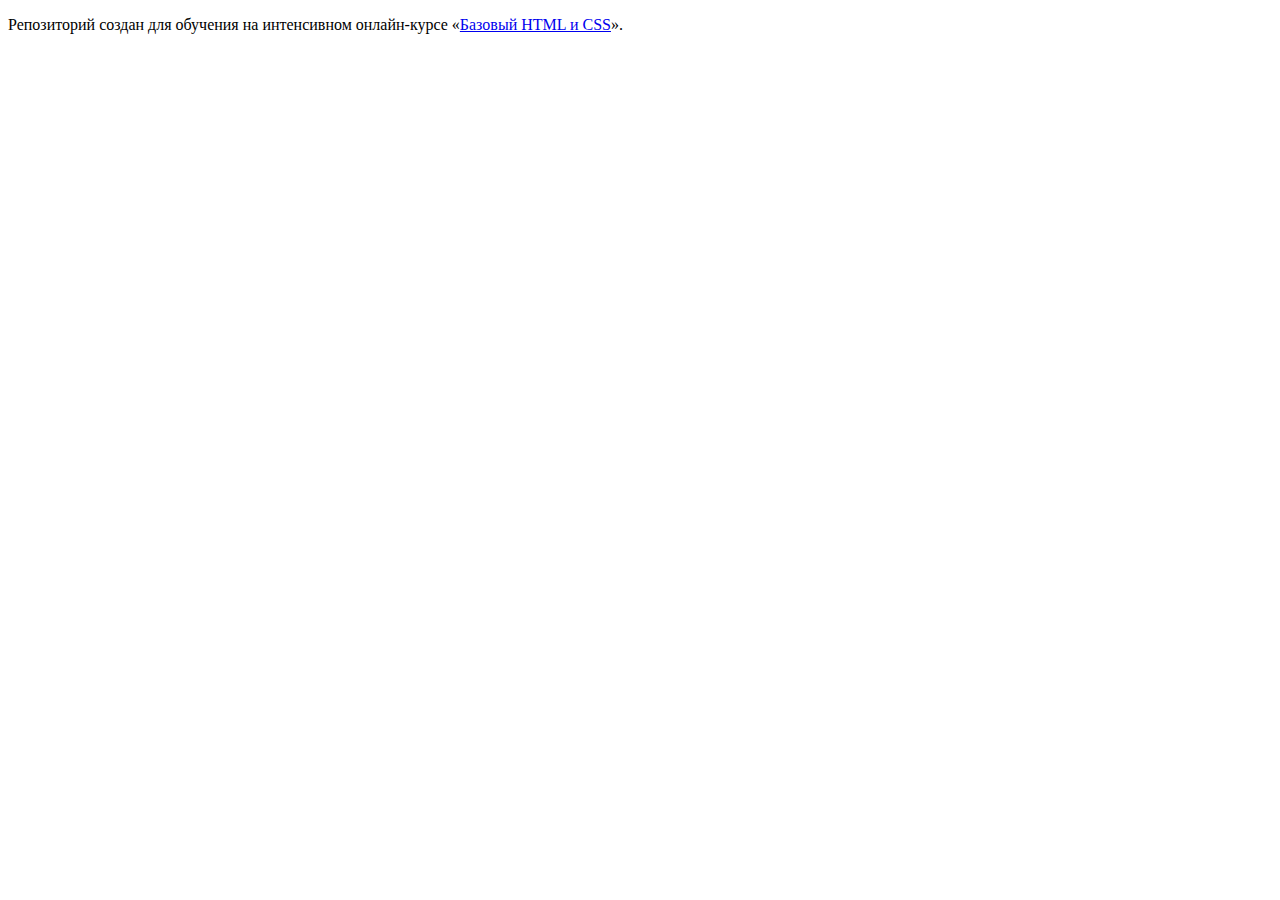
==== index.html @ a7a80f5a ":hatching_chick:" ====
<!DOCTYPE html>
<html lang="ru">
  <head>
    <meta charset="utf-8">
    <title>HTML Academy: Глейси</title>
  </head>
  <body>

    <p>Репозиторий создан для обучения на интенсивном онлайн‑курсе «<a href="https://htmlacademy.ru/intensive/htmlcss">Базовый HTML и CSS</a>».</p>

  </body>
</html>
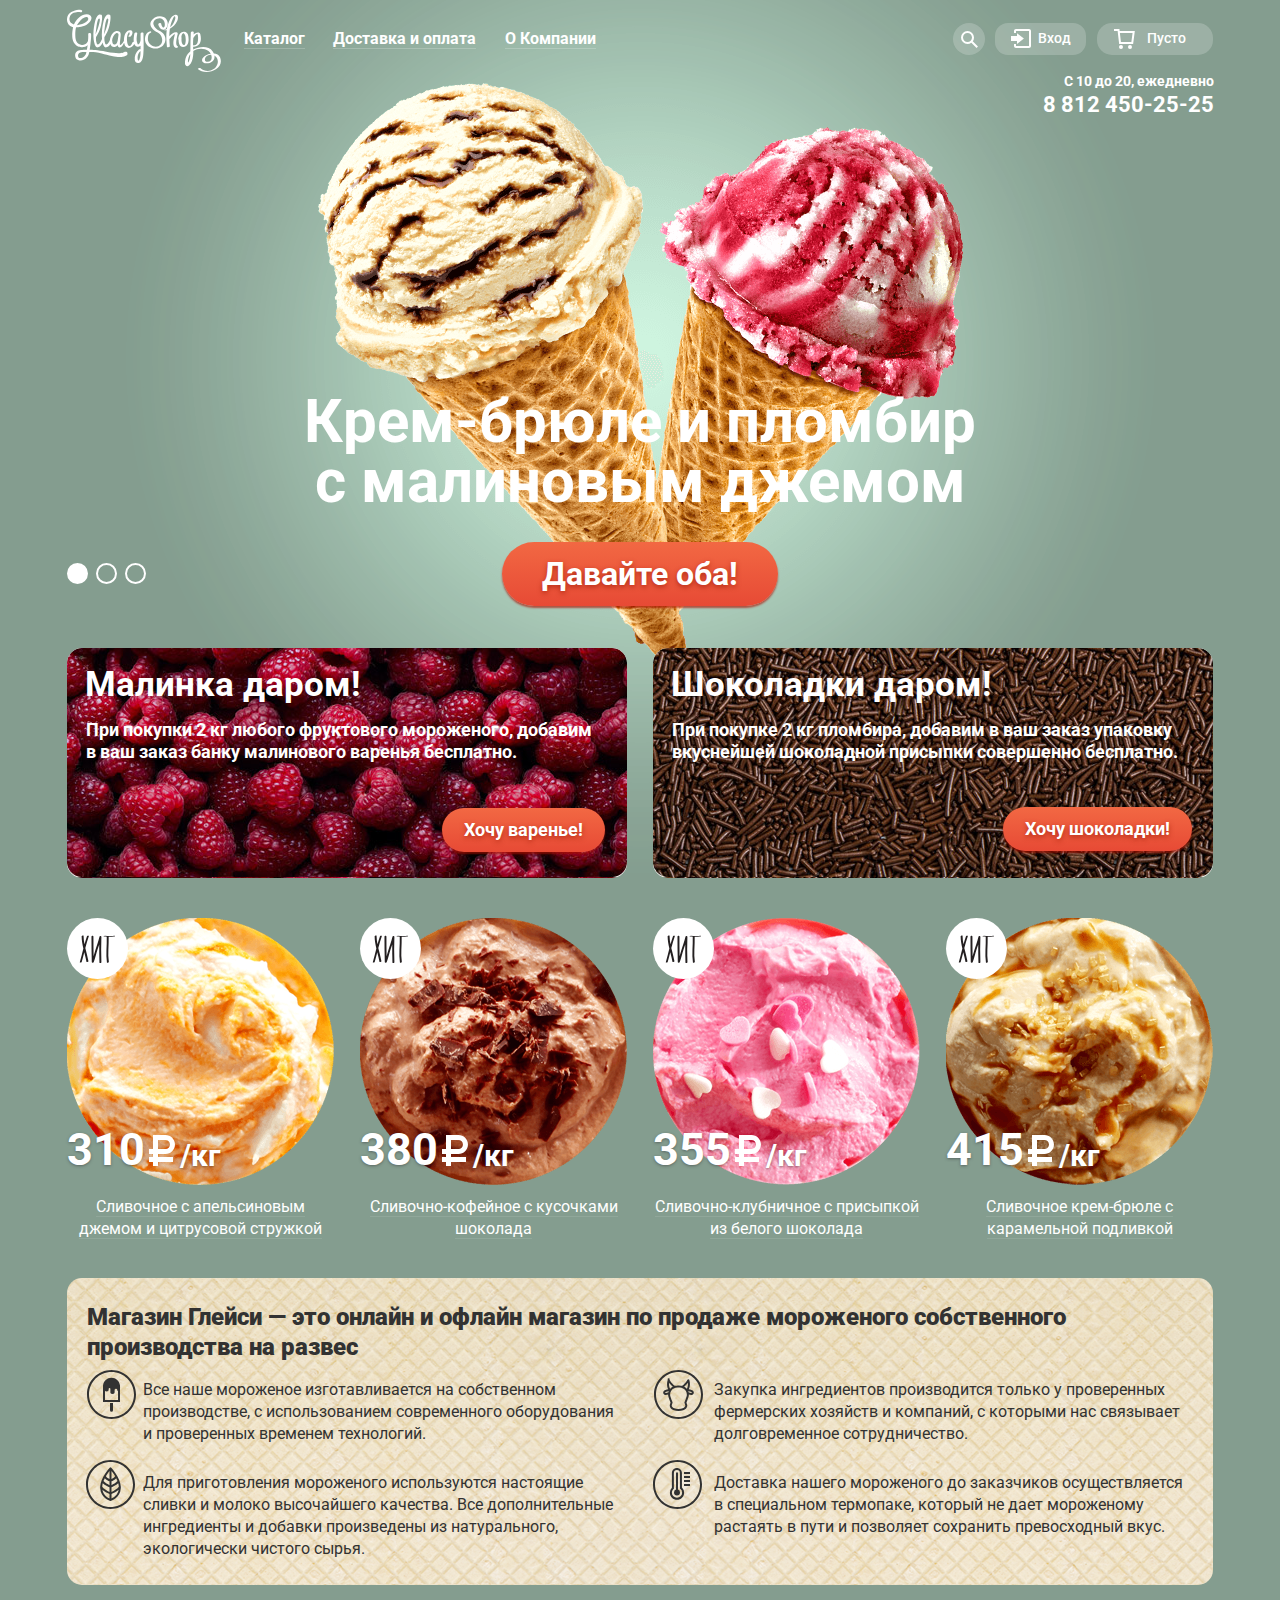
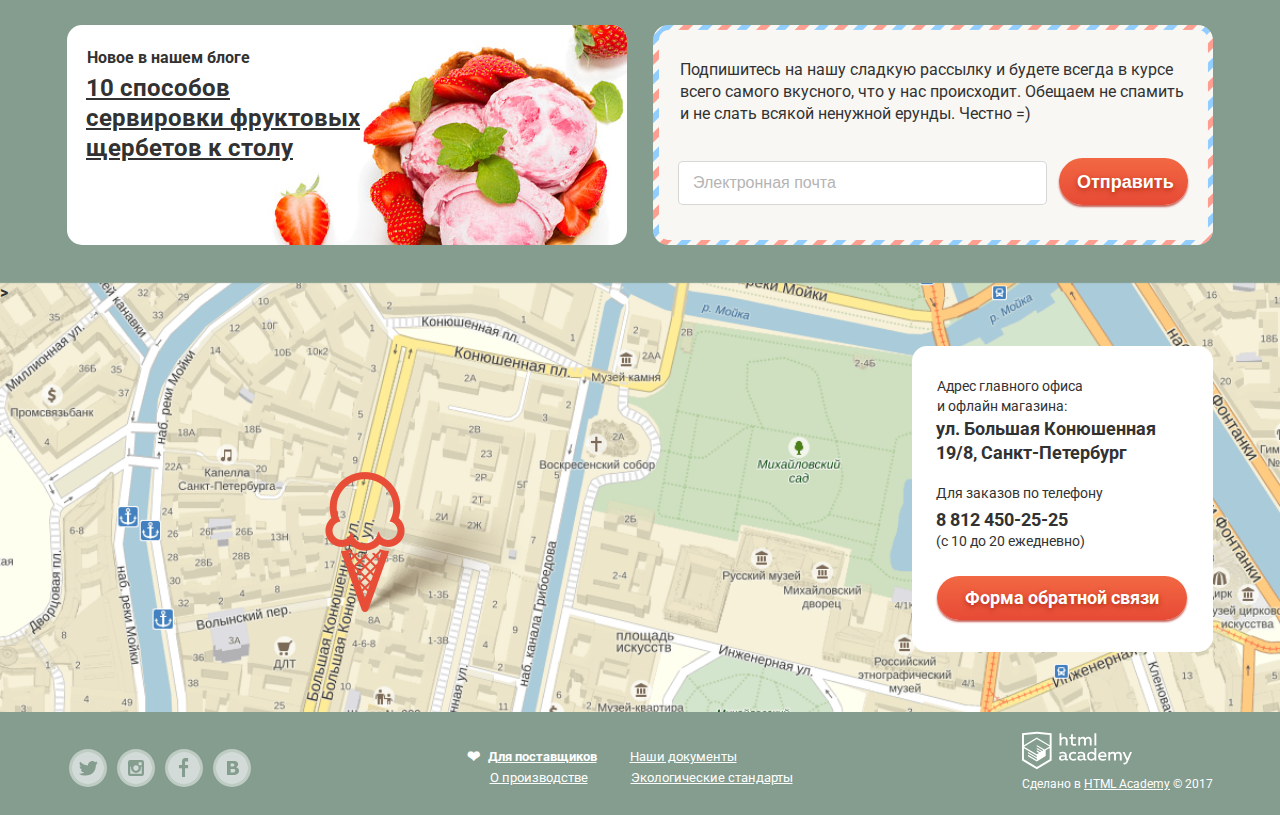
==== commit 0a1d98f7: "Разметка + стили" ====
--- a/index.html
+++ b/index.html
@@ -1,12 +1,318 @@
 <!DOCTYPE html>
 <html lang="ru">
-  <head>
-    <meta charset="utf-8">
-    <title>HTML Academy: Глейси</title>
-  </head>
-  <body>
-
-    <p>Репозиторий создан для обучения на интенсивном онлайн‑курсе «<a href="https://htmlacademy.ru/intensive/htmlcss">Базовый HTML и CSS</a>».</p>
-
-  </body>
+  	<head>
+    	<meta charset="utf-8">
+    	<title>Магазин мороженого Глейси</title>
+    	<link href="https://fonts.googleapis.com/css?family=Roboto:400,500,700&amp;subset=cyrillic" rel="stylesheet">
+    	<link href="css/normalize.css" rel="stylesheet">
+    	<link href="css/style.css" rel="stylesheet">
+  	</head>
+ 	
+ 	<body>
+	<input type="radio" id="btn-1" name="toggle" checked>
+    <input type="radio" id="btn-2" name="toggle">
+    <input type="radio" id="btn-3" name="toggle">
+ 	<div class="site-wrapper">
+ 		<div class="header-container">
+			<header class="main-header">
+				<div class="logo-menu">
+					<div class="logo-header">
+						<img src="img/logo.svg" width="154" height="64" alt="Логотип Глейси">
+					</div>
+					<nav class="main-navigation">
+						<ul class="site-navigation">
+							<li class="top-nav"><a href="#">Каталог</a>
+								<div class="head-sub-menu">
+									<ul class="sub-menu">
+										<li><a class="line-menu" href="#">Новинки</a></li>
+										<li><a href="catalog.html">Сливочное</a></li>
+										<li><a href="#">Щербеты</a></li>
+										<li><a href="#">Фруктовый лед</a></li>
+										<li><a href="#">Мелорин</a></li>
+									</ul>
+								</div>
+							</li>	
+							<li class="top-nav"><a href="#">Доставка и оплата</a></li>
+							<li class="top-nav"><a href="#">О Компании</a></li>
+						</ul>
+					</nav>
+				</div>
+				<section class="user-menu-info">
+					<div class="user-menu">
+						<h2 class="visually-hidden">Меню пользователя</h2>
+						<div class="head-search">
+								<a class="button-search" href="#">
+									<svg xmlns="http://www.w3.org/2000/svg" xmlns:xlink="http://www.w3.org/1999/xlink" width="17" height="17" viewBox="0 0 17 17"><path class="loupe" fill="#fff" d="M16.958 15.527L11.75 10.32A6.455 6.455 0 0 0 13 6.5 6.5 6.5 0 1 0 6.5 13a6.465 6.465 0 0 0 3.839-1.263l5.205 5.204 1.414-1.414zM6.5 11C4.019 11 2 8.981 2 6.5S4.019 2 6.5 2 11 4.019 11 6.5 8.981 11 6.5 11z"/></svg>
+								</a>
+							<div class="search-window">
+								<div class="search-window-content">
+									<form action="https://echo.htmlacademy.ru" method="post">
+										<input id="input-search" type="search" name="search" value="" placeholder="Что ищем?">
+											<label class="input-name" for="input-search">Что ищем?</label>
+											<label class="visually-hidden" for="input-search">Поле поиска</label>
+									</form>
+								</div>
+							</div>
+						</div>
+						<div class="head-user">
+							<a class="button-user" href="#">
+								<svg xmlns="http://www.w3.org/2000/svg" xmlns:xlink="http://www.w3.org/1999/xlink" width="21" height="19" viewBox="0 0 21 19"><g class="entrance" fill="#fff"><path d="M6 14.875L12.917 9.5 6 4.125v2.917H-.042v4.917H6z"/><path d="M18 0H5C3.9 0 3 .9 3 2v2h2V2h13v15H5v-2H3v2c0 1.1.9 2 2 2h13c1.1 0 2-.9 2-2V2c0-1.1-.9-2-2-2z"/></g></svg>
+								<span>Вход</span>
+								</a>
+							<div class="user-window">
+								<div class="user-window-content">
+									<form action="https://echo.htmlacademy.ru" method="post">
+										<input id="enter-email" class="enter-email" type="email" name="email" value="" placeholder="Электронная почта" required>
+											<label class="input-email" for="enter-password">
+												<span>Электронная почта</span>
+											</label>
+											<label class="visually-hidden" for="enter-email">Электронная почта</label>
+										<input id="enter-password" class="enter-password" type="password" name="password" value="" placeholder="Пароль" required>
+											<label class="input-password" for="enter-password">
+												<span>Пароль</span>
+											</label>
+											<label class="visually-hidden" for="enter-password">Пароль</label>
+										<div class="inner-login">
+										<button class="button button-user-enter" type="submit" value="Войти">Войти</button>
+										<p>
+											<a href="#">Забыли пароль?</a>
+											<a href="#">Новая регистрация</a>
+										</p>
+										</div>
+									</form>
+								</div>
+							</div>
+						</div>
+						<div class="head-basket">
+							<a class="button-empty-basket" href="#">
+								<svg xmlns="http://www.w3.org/2000/svg" width="21" height="20" viewBox="0 0 21 20"><g class="basket" fill="#FFF"><path d="M5.657 2.031L5.422 0H0v2h3.64l1.5 13h13.988l1.699-12.969H5.657zM17.372 13H6.922L5.888 4.031h12.66L17.372 13z"/><circle cx="6.984" cy="18" r="2"/><circle cx="15.984" cy="18" r="2"/></g></svg>
+							<span>Пусто</span></a>
+						</div>
+					</div>
+					<div class="info-menu">
+							<p class="work-time">С 10 до 20, ежедневно
+							<span><a class="tel" href="tel:88124502525">8 812 450-25-25</a></span></p>
+					</div>
+				</section>		
+			</header>
+		</div>
+		<main class="container">
+			<section class="slider">
+				<h2 class="visually-hidden">Слайд Глейси</h2>
+				<div class="slide" id="slide1">
+            		<div class="slide-title">Крем-брюле и пломбир с малиновым джемом</div>
+            		<a class="slide-btn" href="#">Давайте оба!</a>
+            	</div>
+            	<div class="slide" id="slide2">
+            		<div class="slide-title">Шоколадный пломбир и лимонный сорбет</div>
+            		<a class="slide-btn" href="#">Давайте оба!</a>
+          		</div>
+         		 <div class="slide" id="slide3">
+            		<div class="slide-title">Пломбир с помадкой и клубничный щербет</div>
+            		<a class="slide-btn" href="#">Давайте оба!</a>
+         		</div>
+         		<div class="slider-controls">
+            		<label for="btn-1"></label>
+           			<label for="btn-2"></label>
+            		<label for="btn-3"></label>
+          		</div>
+			</section>
+
+			<section class="promo">
+				<h2 class="visually-hidden">Акции Глейси</h2>
+				<article class="promo1">
+					<h2 class="visually-hidden">Акция1</h2>
+						<h2 class="promo-caption">Малинка даром!</h2>
+						<p>При покупки 2 кг любого фруктового мороженого, добавим в ваш заказ банку малинового варенья бесплатно.</p>
+						<a class="button" href="#">Хочу варенье!</a>
+				</article>
+				<article class="promo2">
+					<h2 class="visually-hidden">Акция1</h2>
+						<h2 class="promo-caption">Шоколадки даром!</h2>
+						<p>При покупке 2 кг пломбира, добавим в ваш заказ упаковку вкуснейшей шоколадной присыпки совершенно бесплатно.</p>
+						<a class="button" href="#">Хочу шоколадки!</a>
+				</article>
+			</section>
+
+			<section class="item-list">
+				<h2 class="visually-hidden">Хиты мороженого</h2>
+					<ul class="ice-cream-catalog">
+						<li class="catalog-item-hit catalog-item">
+							<div class="catalog-image-container">
+								<svg xmlns="http://www.w3.org/2000/svg" class="hit" width="61" height="61" viewBox="0 0 61 61"><circle fill="#FFF" cx="30.5" cy="30.5" r="30.5"/><g fill="#231F20"><path d="M19.985 18.27c-.915 2.683-1.718 5.384-2.472 8.094-.543-2.863-.921-5.756-.958-8.715-.005-.431-1.939-.11-1.932.518.052 4.243.8 8.354 1.747 12.432-1.196 4.58-2.311 9.18-3.579 13.771-.109.394 1.771.138 1.904-.344.902-3.265 1.726-6.535 2.556-9.8.805 3.204 1.644 6.407 2.273 9.657.098.508 2.041.045 1.932-.518-.864-4.462-2.12-8.836-3.146-13.247 1.068-4.086 2.202-8.157 3.578-12.191.124-.361-1.737-.145-1.903.343zM34.395 18.798c.049-1.047-1.919-.794-1.963.128-.004.08-.004.159-.008.238-.039.065-.084.128-.101.204-1.004 4.463-2.611 8.729-4.056 13.06-.644 1.93-1.139 3.898-1.666 5.856-.139-6.623-.135-13.237-.165-19.871-.005-1.042-1.965-.769-1.961.134.037 8.337.018 16.641.303 24.971a.644.644 0 0 0-.034.301l.064.445c.123.856 1.959.48 1.944-.317.005-.011.016-.018.021-.029 1.636-4.171 2.478-8.591 3.894-12.838.521-1.558 1.048-3.108 1.561-4.662-.071 5.987.058 11.969.211 17.961.026 1.012 1.58.771 1.91.065l.056-.119c.112-.239.088-.423-.015-.558-.211-8.333-.389-16.635.005-24.969zM47.32 17.66c-3.158.38-6.312.227-9.478.048-.491-.028-2.24.851-1.221.908 1.093.062 2.182.109 3.271.145-.093.081-.161.167-.157.265.295 8.408-1.054 17.239.191 25.564.063.424 2.01.005 1.932-.518-1.229-8.229.069-16.951-.185-25.27 1.776.012 3.551-.052 5.33-.266.857-.102 1.669-1.039.317-.876z"/></g></svg>
+								<a href="#">
+									<img class="catalog-ice" src="img/ice1.png" width="267"	height="267" alt="Апельсиновое мороженое">
+								</a>
+								<div class="item-price">
+									<span>310</span><img class="rubli" src="img/ruble.svg" alt="₽"><span class="min-kg">/кг</span>
+								</div>
+								<a class="item-caption" href="#">Сливочное с апельсиновым джемом и цитрусовой стружкой</a>
+								<a class="button item-button" href="#">Быстрый просмотр</a>
+							</div>
+						</li>
+						<li class="catalog-item catalog-item-hit">
+							<div class="catalog-image-container">
+								<svg xmlns="http://www.w3.org/2000/svg" class="hit" width="61" height="61" viewBox="0 0 61 61"><circle fill="#FFF" cx="30.5" cy="30.5" r="30.5"/><g fill="#231F20"><path d="M19.985 18.27c-.915 2.683-1.718 5.384-2.472 8.094-.543-2.863-.921-5.756-.958-8.715-.005-.431-1.939-.11-1.932.518.052 4.243.8 8.354 1.747 12.432-1.196 4.58-2.311 9.18-3.579 13.771-.109.394 1.771.138 1.904-.344.902-3.265 1.726-6.535 2.556-9.8.805 3.204 1.644 6.407 2.273 9.657.098.508 2.041.045 1.932-.518-.864-4.462-2.12-8.836-3.146-13.247 1.068-4.086 2.202-8.157 3.578-12.191.124-.361-1.737-.145-1.903.343zM34.395 18.798c.049-1.047-1.919-.794-1.963.128-.004.08-.004.159-.008.238-.039.065-.084.128-.101.204-1.004 4.463-2.611 8.729-4.056 13.06-.644 1.93-1.139 3.898-1.666 5.856-.139-6.623-.135-13.237-.165-19.871-.005-1.042-1.965-.769-1.961.134.037 8.337.018 16.641.303 24.971a.644.644 0 0 0-.034.301l.064.445c.123.856 1.959.48 1.944-.317.005-.011.016-.018.021-.029 1.636-4.171 2.478-8.591 3.894-12.838.521-1.558 1.048-3.108 1.561-4.662-.071 5.987.058 11.969.211 17.961.026 1.012 1.58.771 1.91.065l.056-.119c.112-.239.088-.423-.015-.558-.211-8.333-.389-16.635.005-24.969zM47.32 17.66c-3.158.38-6.312.227-9.478.048-.491-.028-2.24.851-1.221.908 1.093.062 2.182.109 3.271.145-.093.081-.161.167-.157.265.295 8.408-1.054 17.239.191 25.564.063.424 2.01.005 1.932-.518-1.229-8.229.069-16.951-.185-25.27 1.776.012 3.551-.052 5.33-.266.857-.102 1.669-1.039.317-.876z"/></g></svg>
+								<a href="#">
+									<img class="catalog-ice" src="img/ice2.png" width="267"	height="267" alt="Кофейное мороженое">
+								</a>
+								<div class="item-price">
+									<span>380</span><img class="rubli" src="img/ruble.svg" alt="₽"><span class="min-kg">/кг</span>
+								</div>
+								<a class="item-caption" href="#">Сливочно-кофейное с кусочками шоколада</a>
+								<a class="button item-button" href="#">Быстрый просмотр</a>
+							</div>
+						</li>
+						<li class="catalog-item catalog-item-hit">
+							<div class="catalog-image-container">
+								<svg xmlns="http://www.w3.org/2000/svg" class="hit" width="61" height="61" viewBox="0 0 61 61"><circle fill="#FFF" cx="30.5" cy="30.5" r="30.5"/><g fill="#231F20"><path d="M19.985 18.27c-.915 2.683-1.718 5.384-2.472 8.094-.543-2.863-.921-5.756-.958-8.715-.005-.431-1.939-.11-1.932.518.052 4.243.8 8.354 1.747 12.432-1.196 4.58-2.311 9.18-3.579 13.771-.109.394 1.771.138 1.904-.344.902-3.265 1.726-6.535 2.556-9.8.805 3.204 1.644 6.407 2.273 9.657.098.508 2.041.045 1.932-.518-.864-4.462-2.12-8.836-3.146-13.247 1.068-4.086 2.202-8.157 3.578-12.191.124-.361-1.737-.145-1.903.343zM34.395 18.798c.049-1.047-1.919-.794-1.963.128-.004.08-.004.159-.008.238-.039.065-.084.128-.101.204-1.004 4.463-2.611 8.729-4.056 13.06-.644 1.93-1.139 3.898-1.666 5.856-.139-6.623-.135-13.237-.165-19.871-.005-1.042-1.965-.769-1.961.134.037 8.337.018 16.641.303 24.971a.644.644 0 0 0-.034.301l.064.445c.123.856 1.959.48 1.944-.317.005-.011.016-.018.021-.029 1.636-4.171 2.478-8.591 3.894-12.838.521-1.558 1.048-3.108 1.561-4.662-.071 5.987.058 11.969.211 17.961.026 1.012 1.58.771 1.91.065l.056-.119c.112-.239.088-.423-.015-.558-.211-8.333-.389-16.635.005-24.969zM47.32 17.66c-3.158.38-6.312.227-9.478.048-.491-.028-2.24.851-1.221.908 1.093.062 2.182.109 3.271.145-.093.081-.161.167-.157.265.295 8.408-1.054 17.239.191 25.564.063.424 2.01.005 1.932-.518-1.229-8.229.069-16.951-.185-25.27 1.776.012 3.551-.052 5.33-.266.857-.102 1.669-1.039.317-.876z"/></g></svg>
+								<a href="#">
+									<img class="catalog-ice" src="img/ice3.png" width="267"	height="267" alt="Клубничное мороженое">
+								</a>
+								<div class="item-price">
+									<span>355</span><img class="rubli" src="img/ruble.svg" alt="₽"><span class="min-kg">/кг</span>
+								</div>
+								<a class="item-caption" href="#">Сливочно-клубничное с присыпкой из белого шоколада</a>
+								<a class="button item-button" href="#">Быстрый просмотр</a>
+							</div>
+						</li>
+						<li class="catalog-item catalog-item-hit">
+							<div class="catalog-image-container">
+								<svg xmlns="http://www.w3.org/2000/svg" class="hit" width="61" height="61" viewBox="0 0 61 61"><circle fill="#FFF" cx="30.5" cy="30.5" r="30.5"/><g fill="#231F20"><path d="M19.985 18.27c-.915 2.683-1.718 5.384-2.472 8.094-.543-2.863-.921-5.756-.958-8.715-.005-.431-1.939-.11-1.932.518.052 4.243.8 8.354 1.747 12.432-1.196 4.58-2.311 9.18-3.579 13.771-.109.394 1.771.138 1.904-.344.902-3.265 1.726-6.535 2.556-9.8.805 3.204 1.644 6.407 2.273 9.657.098.508 2.041.045 1.932-.518-.864-4.462-2.12-8.836-3.146-13.247 1.068-4.086 2.202-8.157 3.578-12.191.124-.361-1.737-.145-1.903.343zM34.395 18.798c.049-1.047-1.919-.794-1.963.128-.004.08-.004.159-.008.238-.039.065-.084.128-.101.204-1.004 4.463-2.611 8.729-4.056 13.06-.644 1.93-1.139 3.898-1.666 5.856-.139-6.623-.135-13.237-.165-19.871-.005-1.042-1.965-.769-1.961.134.037 8.337.018 16.641.303 24.971a.644.644 0 0 0-.034.301l.064.445c.123.856 1.959.48 1.944-.317.005-.011.016-.018.021-.029 1.636-4.171 2.478-8.591 3.894-12.838.521-1.558 1.048-3.108 1.561-4.662-.071 5.987.058 11.969.211 17.961.026 1.012 1.58.771 1.91.065l.056-.119c.112-.239.088-.423-.015-.558-.211-8.333-.389-16.635.005-24.969zM47.32 17.66c-3.158.38-6.312.227-9.478.048-.491-.028-2.24.851-1.221.908 1.093.062 2.182.109 3.271.145-.093.081-.161.167-.157.265.295 8.408-1.054 17.239.191 25.564.063.424 2.01.005 1.932-.518-1.229-8.229.069-16.951-.185-25.27 1.776.012 3.551-.052 5.33-.266.857-.102 1.669-1.039.317-.876z"/></g></svg>
+								<a href="#">
+									<img class="catalog-ice" src="img/ice4.png" width="267"	height="267" alt="Карамельное мороженое">
+								</a>
+								<div class="item-price">
+									<span>415</span><img class="rubli" src="img/ruble.svg" alt="₽"><span class="min-kg">/кг</span>
+								</div>
+								<a class="item-caption" href="#">Сливочное крем-брюле с карамельной подливкой</a>
+								<a class="button item-button" href="#">Быстрый просмотр</a>
+							</div>
+						</li>
+					</ul>
+			</section>
+
+			<section class="info-gllacy">
+					<div class="info-about-us">
+						<div class="info-caption">
+							<h2 class="visually-hidden"> Инфотмация о преимуществах</h2>
+							<b>Магазин Глейси  — это онлайн и офлайн магазин по продаже мороженого собственного производства на развес</b>
+						</div>
+						<div class="info-features">
+							<ul class="features">
+								<li class="feature feature1">Все наше мороженое изготавливается на собственном производстве, с использованием современного оборудования и проверенных временем технологий.</li>
+								<li class="feature feature2">Закупка ингредиентов  производится только у проверенных фермерских хозяйств и компаний, с которыми нас связывает долговременное сотрудничество.</li>
+								<li class="feature feature3">Для приготовления мороженого используются настоящие сливки и молоко высочайшего качества. Все дополнительные ингредиенты и добавки произведены из натурального, экологически чистого сырья.</li>
+								<li class="feature feature4">Доставка нашего мороженого до заказчиков осуществляется в специальном термопаке, который не дает мороженому растаять в пути и позволяет сохранить превосходный вкус.</li>
+							</ul>
+						</div>
+					</div>
+			</section>
+
+			<div class="container-news-subscription">
+					<div class="news-subscription">
+						<article class="news">
+							<h2 class="visually-hidden">Сервировка щербетов</h2>
+								<p>Новое в нашем блоге</p>
+								<a href="#">10 способов сервировки фруктовых щербетов к столу</a>	
+						</article>
+						<section class="subscription">
+							<h2 class="visually-hidden">Подписка</h2>
+							<p>Подпишитесь на нашу сладкую рассылку и будете всегда в курсе всего самого вкусного, что у нас происходит. Обещаем не спамить и не слать всякой ненужной ерунды. Честно =)</p>
+								<form class="subscription-form" action="https://echo.htmlacademy.ru" method="post">
+									<span class="email-sub">
+										<input id="email-subscription" class="enter-email" type="email" name="email" value="" placeholder="Электронная почта" required>
+											<label class="input-subscription" for="email-subscription">
+												<span>Электронная почта</span>
+											</label>
+											<label class="visually-hidden visibility" for="email-subscription">Ваша электронная почта</label>
+										<button class="button" type="submit">Отправить</button>
+									</span>
+								</form>
+							</section>
+					</div>
+			</div>
+
+			<section class="map">
+				<h2 class="visually-hidden">Мы на карте.</h2>
+				<div class="map-pin">
+					<img src="img/pin-shadow.png" alt="Мы тут">
+				</div>>
+				<div class="map-container">
+					<div class="info-map">
+						<p>Адрес главного офиса<br>
+						и офлайн магазина:</p>
+						<address>
+							<ul class="feedback-info">
+								<li class="adres">ул. Большая Конюшенная</li>
+								<li class="adres">19/8, Санкт-Петербург</li>
+								<li>Для заказов по телефону</li>
+								<li class="tel"><a href="tel:88124502525">8 812 450-25-25</a></li>
+								<li class="work-time">(c 10 до 20 ежедневно)</li>
+							</ul>
+						</address>
+						<a class="button button-feedback" href="#">Форма обратной связи</a>	
+					</div>
+				</div>
+			</section>
+		</main>
+
+		<footer class="main-footer">
+			<h2 class="visually-hidden">Мы в соцсетях</h2>
+				<div class="footer-social">
+					<ul>
+						<li><a class="social-button" href="#"><span class="visually-hidden">Твитер</span>
+						<svg xmlns="http://www.w3.org/2000/svg" width="32" height="32" viewBox="0 0 32 32"><path fill="#e6ebe9" d="M16 0C7.164 0 0 7.164 0 16c0 8.837 7.164 16 16 16 8.837 0 16-7.163 16-16 0-8.836-7.163-16-16-16zm7.944 12.809c-.251 6.516-3.463 10.832-10.992 10.702h-.486c-.447 0-4.543-.443-5.344-1.823 2.479.19 4.247-.406 5.12-1.136-1.048-.289-2.923-.461-3.251-2.848.384.104.618.221 1.299.113-1.307-.824-2.758-1.519-2.679-3.643.311.317 1.164.518 1.46.457-.768-.233-2.149-3.244-.974-4.781 1.984 1.79 4.075 3.482 7.804 3.643.227-2.214 1.24-3.699 3.168-4.325 1.84-.479 3.255.26 3.901 1.138.737-.224 1.453-.466 2.193-.685-.004.833-.569 1.463-.935 1.709.747.165 1.423-.475 1.423-.475-.184.963-1.094 1.725-1.707 1.954z"/></svg>
+						</a></li>
+						<li><a class="social-button" href="#"><span class="visually-hidden">Инстаграм</span>
+						<svg xmlns="http://www.w3.org/2000/svg" width="32" height="32" viewBox="0 0 32 32"><g fill="#e6ebe9"><path d="M20.916 16a4.938 4.938 0 1 1-9.877 0c0-.394.051-.773.138-1.14h-.897v6.838h11.396V14.86h-.897c.086.367.137.746.137 1.14z"/><path d="M15.978 18.659c1.466 0 2.659-1.193 2.659-2.659s-1.193-2.659-2.659-2.659c-1.466 0-2.659 1.193-2.659 2.659s1.192 2.659 2.659 2.659zM18.637 10.302h3.039v3.039h-3.039z"/><path d="M16 0C7.164 0 0 7.164 0 16c0 8.837 7.164 16 16 16 8.837 0 16-7.163 16-16 0-8.836-7.163-16-16-16zm7.955 21.698a2.285 2.285 0 0 1-2.279 2.279H10.279A2.285 2.285 0 0 1 8 21.698V10.302a2.286 2.286 0 0 1 2.279-2.279h11.396a2.286 2.286 0 0 1 2.279 2.279v11.396z"/></g></svg></a></li>
+						<li><a class="social-button" href="#"><span class="visually-hidden">Фейсбук</span>
+						<svg xmlns="http://www.w3.org/2000/svg" width="32" height="32" viewBox="0 0 32 32"><path fill="#e6ebe9" d="M16 0C7.164 0 0 7.163 0 16s7.164 16 16 16c8.837 0 16-7.164 16-16S24.837 0 16 0zm4.062 9.455h-3.021v3.444h3.021v3.445h-3.021v8.61H14.02v-8.61H11v-3.445h3.021V9.455c0-1.902 1.353-3.445 3.021-3.445h3.021v3.445z"/></svg>
+						</a></li>
+						<li><a class="social-button" href="#"><span class="visually-hidden">Вконтакте</span>
+						<svg xmlns="http://www.w3.org/2000/svg" width="32" height="32" viewBox="0 0 32 32"><g fill="#e6ebe9"><path d="M16.637 14.495c.402-.019.719-.082.951-.188.326-.145.54-.33.641-.559.101-.229.15-.496.15-.797 0-.232-.058-.465-.174-.697-.116-.232-.322-.405-.617-.517-.264-.1-.592-.155-.984-.165a76.242 76.242 0 0 0-1.652-.014h-.339v2.965h.565c.571 0 1.057-.009 1.459-.028zM18.118 17.084c-.282-.081-.672-.125-1.166-.132a127.97 127.97 0 0 0-1.55-.009h-.79v3.493h.264c1.014 0 1.74-.003 2.18-.009a3.2 3.2 0 0 0 1.212-.245c.377-.157.633-.364.774-.625s.214-.562.214-.9c0-.446-.088-.788-.261-1.03-.17-.241-.464-.423-.877-.543z"/><path d="M16 0C7.164 0 0 7.164 0 16c0 8.837 7.164 16 16 16 8.837 0 16-7.163 16-16 0-8.836-7.163-16-16-16zm6.602 20.531a3.73 3.73 0 0 1-1.124 1.327c-.552.415-1.161.71-1.823.886s-1.501.264-2.519.264h-6.121V8.987h5.443c1.13 0 1.957.038 2.48.113a5.126 5.126 0 0 1 1.561.5c.533.27.929.632 1.189 1.087.26.455.392.975.392 1.558 0 .678-.179 1.278-.536 1.795-.358.518-.863.92-1.517 1.208v.075c.917.182 1.642.559 2.179 1.13.537.571.807 1.325.807 2.261 0 .678-.138 1.283-.411 1.817z"/></g></svg>
+						</a></li>
+					</ul>
+				</div>
+
+				<div class="footer-docs">
+					<ul class="footer-menu">
+						<li><a class="heart" href="#">Для поставщиков</a></li>
+						<li><a href="#">Наши документы</a></li>
+					</ul>
+					<ul class="footer-menu-2">
+						<li><a href="#">О производстве</a></li>
+						<li><a href="#">Экологические стандарты</a></li>
+					</ul>
+				</div>
+					
+				<div class="copyright">
+					<a href="https://htmlacademy.ru/intensive/htmlcss"><img src="img/logo-htmlacademy.svg" width="110" height="45" alt="Логотип HTML Academy"></a>
+					<p>Сделано в <a href="https://htmlacademy.ru/intensive/htmlcss">HTML Academy</a> © 2017</p>
+				</div>
+		</footer>
+
+		<section class="modal modal-feedback">
+			<h2 class="feedback-caption">Мы обязательно вам ответим!</h2>
+				<form class="feedback-form" action="https://echo.htmlacademy.ru" method="post">
+					<p>
+						<label class="visually-hidden" for="feedback-user">Ваше имя</label>
+						<input id="feedback-user" class="user-feedback" type="text" name="name" placeholder="Как вас зовут?">
+					</p>
+					<p>
+						<label class="visually-hidden" for="feedback-email">Ваша почта</label>
+						<input id="feedback-email" class="email-feedback" type="text" name="email" placeholder="Ваша почта для ответа?">
+					</p>
+					<p>
+						<label class="visually-hidden" for="feedback-question">Ваш вопрос, отзыв, пожелание.</label>
+						<textarea class="text-feedback" id="feedback-question" rows="10" cols="45" name="text" placeholder="Напишите что-нибудь..."></textarea>
+					</p>
+					<p><button class="button btn-fb" type="submit">Отправить</button></p>
+				</form>
+				<button class="modal-close" type="button">Закрыть</button>
+		</section>
+	</div>
+
+  	</body>
+
 </html>
--- a/css/style.css
+++ b/css/style.css
@@ -0,0 +1,1924 @@
+html,
+body {
+	margin: 0;
+	padding: 0;
+	font-family: "Roboto", Arial, sans-serif;
+	font-size: 16px;
+	line-height: 22px;
+	color: #323232;
+	font-weight: bold;
+	background-color: #849d8f;
+}
+
+body > input[type="radio"] {
+	display: none;
+}
+
+/* Стили шрифтов */
+
+.promo-caption {
+	font-size: 35px;
+	line-height: 41px;
+	color: #ffffff;
+	font-weight: bold;
+}
+
+.feedback-caption {
+	font-size: 24px;
+	line-height: 28px;
+	color: #323232;
+	font-weight: bold;
+}
+
+.catalog-caption {
+	font-size: 35px;
+	line-height: 41px;
+	color: #ffffff;
+	font-weight: bold;
+}
+
+.item-caption {
+	font-size: 16px;
+	line-height: 22px;
+	color: #ffffff;
+	font-weight: normal;
+}
+
+/* Скрыть заголовки доступно */
+
+.visually-hidden:not(:focus):not(:active),
+input[type="checkbox"].visually-hidden,
+input[type="radio"].visually-hidden {
+	position: absolute;
+	width: 1px;
+	height: 1px;
+	margin: -1px;
+	border: 0;
+	padding: 0;
+	white-space: nowrap;
+	clip-path: inset(100%);
+	clip: rect(0 0 0 0);
+	overflow: hidden;
+}
+
+/* Слайд + одновременный фон */
+
+.site-wrapper::before,
+.site-wrapper::after {
+	content: "";
+	visibility: hidden;
+}
+
+.site-wrapper::before {
+	background-image: url("slide-2.png");
+}
+
+.site-wrapper::before {
+	img;
+}
+
+.site-wrapper::after {
+	background-image: url("slide-3.png");
+}
+
+.site-wrapper {
+ 	min-width: 940px;
+	background-color: #849d8f;
+	background-image: url("../img/slide1.png");
+ 	background-repeat: no-repeat;
+ 	background-position: top center;
+ 	transition: background-image 0.5s ease, background-color 0.5s ease;
+}
+
+.slider {
+	width: 1146px;
+	position: relative;
+	padding-top: 270px;
+	margin: 0 auto;
+	text-align: center;
+	color: #ffffff;
+	margin-bottom: 40px;
+}
+
+.slide {
+	display: none;
+}
+
+.slide-title {
+	width: 700px;
+	margin: 0 auto;
+	margin-top: -9px;
+	margin-bottom: 30px;
+	font-weight: bold;
+	font-size: 60px;
+	line-height: 60px;
+}
+
+.slide-btn {
+	display: inline-block;
+	padding: 10px 40px;
+	font-weight: bold;
+	font-size: 32px;
+	line-height: 44px;
+	vertical-align: top;
+	color: #ffffff;
+	text-decoration: none;
+	text-shadow: 0 2px 5px rgba(160, 32, 11, 0.76);
+	background: #f26843;
+	background:    -moz-linear-gradient(top, #f26843 0%, #e74a35 100%);
+	background: -webkit-linear-gradient(top, #f26843 0%, #e74a35 100%);
+	background:         linear-gradient(to bottom, #f26843 0%, #e74a35 100%);
+	border-radius: 100px;
+	box-shadow: 0 2px 2px rgba(172, 16, 0, 0.64);
+}
+
+.button {
+    display: inline-block;
+    padding: 10px 22px;
+    font-weight: bold;
+    font-size: 18px;
+    line-height: 24px;
+    vertical-align: top;
+    color: #ffffff;
+	text-decoration: none;
+	text-shadow: 0 2px 5px rgba(160, 32, 11, 0.76);
+	white-space: nowrap;
+	background: #f26843;
+	background:    -moz-linear-gradient(top, #f26843 0%, #e74a35 100%);
+	background: -webkit-linear-gradient(top, #f26843 0%, #e74a35 100%);
+	background:         linear-gradient(to bottom, #f26843 0%, #e74a35 100%);
+	border-radius: 100px;
+	border: none;
+	box-shadow: 0 2px 2px rgba(172, 16, 0, 0.64);
+    cursor: pointer;
+}
+
+.slide-btn:hover,
+.button:hover {
+	background:    -moz-linear-gradient(top, #f58669 0%, #ec6f5e 100%);
+	background: -webkit-linear-gradient(top, #f58669 0%, #ec6f5e 100%);
+	background:         linear-gradient(to bottom, #f58669 0%, #ec6f5e 100%);
+	box-shadow: 0 2px 2px rgba(172, 16, 0, 1);
+}
+
+.slide-btn:active,
+.button:active {
+	background:    -moz-linear-gradient(top, #d84732 0%, #e1613e 100%);
+	background: -webkit-linear-gradient(top, #d84732 0%, #e1613e 100%);
+	background:         linear-gradient(to bottom, #d84732 0%, #e1613e 100%);
+	box-shadow: inset 0 2px 2px rgba(172, 16, 0, 1);
+}
+
+.slider-controls {
+	position: absolute;
+	bottom: 21px;
+	left: 0;
+	z-index: 20;
+	font-size: 0;
+}
+
+.slider-controls label:hover {
+	background-color: #b2c1b7;
+}
+
+.slider-controls label {
+	display: inline-block;
+	width: 17px;
+	height: 17px;
+	margin-right: 8px;
+	vertical-align: top;
+	background-color: transparent;
+	border: 2px solid #ffffff;
+	border-radius: 50%;
+	cursor: pointer;
+}
+
+#btn-1:checked ~ .site-wrapper #slide1,
+#btn-2:checked ~ .site-wrapper #slide2,
+#btn-3:checked ~ .site-wrapper #slide3 {
+	display: block;
+}
+
+#btn-1:checked ~ .site-wrapper {
+	background-color: #849d8f;
+	background-image: url("../img/slide1.png");
+}
+
+#btn-2:checked ~ .site-wrapper {
+	background-color: #8996a6;
+	background-image: url("../img/slide2.png");
+}
+
+#btn-3:checked ~ .site-wrapper {
+	background-color: #9d8b84;
+	background-image: url("../img/slide3.png");
+}
+
+#btn-1:checked ~ .site-wrapper label[for="btn-1"],
+#btn-2:checked ~ .site-wrapper label[for="btn-2"],
+#btn-3:checked ~ .site-wrapper label[for="btn-3"] {
+	background-color: #ffffff;
+}
+
+/* Хэдер */
+
+.header-container {
+	max-width: 1200px;
+	display: flex;
+	margin-left: auto;
+	margin-right: auto;
+}
+
+.main-header {
+	display: flex;
+	margin-left: auto;
+	margin-right: auto;
+	width: 1200px;
+	font-size: 16px;
+	line-height: 18px;
+	color: #ffffff;
+}
+
+.logo-menu {
+	display: flex;
+	width: 585px;
+}
+
+.logo-header {
+	width: 154px;
+	margin-top: 9px;
+	margin-left: 27px;
+}
+
+/* Навигация */
+
+.site-navigation {
+	display: flex;
+	list-style: none;
+	justify-content: space-around;
+	width: 380px;
+	padding:0;
+	margin: 0;
+	margin-top: 22px;
+	margin-left: 9px;
+}
+
+.head-sub-menu {
+	position: relative;
+	padding-top: 10px;
+}
+
+.sub-menu {
+	position: absolute;
+    top: 5px;
+    display: none;
+    box-sizing: border-box;
+    width: 143px;
+    margin-left: -7px;
+    padding: 0;
+    overflow: hidden;
+    list-style: none;
+    background-color: rgba(248,247,244,1);
+    border-radius: 5px;
+    box-shadow: 0 20px 20px rgba(0,0,0,.4);
+    z-index: 20;
+}
+
+.sub-menu .line-menu {
+    position: relative;
+    padding-top: 9px;
+    padding-bottom: 10px;
+    font-weight: bold;
+}
+
+.sub-menu .line-menu::after {
+    content: "";
+    position: absolute;
+    right: 9px;
+    bottom: 0;
+    left: 6px;
+    height: 1px;
+    background-color: rgba(0,0,0,.2);
+}
+
+.site-navigation > li:hover .sub-menu {
+    display: block;
+}
+
+.site-navigation a {
+	display: block;
+	padding: 8px 14px;
+	color: #ffffff;
+	text-decoration: none;
+	border-radius: 15px;
+}
+
+.top-nav > a::after {
+    content: "";
+    display: block;
+    height: 1px;
+    background-color: rgba(255,255,255,.2);
+}
+
+.sub-menu a {
+	display: block;
+    padding: 8px 5px 8px 22px;
+    font-weight: 400;
+    font-size: 14px;
+    line-height: 16px;
+    color: #323232;
+    white-space: normal;
+    text-decoration: none;
+}
+
+.site-navigation a:hover,
+.site-navigation a:focus {
+	color: #242424;
+	background-color: #f7f6f3;
+}
+
+.sub-menu a:hover {
+	color: #242424;
+	background: #fbded7;
+	border-radius: 0px;
+}
+
+.sub-menu a:active {
+	color: #242424;
+	background: #f6b5a5;
+}
+
+ul .top-nav-active {
+	width: 87px;
+	height: 34px;
+	background: #d07058;
+	border-radius: 15px;
+}
+
+li .active-nav {
+	background: #d07058;
+	border-radius: 0px;
+}
+
+/* Меню пользователя */
+
+.user-menu-info {
+	display: flex;
+	width: 270px;
+	flex-wrap: wrap;
+	margin-left: auto;
+	margin-right: 22px;
+	margin-top: 23px;
+	font-weight: 500;
+	font-size: 14px;
+	line-height: 15px;
+}
+
+.user-menu {
+	display: flex;
+	flex-wrap: wrap;
+	justify-content: space-around;
+	width: 270px;
+}
+
+/* Меню поиска */
+
+.head-search {
+	position: relative;
+}
+
+.button-search {
+	display: flex;
+	width: 32px;
+	height: 32px;
+	background-color: rgba(255,255,255,.2);
+	text-align: center;
+	border-radius: 50%;
+}
+
+.button-search svg { 
+	position: absolute;
+	top: 0;
+	bottom: 0;
+	right: 0;
+	left: 0;
+	margin: auto;
+}
+
+.button-search:hover,
+.button-search:hover .loupe {
+	background-color: rgba(248,247,244,1);
+	fill: #000;
+}
+
+.search-window {
+	width: 342px;
+	position: absolute;
+	right: 0;
+	padding-top: 10px;
+	visibility: hidden;
+	pointer-events: none;
+	transform: scale(0.8);
+	opacity: 0;
+	transition: all 150ms ease-out;
+	box-shadow: 0 20px 20px rgba(0,0,0,.4);
+	border-radius: 10px;
+	z-index: 20;
+}
+
+.search-window-content {
+	height: 60px;
+	background-color: rgba(248,247,244,1);
+	padding: 15px;
+	padding-top: 1px;
+	border-radius: 10px;
+}
+
+.button-search:hover + .search-window,
+.button-search:focus + .search-window,
+.search-window:hover,
+.search-window:focus-within {
+	visibility: visible;
+	pointer-events: all;
+	transform: scale(1);
+	opacity: 1;
+}
+
+input[type=search] {
+	display: block;
+	width: 100%;
+    box-sizing: border-box;
+    margin-top: 20px;
+    padding: 10px 14px;
+    overflow: hidden;
+    color: #000;
+    font-weight: bold;
+    white-space: nowrap;
+    border: 1px solid rgba(178,178,178,.5);
+    border-radius: 5px;
+    box-shadow: none;
+}
+
+input[type=search]:hover {
+    padding: 9px 13px;
+    border: 2px solid rgba(154,154,154,.52);
+}
+
+.search-window-content {
+	position: relative;
+}
+
+input[type=search]:focus + label {
+	position: absolute;
+	top: 5px;
+	left: 31px;
+	visibility: visible;
+	color: rgba(91, 157, 223, 1);
+	font-size: 11px;
+	line-height: 13px;
+	font-weight: medium;
+}
+
+.input-name {
+	visibility: hidden;
+}
+
+/* Меню входа */
+
+.head-user {
+	position: relative;
+}
+
+.button-user {
+	position: relative;
+	width: 52px;
+	height: 21px;
+	padding: 8px 6px 3px 33px; 
+	display: block;
+	background-color: rgba(255,255,255,.2);
+	text-align: center;
+	border-radius: 13px;
+	vertical-align: middle;
+	text-decoration: none;
+}
+
+.button-user svg { 
+	position: absolute;
+	left: 16px;
+	top: 6px;
+}
+
+.button-user:hover,
+.button-user:hover .entrance {
+	color: #000;
+	background-color: rgba(248,247,244,1);
+	fill: #000;
+}
+
+.user-window {
+	display: flex;
+	justify-content: space-between;
+	position: absolute;
+	right: 0px;
+	padding-top: 10px;
+	visibility: hidden;
+	pointer-events: none;
+	transform: scale(0.8);
+	opacity: 0;
+	transition: all 150ms ease-out;
+	max-width: 342px;
+	box-shadow: 0 20px 20px rgba(0,0,0,.4);
+	border-radius: 10px;
+	z-index: 20;
+}
+
+.user-window-content {
+	position: relative;
+	text-align: center;
+	width: 278px;
+	height: 215px;
+	background-color: rgba(248,247,244,1);
+	border-radius: 10px;
+}
+
+.user-window-form {
+	height: 215px;
+}
+
+.inner-login {
+	display: flex;
+	justify-content: space-between;
+	text-align: left;
+	align-items: center;
+	width: 245px;
+	height: 45px;
+	margin-top: 10px;
+	margin-left: 20px;
+}
+
+.button-user:hover + .user-window,
+.button-user:focus + .user-window,
+.user-window:hover,
+.user-window:focus-within {
+	visibility: visible;
+	pointer-events: all;
+	transform: scale(1);
+	opacity: 1;
+}
+
+input[type=email]:focus + label {
+	position: absolute;
+	top: 5px;
+	left: 31px;
+	visibility: visible;
+	color: rgba(91, 157, 223, 1);
+	font-size: 11px;
+	line-height: 13px;
+	font-weight: medium;
+}
+
+input[type=password]:focus + label {
+	position: absolute;
+	top: 67px;
+	left: 31px;
+	visibility: visible;
+	color: rgba(91, 157, 223, 1);
+	font-size: 11px;
+	line-height: 13px;
+	font-weight: medium;
+	height: 150px;
+}
+
+.enter-email {
+    margin-top: 20px;
+}
+
+.enter-password {
+	margin-top: 10px;
+}
+
+.enter-email,
+.enter-password,
+.user-feedback,
+.email-feedback {
+	width: 240px;
+    box-sizing: border-box;
+    padding: 10px 14px;
+    overflow: hidden;
+    color: #000;
+    font-weight: bold;
+    white-space: nowrap;
+    border: 1px solid rgba(178,178,178,.52);
+    border-radius: 5px;
+    box-shadow: none;
+}
+
+.enter-email:hover,
+.enter-password:hover,
+.user-feedback:hover,
+.email-feedback:hover {
+    padding: 9px 13px;
+    border: 2px solid rgba(154,154,154,.52);
+}
+
+.user-feedback {
+	width: 267px;
+}
+
+.text-feedback {
+	width: 428px;
+	box-sizing: border-box;
+	padding: 15px 10px;
+	overflow: hidden;
+	color: #000;
+    font-weight: bold;
+    white-space: nowrap;
+    border: 1px solid rgba(178,178,178,.52);
+    border-radius: 5px;
+    box-shadow: none;
+}
+
+.text-feedback:hover {
+	padding: 14px 9px;
+    border: 2px solid rgba(154,154,154,.52);
+}
+
+.inner-login p {
+	width: 130px;
+}
+
+.user-window-content a {
+    font-size: 13px;
+    line-height: 24px;
+    color: #323232;
+    font-weight: medium;
+    text-decoration: none;
+    border-bottom: 1px solid rgba(0,0,0,.3);
+}
+
+.input-email,
+.input-password {
+	visibility: hidden;
+}
+
+/* Корзина */
+
+.head-basket span {
+	color: #fff;
+}
+
+.button-empty-basket {
+	position: relative;
+	width: 72px;
+	height: 19px;
+	padding: 8px 17px 5px 27px; 
+	display: block;
+	background-color: rgba(255,255,255,.2);
+	text-align: center;
+	border-radius: 15px;
+	vertical-align: middle;
+	text-decoration: none;
+}
+
+.button-empty-basket svg { 
+	position: absolute;
+	left: 17px;
+	top: 6px;
+}
+
+.button-empty-basket:hover,
+.button-empty-basket:hover .basket,
+.head-basket:hover span {
+	color: #000;
+	background-color: rgba(248,247,244,1);
+	fill: #000;
+}
+
+/* Стилизация плэйсхолдеров */
+
+::-webkit-input-placeholder {color:#b4b4b4; font-weight: 500;}
+::-moz-placeholder          {color:#b4b4b4; font-weight: 500;}
+:-moz-placeholder           {color:#b4b4b4; font-weight: 500;}
+:-ms-input-placeholder      {color:#b4b4b4; font-weight: 500;}
+
+/* Инфо меню */
+
+.info-menu {
+	margin: 0;
+	padding: 0;
+	margin-top: 4px;
+	margin-right: 4px;
+	text-align: right;
+	width: 270px;
+	font-size: 14px;
+	line-height: 16px;
+	font-weight: bold;
+}
+
+.info-menu a {
+	display: block;
+}
+
+.tel {
+ 	margin-top: 4px;
+ 	font-size: 22px;
+ 	line-height: 24px;
+ 	font-weight: bold;
+ 	color: #ffffff;
+ 	text-decoration: none;
+ }
+
+ /* Промо */
+
+.promo {
+	display: flex;
+	margin: 0 auto;
+	width: 1146px;
+	justify-content: space-between;
+}
+
+.promo1 {
+	width: 560px;
+	height: 230px;
+	margin-top: 2px;
+	background-image: url(../img/malina.jpg);
+	border-radius: 15px;
+}
+
+.promo2 {
+	width: 560px;
+	height: 230px;
+	margin-top: 2px;
+	background-image: url(../img/chokolate.jpg);
+	border-radius: 15px;
+}
+
+.promo1 h2,
+.promo2 h2 {
+	margin-left: 18px;
+	margin-top: 16px;
+}
+
+.promo1 p,
+.promo2 p {
+	margin-top: -15px;
+	margin-left: 19px;
+	font-size: 18px;
+	line-height: 22px;
+	width: 515px;
+	color: #ffffff;
+	z-index: 1;
+}
+
+.promo1 a {
+	margin-left: 375px;
+	margin-top: 27px;
+}
+
+.promo2 a {
+	margin-left: 350px;
+	margin-top: 26px;
+}
+
+/* Краткий каталог */
+
+.item-list {
+	display: flex;
+	margin-top: 25px;
+	width: 1146px;
+	margin: 0 auto;
+}
+
+.ice-cream-catalog {
+	display: flex;
+	justify-content: space-between;
+	width: 1146px;
+	flex-wrap: wrap;
+	padding: 0;
+	margin-top: 35px;
+	list-style: none;
+}
+
+.ice-cream-catalog p {
+	width: 267px;
+	height: 267px;
+	text-align: center;
+	text-decoration: underline;
+	color: #ffffff;
+}
+
+.catalog-item {
+	position: relative;
+    text-align: center;
+	width: 267px;
+	padding: 0;
+	padding-top: 5px;
+  	margin: 0;
+	margin-bottom: 30px;
+	margin-right: 23px;
+}
+
+.item-price {
+	position: absolute;
+	left: 0px;
+	top: 214px;
+	color: #ffffff;
+	font-size: 45px;
+	line-height: 45px;
+	font-weight: bold;
+	text-shadow: 0 1px 3px rgba(49,50,53,.5);
+	z-index: 1;
+}
+
+.item-price .rubli {
+	position: absolute;
+	margin-top: 6px;
+	left: 80px;
+	z-index: 1;
+}
+
+.item-price .min-kg {
+	position: absolute;
+	top: 6px;
+	left: 113px;
+	font-size: 30px;
+	white-space: nowrap;
+	z-index: 1;
+}
+
+.hit {
+	position: absolute;
+	z-index: 2;
+}
+
+.catalog-item:hover::before {
+    content: "";
+    position: absolute;
+    left: -9px;
+    top: -5px;
+    display: block;
+    width: 285px;
+    height: 340px;
+    padding-bottom: 60px;
+    background-color: rgba(255,255,255,.2);
+    border-radius: 5px;
+    box-shadow: 0 20px 20px rgba(0,0,0,.4);
+	z-index: 1;
+}
+
+.catalog-item:hover .item-button {
+    position: absolute;
+    left: 150px;
+    display: block;
+    margin: 10px 10px 10px -101px;
+    padding: 10px 18px;
+    text-align: center;
+    z-index: 2;
+}
+
+.catalog-image-container .item-button {
+	text-decoration: none;
+}
+
+.catalog-image-container .item-caption {
+	text-decoration: none;
+}
+
+.catalog-image-container .catalog-ice {
+	margin-bottom: 5px;
+}
+
+.item-caption {
+	border-bottom: 1px solid rgba(255,255,255,.1);
+}
+
+.catalog-item:hover .item-caption {
+	border-bottom: none;
+}
+
+.item-button {
+	display: none;
+}
+
+/* Инфо магазина */
+
+.info-gllacy {
+	display: flex;
+	width: 1146px;
+	height: 307px;
+	margin-right: auto;
+	margin-left: auto;
+	margin-top: -8px;
+}
+
+.info-about-us {
+	max-width: 1146px;
+    padding: 0px;
+    background: #ebdfc6 url(../img/wafer.png);
+    border-radius: 15px;
+}
+
+.info-caption {
+	padding-left: 20px;
+	padding-top: 24px;
+}
+
+.info-about-us .features {
+    margin: 0;
+    padding: 0;
+}
+
+.feature {
+	display: inline-block;
+	box-sizing: border-box;
+	width: 565px;
+    margin-right: 2px;
+    padding: 17px 8px 10px 76px;
+    list-style-type: none;
+    vertical-align: top;
+    color: #323232;
+}
+
+.info-gllacy b {
+	font-size: 24px;
+	line-height: 30px;
+	font-weight: medium;
+}
+
+.info-gllacy li {
+	list-style: none;
+	font-weight: normal;
+}
+
+.feature {
+	position: relative;
+}
+
+.feature1::before  {
+	content: "";
+	position: absolute;
+	background-image: url(../img/ice-cream.svg);
+	width: 49px;
+  	height: 49px;
+  	left: 20px;
+    top: 8px;
+}
+
+.feature2::before  {
+	content: "";
+	position: absolute;
+	background-image: url(../img/cow.svg);
+	width: 49px;
+  	height: 49px;
+  	left: 16px;
+    top: 8px;
+}
+
+.feature3::before  {
+	content: "";
+	position: absolute;
+	background-image: url(../img/eco.svg);
+	width: 49px;
+  	height: 49px;
+  	left: 19px;
+    top: 5px;
+}
+
+.feature4::before  {
+	content: "";
+	position: absolute;
+	background-image: url(../img/thermometer.svg);
+	width: 49px;
+  	height: 49px;
+    left: 15px;
+    top: 5px;
+}
+
+.news-subscription {
+	display: flex;
+	width: 1146px;
+	justify-content: space-between;
+	margin: 0 auto;
+	margin-top: 40px;
+}
+
+/* Новости */
+
+.news {
+	background-image: url(../img/strawberry.jpg);
+	width: 560px;
+	height: 220px;
+	border-radius: 15px;
+}
+
+.subscription {
+	background-image: url(../img/post-bg.png);
+	width: 560px;
+	height: 220px;
+	border-radius: 15px;
+}
+
+.news p {
+	margin-left: 20px;
+	margin-top: 22px;
+	font-size: 16px;
+	line-height: 22px;
+	font-weight: medium;
+}
+
+.news a {
+	display: flex;
+	width: 285px;
+	font-size: 24px;
+	line-height: 30px;
+	margin-left: 19px;
+    margin-top: -12px;
+	color: #323232;
+	align-content: center;
+	text-decoration: underline;
+}
+
+.news a:hover,
+.news a:active {
+	text-decoration: none;
+	color: #e84d37;
+}
+
+.subscription {
+	display: flex;
+	flex-wrap: wrap;
+}
+
+.subscription p {
+	padding: 18px 26px 0px 27px;
+	font-size: 16px;
+	line-height: 22px;
+	font-weight: normal;
+}
+
+.subscription-form {
+	display: flex;
+}
+
+.email-sub {
+	position: relative;
+	display: flex;
+	justify-content: space-between;
+	width: 510px;
+	margin-left: 25px;
+	margin-bottom: 40px;
+}
+
+.subscription input {
+	width: 369px;
+	height: 44px;
+	box-sizing: border-box;
+}
+
+.subscription-form button {
+    box-sizing: border-box;
+    width: 129px;
+    margin-top: 17px;
+    padding: 10px 18px;
+    vertical-align: top;
+    font-style: 18px;
+    line-height: 24px;
+    font-weight: 700;
+}
+
+.input-subscription span {
+	position: absolute;
+	display: block;
+	top: 0px;
+	left: -15px;
+	color: rgba(91, 157, 223, 1);
+	font-size: 11px;
+	line-height: 13px;
+	font-weight: medium;
+	white-space: nowrap;
+}
+
+.input-subscription {
+	visibility: hidden;
+}
+
+.map {
+	position: relative;
+    width: 100%;
+    min-height: 430px;
+    background: url(../img/map.png) no-repeat;
+    background-size: cover;
+    margin-top: 37px;
+}
+
+.map-pin {
+	position: absolute;
+	top: 190px;
+	left: 325px;
+}
+
+.map .map-container {
+    position: relative;
+}
+
+.map-container {
+	width: 1146px;
+	margin: 0 auto;
+	padding-top: 63px;
+}
+
+.info-map {
+	width: 221px;
+    height: 250px;
+	margin-left: auto;
+	background: #ffffff;
+	border-radius: 15px;
+	padding: 28px 40px;
+	margin-top: -21px;
+}
+
+.button-feedback {
+	text-align: center;
+    width: 206px;
+    margin-left: -15px;
+    margin-top: 17px;
+}
+
+.info-map p {
+	font-size: 14px;
+ 	line-height: 20px;
+ 	font-weight: normal;
+ 	font-style: normal;
+ 	margin-left: -15px;
+    margin-top: 2px;                                                                   
+}
+
+.feedback-info {
+ 	font-size: 14px;
+ 	line-height: 20px;
+ 	font-weight: normal;
+ 	font-style: normal;
+ 	margin: 5px -16px;
+ 	list-style: none;
+ }
+
+ .feedback-info .adres {
+ 	margin-left: -40px;
+ 	margin-top: -13px;
+ 	font-size: 18px;
+ 	line-height: 24px;
+ 	font-weight: bold;
+ }
+
+.feedback-info li:nth-child(2) {
+	margin-top: 0px;
+}
+
+.feedback-info li:nth-child(3) {
+	margin-left: -40px;
+ 	margin-top: 18px;
+}
+
+.tel a {
+	font-size: 18px;
+	line-height: 22px;
+	color: #323232;
+	font-style: normal;
+	margin-left: -40px;
+	text-decoration: none;
+}
+
+.feedback-info .work-time {
+	margin-left: -40px;
+}
+
+.button-feedback {
+	margin-top: 20px;
+}
+
+/* Подвал */
+
+.main-footer {
+	display: flex;
+	width: 1146px;
+	justify-content: space-between;
+	margin-left: auto;
+	margin-right: auto;
+}
+
+.footer-social ul {
+	display: flex;
+	justify-content: space-between;
+	width: 190px;
+	list-style: none;
+	margin: 0 auto;
+	margin-left: -9px;
+	padding: 0;
+}
+
+.social-button {
+	display: flex;
+	justify-content: center;
+	align-items: center;
+	width: 32px;
+	height: 32px;
+	margin-top: 40px;
+    margin-left: 14px;
+    border-radius: 50%;
+    box-shadow: 0 0 0 3px rgba(255,255,255,.6), inset 0 0 0 1px rgba(255,255,255,.6);
+    opacity: .8;
+}
+
+.social-button:hover path,
+.social-button:focus path {
+	fill: #ffffff;
+}
+
+.footer-menu,
+.footer-menu-2 {
+	display: flex;
+	align-content: space-between;
+    padding: 0;
+    list-style-type: none;
+    margin-left: 30px;
+    margin-top: 36px;
+    width: 300px;
+    font-size: 13px;
+    line-height: 16px;
+    font-weight: normal;
+    color: #323232;
+    white-space: nowrap;
+}
+
+.footer-docs a {
+	font-size: 13px;
+	line-height: 18px;
+	font-weight: normal;
+	color: #ffffff;
+}
+
+.footer-menu li:nth-child(2) {
+	margin-top: 0px;
+	margin-left: 33px;
+}
+
+.footer-menu-2 li:nth-child(1) {
+	margin-top: -33px;
+	margin-left: 2px;
+}
+
+.footer-menu-2 li:nth-child(2) {
+	margin-top: -33px;
+	margin-left: 43px;
+}
+
+.heart {
+    position: relative;
+    font-weight: 700;
+}
+
+.heart::before {
+    content: "❤";
+    position: absolute;
+    left: -21px;
+    font-weight: medium;
+    font-size: 16px;
+}
+
+.footer-docs .heart:first-child {
+	font-weight: bold;
+}
+
+.copyright {
+    margin-top: 16px;
+    margin-left: 25px;
+}
+
+.copyright a + p {
+	margin-top: -4px;
+}
+
+.copyright p {
+	font-size: 12px;
+	line-height: 18px;
+	font-weight: 400;
+	color: #ffffff;
+}
+
+.copyright a {
+	color: #ffffff;
+	text-decoration: underline;
+}
+
+/* ----------------Страница каталога--------------------- */
+
+.button-user {
+	color: #ffffff;
+}
+
+/* Корзина */
+
+.head-basket {
+	position: relative;
+	height: 32px;
+}
+
+.head-basket span {
+	margin-left: 14px;
+}
+
+.button-full-basket {
+	position: relative;
+	width: 72px;
+	height: 19px;
+	padding: 8px 17px 5px 27px; 
+	display: block;
+	background-color: #a1b4a9;
+	text-align: center;
+	border-radius: 15px;
+	vertical-align: middle;
+	text-decoration: none;
+}
+
+.button-full-basket svg { 
+	position: absolute;
+	left: 14px;
+	top: 6px;
+}
+
+.button-full-basket:hover {
+	color: #000;
+	background-color: #fff;
+}
+
+.basket-table-window {
+	display: flex;
+	position: absolute;
+	right: 0;
+	padding-top: 10px;
+	visibility: hidden;
+	pointer-events: none;
+	transform: scale(0.8);
+	opacity: 0;
+	transition: all 150ms ease-out;
+	max-width: 540px;
+	box-shadow: 0 20px 20px rgba(0,0,0,.4);
+	z-index: 20;
+}
+
+.basket-window-content {
+	display: flex;
+	justify-content: space-around;
+	text-align: left;
+	background-color: #f8f7f4;
+	border-radius: 10px;
+}
+
+.basket-window-form {
+	width: 540px;
+	height: 230px;
+	margin-left: 30px;
+}
+
+.button-full-basket:hover + .basket-table-window,
+.button-full-basket:focus + .basket-table-window,
+.basket-table-window:hover,
+.basket-table-window:focus-within {
+	visibility: visible;
+	pointer-events: all;
+	transform: scale(1);
+	opacity: 1;
+}
+
+.head-basket a {
+	color: #323232;
+}
+
+.basket-table {
+	width: 510px;
+	margin-top: 15px;
+	font-size: 13px;
+	line-height: 16px;
+	font-weight: normal;
+	color: #323232;
+	border-bottom: 1px solid #cacac7;
+}
+
+.sum-total {
+	display: flex;
+	flex-wrap: wrap;
+	width: 200px;
+	height: 45px;
+	justify-content: flex-end;
+	margin-left: 310px;
+}
+
+.button-offer {
+	margin-top: 10px;
+}
+
+.basket-close-button {
+	width: 11px;
+    height: 11px;
+    font-size: 0;
+    background: url(../img/close-X.png);
+	margin-bottom: 11px;
+    margin-left: -15px;
+    border: none;
+    outline: none;
+    cursor: pointer;
+}
+
+.head-basket b {
+	font-size: 15px;
+	line-height: 18px;
+	color: #323232;
+}
+
+/* Хлебные крошки */
+
+.breadcrumbs-container {
+	display: flex;
+	flex-direction: column;
+	width: 1146px;
+	margin-top: -31px;
+	margin-right: auto;
+	margin-left: auto;
+}
+
+.breadcrumbs-container ul {
+	display: flex;
+	margin: 0;
+	padding: 0;
+	margin-left: -15px
+}
+
+.breadcrumbs li {
+    position: relative;
+    font-size: 14px;
+    line-height: 16px;
+    color: #fff;
+}
+
+.breadcrumbs-container h1 {
+	margin: 0;
+	padding: 0;
+	margin-top: 3px;
+	margin-left: 1px;
+}
+
+.breadcrumbs,
+.breadcrumbs a {
+	list-style: none;
+	font-size: 14px;
+	line-height: 16px;
+	font-weight: normal;
+	color: #ffffff;
+}
+
+.breadcrumbs li:nth-child(1),
+.breadcrumbs li:nth-child(2) {
+	padding: 0 20px;
+	text-decoration: underline;
+}
+
+.breadcrumbs-active {
+	padding: 0 20px;
+}
+
+.breadcrumbs li:nth-child(1)::after,
+.breadcrumbs li:nth-child(2)::after {
+    content: "»";
+    position: absolute;
+    right: 0;
+    color: #fff;
+}
+
+/* Фильтры */
+
+.filters {
+	display: flex;
+	width: 1146px;
+	padding: 0;
+	margin-right: auto;
+	margin-left: auto;
+	margin-top: 20px;
+}
+
+.filter-row1 {
+	display: flex;
+	padding: 0;
+	margin: 0;
+	justify-content: flex-start;
+}
+
+.filter-row2 {
+	display: flex;
+	padding: 0;
+	margin: 0;
+	margin-top: 15px;
+}
+
+.filter-form fieldset {
+	width: 100%;
+    margin: 0;
+    padding: 0;
+    padding-left: 15px;
+    border: none;
+}
+
+.filter-form legend {
+    padding-left: 16px;
+    padding-bottom: 10px;
+    font-weight: medium;
+    font-size: 14px;
+    line-height: 16px;
+    color: #ffffff;
+}
+
+/* Сортировка */
+
+.filter-form select {
+	width: 193px;
+	height: 34px;
+	padding-bottom: 5px;
+	padding-left: 10px;
+	font-size: 16px;
+    line-height: 36px;
+    color: #ffffff;
+    background: rgba(255,255,255,.2);
+    background-position: 10px;
+    border-radius: 18px;
+}
+
+.filter-form select:hover {
+	color: #343434;
+    background: #ffffff;
+}
+
+/* Цена */
+
+.min-price {
+	width: 30px;
+	text-align: center;
+	background: inherit;
+	border: none;
+	color: #ffffff;
+	font-weight: inherit;
+	outline: none;
+}
+
+.max-price {
+	width: 30px;
+	text-align: center;
+	background: inherit;
+	border: none;
+	color: #ffffff;
+	font-weight: inherit;
+	outline: none;
+}
+
+.filter-price {
+	margin-left: -10px;
+	width: 215px;
+}
+
+.filter-range {
+	position: relative;
+	width: 215px;
+	height: 36px;
+	margin-top: -3px;
+	background: rgba(255,255,255,.2);
+    border-radius: 18px;
+}
+
+.range-control {
+	color: #ffffff;
+	height: 4px;
+	background: #ffffff;
+}
+
+.range-controls .scale {
+	position: absolute;
+	width: 176px;
+	height: 4px;
+	top: 16px;
+	margin-left: 20px;
+	background: rgba(209, 218, 211, 1);
+}
+
+.range-controls .bar {
+	width: 50%;
+	height: 4px;
+	margin-left: 30px;
+	background: #ffffff;
+}
+
+.range-toggle {
+	position: absolute;
+	top: 8px;
+	width: 4px;
+	height: 4px;
+	background: #ababab;
+	border: 8px solid #ffffff;
+	border-radius: 50%;
+	cursor: pointer;
+}
+
+.range-toggle-min {
+	left: 35px;
+}
+
+.range-toggle-max {
+	left: 62%;
+}
+
+.range-toggle:hover {
+	background: #1c4f80;
+}
+
+/*Жирность*/
+
+.fat-wrapper {
+	position: relative;
+	display: flex;
+	justify-content: space-between;
+	align-items: center;
+	width: 405px;
+	height: 36px;
+	padding: 0 20px;
+	background: rgba(255,255,255,.2);
+    border-radius: 18px;
+    color: #ffffff;
+    font-size: 16px;
+    line-height: 18px;
+    font-weight: medium;
+}
+
+.radio-container {
+	position: relative;
+    display: block;
+    padding-left: 40px;
+    padding-top: 10px;
+    cursor: pointer;
+    -webkit-user-select: none;
+    -moz-user-select: none;
+    -ms-user-select: none;
+    user-select: none;
+}
+
+.radio-container input {
+    position: absolute;
+    opacity: 0;
+}
+
+.radio-checkmark {
+	position: absolute;
+    content: "";
+    display: inline-block;
+    width: 26px;
+    height: 26px;
+    top: 0;
+    left: 0;
+    background: url(../img/radio-off.svg);
+    background-repeat: no-repeat;
+}
+
+.radio-container input:checked ~ .radio-checkmark {
+    background: url(../img/radio-on.svg);
+    background-repeat: no-repeat;
+}
+
+.radio-checkmark:after {
+    content: "";
+    position: absolute;
+    display: none;
+}
+
+.radio-container input:checked ~ .-radio-checkmark:after {
+    display: block;
+}
+
+/* Наполнители */
+
+.fillers {
+	position: relative;
+	display: flex;
+	justify-content: space-around;
+	align-items: center;
+	width: 702px;
+	height: 36px;
+	padding: 0 20px;
+	background: rgba(255,255,255,.2);
+    border-radius: 18px;
+    color: #ffffff;
+    font-size: 16px;
+    line-height: 18px;
+    font-weight: medium;
+}
+
+.box-container {
+	position: relative;
+    display: block;
+    padding-left: 40px;
+    margin-bottom: 0px;
+    cursor: pointer;
+    -webkit-user-select: none;
+    -moz-user-select: none;
+    -ms-user-select: none;
+    user-select: none;
+}
+
+.box-container input {
+    position: absolute;
+    opacity: 0;
+}
+
+.box-checkmark {
+	position: absolute;
+    content: "";
+    display: inline-block;
+    width: 26px;
+    height: 26px;
+    top: 0;
+    left: 0;
+    background: url(../img/checkbox-off.svg);
+    background-repeat: no-repeat;
+}
+
+.box-container input:checked ~ .box-checkmark {
+    background: url(../img/checkbox-on.svg);
+    background-repeat: no-repeat;
+}
+
+.box-checkmark:after {
+    content: "";
+    position: absolute;
+    display: none;
+}
+
+.box-container input:checked ~ .box-checkmark:after {
+    display: block;
+}
+
+/* Кнопка фильтра*/
+
+.filter-button {
+	width: 144px;
+	height: 36px;
+	font-size: 16px;
+	line-height: 18px;
+	font-weight: 500;
+	background: #9cb0a4;
+	color: #ffffff;
+	border: 1px solid white;
+	border-radius: 10px;
+	margin-top: 26px;
+}
+
+.filter-button:hover {
+	background: #ffffff;
+	color: #323232;
+	border: 1px solid white;
+	border-radius: 10px;
+}
+
+.filter-button:focus {
+	background: #eaeaea;
+	color: #323232;
+	border: 1px solid white;
+	border-radius: 10px;
+}
+
+.filter button:hover,
+.filter button:focus {
+	color: #323232;
+}
+
+/* Каталог */
+
+.item-list {
+	display: flex;
+	flex-wrap: wrap;
+}
+
+.catalog-item:nth-child(4n) {
+    margin-right: 0;
+}
+
+.catalog-item a {
+	font-size: 16px;
+	line-height: 22px;
+	font-weight: medium;
+	text-decoration: underline;
+}
+
+/* Пагинатор */
+
+.pagination-list {
+	display: flex;
+	justify-content: flex-end;
+	width: 1146px;
+	padding: 0;
+	padding-bottom: 20px;
+	margin: 0;
+	margin-left: auto;
+	margin-right: auto;
+	margin-top: 65px;
+	list-style-type: none;
+	font-size: 16px;
+	line-height: 18px;
+	font-weight: medium;
+	color: #ffffff;
+}
+
+.pagination-list a {
+
+	padding: 0 10px;
+	font-size: 16px;
+	line-height: 18px;
+	font-weight: medium;
+	color: #ffffff;
+}
+
+.pagination-item-current a {
+	color: #323232;
+	width: 27px;
+	height: 27px;
+	background: white;
+	border-radius: 50%;	
+}
+
+.not-active {
+	opacity: 0.2;
+}
+
+/* Всплывающая форма */
+
+.modal {
+	position: fixed;
+	background: #f8f7f4;
+	border-radius: 15px;
+	z-index: 100;
+}
+
+.modal-feedback {
+	top: 338px;
+	left: 33.3%;
+	width: 450px;
+	height: 430px;
+	padding-left: 24px;
+	display: none;
+}
+
+textarea {
+	height: 155px;
+	margin-top: -10px;
+}
+
+.modal-close {
+	position: absolute;
+	top: 10px;
+	right: 10px;
+	width: 22px;
+	height: 22px;
+	font-size: 0;
+	background-color: transparent;
+	border: 0;
+	cursor: pointer;
+}
+
+.modal-close::before,
+.modal-close::after {
+	content: "";
+	position: absolute;
+	top: 10px;
+	right: 2px;
+	width: 19px;
+	height: 3px;
+	background-color: #231f20;
+}
+
+.modal-close::before {
+	transform: rotate(45deg);
+}
+
+.modal-close::after {
+	transform: rotate(-45deg);
+}
+
+.feedback-form {
+	display: flex;
+	flex-direction: column;
+	margin-top: -20px;
+}
+
+.email-feedback {
+	width: 267px;
+	margin-top: -20px;
+}
+
+.btn-fb {
+	margin-top: -20px;
+	margin-left: 286px;
+}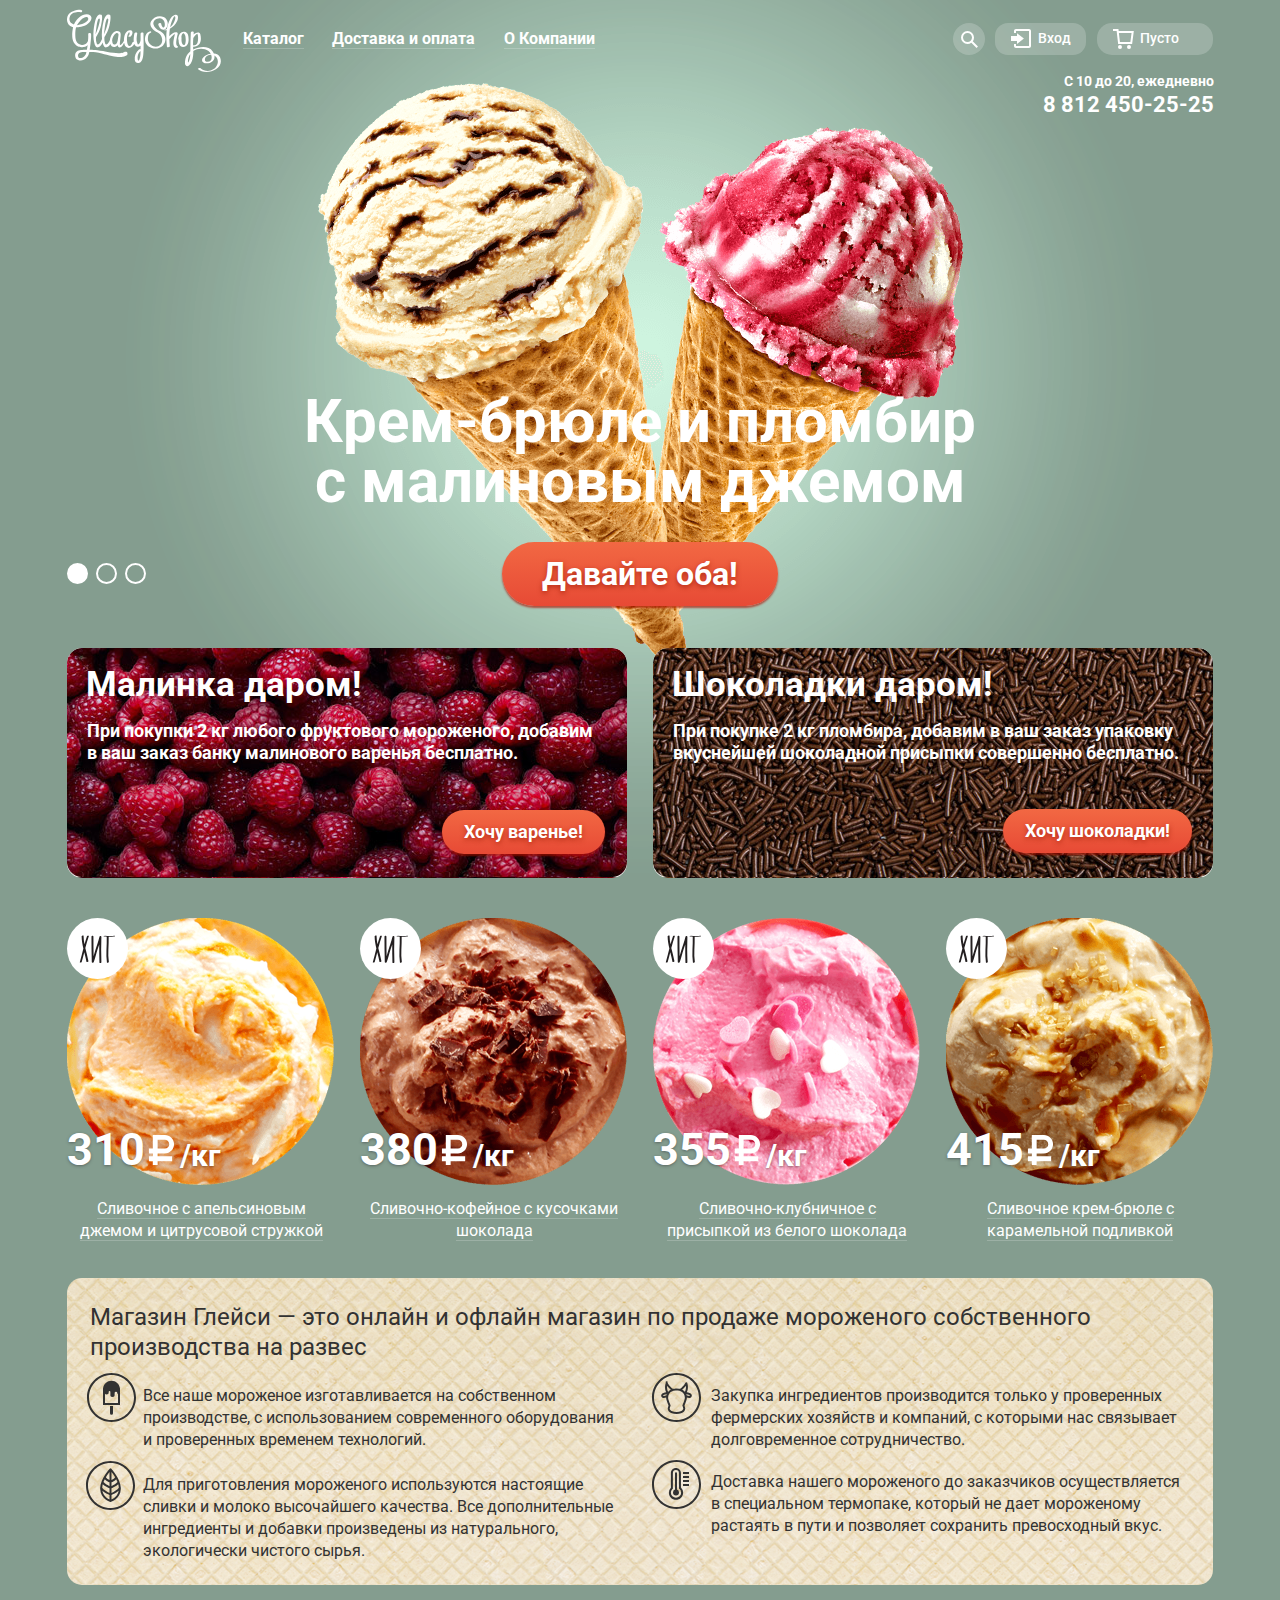
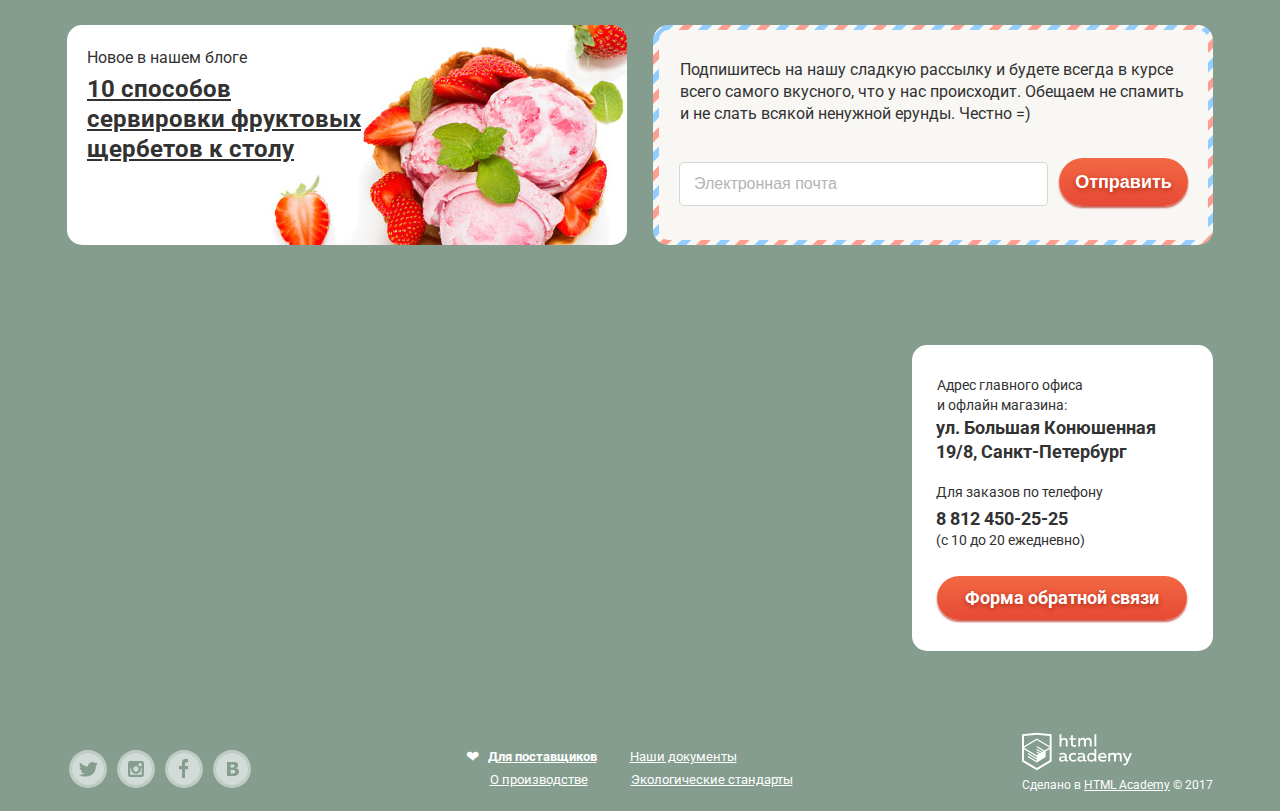
==== commit 8210c54f: "Проект на 1-ю проверкку" ====
--- a/index.html
+++ b/index.html
@@ -6,8 +6,8 @@
     	<link href="https://fonts.googleapis.com/css?family=Roboto:400,500,700&amp;subset=cyrillic" rel="stylesheet">
     	<link href="css/normalize.css" rel="stylesheet">
     	<link href="css/style.css" rel="stylesheet">
+    	
   	</head>
- 	
  	<body>
 	<input type="radio" id="btn-1" name="toggle" checked>
     <input type="radio" id="btn-2" name="toggle">
@@ -47,9 +47,8 @@
 							<div class="search-window">
 								<div class="search-window-content">
 									<form action="https://echo.htmlacademy.ru" method="post">
-										<input id="input-search" type="search" name="search" value="" placeholder="Что ищем?">
-											<label class="input-name" for="input-search">Что ищем?</label>
-											<label class="visually-hidden" for="input-search">Поле поиска</label>
+										<input class="input-search" id="input-search" type="search" name="search" value="" placeholder="Что ищем?">
+											<label class="label-search" for="input-search">Что ищем?</label>
 									</form>
 								</div>
 							</div>
@@ -58,26 +57,20 @@
 							<a class="button-user" href="#">
 								<svg xmlns="http://www.w3.org/2000/svg" xmlns:xlink="http://www.w3.org/1999/xlink" width="21" height="19" viewBox="0 0 21 19"><g class="entrance" fill="#fff"><path d="M6 14.875L12.917 9.5 6 4.125v2.917H-.042v4.917H6z"/><path d="M18 0H5C3.9 0 3 .9 3 2v2h2V2h13v15H5v-2H3v2c0 1.1.9 2 2 2h13c1.1 0 2-.9 2-2V2c0-1.1-.9-2-2-2z"/></g></svg>
 								<span>Вход</span>
-								</a>
+							</a>
 							<div class="user-window">
 								<div class="user-window-content">
 									<form action="https://echo.htmlacademy.ru" method="post">
-										<input id="enter-email" class="enter-email" type="email" name="email" value="" placeholder="Электронная почта" required>
-											<label class="input-email" for="enter-password">
-												<span>Электронная почта</span>
-											</label>
-											<label class="visually-hidden" for="enter-email">Электронная почта</label>
-										<input id="enter-password" class="enter-password" type="password" name="password" value="" placeholder="Пароль" required>
-											<label class="input-password" for="enter-password">
-												<span>Пароль</span>
-											</label>
-											<label class="visually-hidden" for="enter-password">Пароль</label>
+										<input class="input-email" id="input-email" type="email" name="email" value="" placeholder="Электронная почта" required>
+											<label class="label-email" for="input-email">Электронная почта</label>
+										<input class="input-password" id="input-password"  type="password" name="password" value="" placeholder="Пароль" required>
+											<label class="label-password" for="input-password">Пароль</label>
 										<div class="inner-login">
-										<button class="button button-user-enter" type="submit" value="Войти">Войти</button>
-										<p>
-											<a href="#">Забыли пароль?</a>
-											<a href="#">Новая регистрация</a>
-										</p>
+											<button class="button button-user-enter" type="submit" value="Войти">Войти</button>
+											<p>
+												<a href="#">Забыли пароль?</a>
+												<a href="#">Новая регистрация</a>
+											</p>
 										</div>
 									</form>
 								</div>
@@ -86,12 +79,14 @@
 						<div class="head-basket">
 							<a class="button-empty-basket" href="#">
 								<svg xmlns="http://www.w3.org/2000/svg" width="21" height="20" viewBox="0 0 21 20"><g class="basket" fill="#FFF"><path d="M5.657 2.031L5.422 0H0v2h3.64l1.5 13h13.988l1.699-12.969H5.657zM17.372 13H6.922L5.888 4.031h12.66L17.372 13z"/><circle cx="6.984" cy="18" r="2"/><circle cx="15.984" cy="18" r="2"/></g></svg>
-							<span>Пусто</span></a>
+							<span>Пусто</span>
+							</a>
 						</div>
 					</div>
 					<div class="info-menu">
 							<p class="work-time">С 10 до 20, ежедневно
-							<span><a class="tel" href="tel:88124502525">8 812 450-25-25</a></span></p>
+								<span><a class="tel" href="tel:88124502525">8 812 450-25-25</a></span>
+							</p>
 					</div>
 				</section>		
 			</header>
@@ -117,7 +112,6 @@
             		<label for="btn-3"></label>
           		</div>
 			</section>
-
 			<section class="promo">
 				<h2 class="visually-hidden">Акции Глейси</h2>
 				<article class="promo1">
@@ -133,7 +127,6 @@
 						<a class="button" href="#">Хочу шоколадки!</a>
 				</article>
 			</section>
-
 			<section class="item-list">
 				<h2 class="visually-hidden">Хиты мороженого</h2>
 					<ul class="ice-cream-catalog">
@@ -144,9 +137,11 @@
 									<img class="catalog-ice" src="img/ice1.png" width="267"	height="267" alt="Апельсиновое мороженое">
 								</a>
 								<div class="item-price">
-									<span>310</span><img class="rubli" src="img/ruble.svg" alt="₽"><span class="min-kg">/кг</span>
-								</div>
-								<a class="item-caption" href="#">Сливочное с апельсиновым джемом и цитрусовой стружкой</a>
+									<span>310</span><img class="rubli" src="img/ruble.svg" width="30" height="35" alt="₽"><span class="min-kg">/кг</span>
+								</div>
+								<div class="item-caption-for-hit">
+									<a href="#">Сливочное с апельсиновым джемом и цитрусовой стружкой</a>
+								</div>
 								<a class="button item-button" href="#">Быстрый просмотр</a>
 							</div>
 						</li>
@@ -157,9 +152,11 @@
 									<img class="catalog-ice" src="img/ice2.png" width="267"	height="267" alt="Кофейное мороженое">
 								</a>
 								<div class="item-price">
-									<span>380</span><img class="rubli" src="img/ruble.svg" alt="₽"><span class="min-kg">/кг</span>
-								</div>
-								<a class="item-caption" href="#">Сливочно-кофейное с кусочками шоколада</a>
+									<span>380</span><img class="rubli" src="img/ruble.svg" width="30" height="35" alt="₽"><span class="min-kg">/кг</span>
+								</div>
+								<div class="item-caption-for-hit">
+									<a href="#">Сливочно-кофейное с кусочками шоколада</a>
+								</div>
 								<a class="button item-button" href="#">Быстрый просмотр</a>
 							</div>
 						</li>
@@ -170,9 +167,11 @@
 									<img class="catalog-ice" src="img/ice3.png" width="267"	height="267" alt="Клубничное мороженое">
 								</a>
 								<div class="item-price">
-									<span>355</span><img class="rubli" src="img/ruble.svg" alt="₽"><span class="min-kg">/кг</span>
-								</div>
-								<a class="item-caption" href="#">Сливочно-клубничное с присыпкой из белого шоколада</a>
+									<span>355</span><img class="rubli" src="img/ruble.svg" width="30" height="35" alt="₽"><span class="min-kg">/кг</span>
+								</div>
+								<div class="item-caption-for-hit">
+									<a href="#">Сливочно-клубничное с присыпкой из белого шоколада</a>
+								</div>
 								<a class="button item-button" href="#">Быстрый просмотр</a>
 							</div>
 						</li>
@@ -183,20 +182,21 @@
 									<img class="catalog-ice" src="img/ice4.png" width="267"	height="267" alt="Карамельное мороженое">
 								</a>
 								<div class="item-price">
-									<span>415</span><img class="rubli" src="img/ruble.svg" alt="₽"><span class="min-kg">/кг</span>
-								</div>
-								<a class="item-caption" href="#">Сливочное крем-брюле с карамельной подливкой</a>
+									<span>415</span><img class="rubli" src="img/ruble.svg" width="30" height="35" alt="₽"><span class="min-kg">/кг</span>
+								</div>
+								<div class="item-caption-for-hit">
+									<a href="#">Сливочное крем-брюле с карамельной подливкой</a>
+								</div>
 								<a class="button item-button" href="#">Быстрый просмотр</a>
 							</div>
 						</li>
 					</ul>
 			</section>
-
 			<section class="info-gllacy">
 					<div class="info-about-us">
 						<div class="info-caption">
 							<h2 class="visually-hidden"> Инфотмация о преимуществах</h2>
-							<b>Магазин Глейси  — это онлайн и офлайн магазин по продаже мороженого собственного производства на развес</b>
+							<b>Магазин Глейси  —  это онлайн и офлайн магазин по продаже мороженого собственного производства на развес</b>
 						</div>
 						<div class="info-features">
 							<ul class="features">
@@ -208,36 +208,32 @@
 						</div>
 					</div>
 			</section>
-
 			<div class="container-news-subscription">
-					<div class="news-subscription">
-						<article class="news">
-							<h2 class="visually-hidden">Сервировка щербетов</h2>
-								<p>Новое в нашем блоге</p>
-								<a href="#">10 способов сервировки фруктовых щербетов к столу</a>	
-						</article>
-						<section class="subscription">
-							<h2 class="visually-hidden">Подписка</h2>
-							<p>Подпишитесь на нашу сладкую рассылку и будете всегда в курсе всего самого вкусного, что у нас происходит. Обещаем не спамить и не слать всякой ненужной ерунды. Честно =)</p>
-								<form class="subscription-form" action="https://echo.htmlacademy.ru" method="post">
-									<span class="email-sub">
-										<input id="email-subscription" class="enter-email" type="email" name="email" value="" placeholder="Электронная почта" required>
-											<label class="input-subscription" for="email-subscription">
-												<span>Электронная почта</span>
-											</label>
-											<label class="visually-hidden visibility" for="email-subscription">Ваша электронная почта</label>
-										<button class="button" type="submit">Отправить</button>
-									</span>
-								</form>
-							</section>
-					</div>
+				<div class="news-subscription">
+					<article class="news">
+						<h2 class="visually-hidden">Сервировка щербетов</h2>
+							<p>Новое в нашем блоге</p>
+							<a href="#">10 способов сервировки фруктовых щербетов к столу</a>	
+					</article>
+					<section class="subscription">
+						<h2 class="visually-hidden">Подписка</h2>
+						<p>Подпишитесь на нашу сладкую рассылку и будете всегда в курсе всего самого вкусного, что у нас происходит. Обещаем не спамить и не слать всякой ненужной ерунды. Честно =)</p>
+							<form class="subscription-form" action="https://echo.htmlacademy.ru" method="post">
+								<span class="email-sub">
+									<input class="input-subscription" id="input-subscription" type="email" name="subsctiption" value="" placeholder="Электронная почта" required>
+										<label class="label-subscription" for="input-subscription">Электронная почта</label>
+									<button class="button" type="submit">Отправить</button>
+								</span>
+							</form>
+						</section>
+				</div>
 			</div>
-
 			<section class="map">
 				<h2 class="visually-hidden">Мы на карте.</h2>
-				<div class="map-pin">
+				<iframe class="google-map" src="https://www.google.com/maps/embed?pb=!1m18!1m12!1m3!1d1680.61413447991!2d30.324063308127236!3d59.93880775551158!2m3!1f0!2f0!3f0!3m2!1i1024!2i768!4f13.1!3m3!1m2!1s0x4696310fca5ba729%3A0xea9c53d4493c879f!2z0JHQvtC70YzRiNCw0Y8g0JrQvtC90Y7RiNC10L3QvdCw0Y8g0YPQuy4sIDE5LCDQodCw0L3QutGCLdCf0LXRgtC10YDQsdGD0YDQsywg0KDQvtGB0YHQuNGPLCAxOTExODY!5e0!3m2!1sru!2s!4v1511733490363" width="100%" height="430" frameborder="0" style="border:0" allowfullscreen></iframe>
+				<!--<div class="map-pin">
 					<img src="img/pin-shadow.png" alt="Мы тут">
-				</div>>
+				</div>-->
 				<div class="map-container">
 					<div class="info-map">
 						<p>Адрес главного офиса<br>
@@ -256,7 +252,6 @@
 				</div>
 			</section>
 		</main>
-
 		<footer class="main-footer">
 			<h2 class="visually-hidden">Мы в соцсетях</h2>
 				<div class="footer-social">
@@ -274,7 +269,6 @@
 						</a></li>
 					</ul>
 				</div>
-
 				<div class="footer-docs">
 					<ul class="footer-menu">
 						<li><a class="heart" href="#">Для поставщиков</a></li>
@@ -285,27 +279,25 @@
 						<li><a href="#">Экологические стандарты</a></li>
 					</ul>
 				</div>
-					
 				<div class="copyright">
 					<a href="https://htmlacademy.ru/intensive/htmlcss"><img src="img/logo-htmlacademy.svg" width="110" height="45" alt="Логотип HTML Academy"></a>
 					<p>Сделано в <a href="https://htmlacademy.ru/intensive/htmlcss">HTML Academy</a> © 2017</p>
 				</div>
 		</footer>
-
 		<section class="modal modal-feedback">
 			<h2 class="feedback-caption">Мы обязательно вам ответим!</h2>
 				<form class="feedback-form" action="https://echo.htmlacademy.ru" method="post">
 					<p>
-						<label class="visually-hidden" for="feedback-user">Ваше имя</label>
-						<input id="feedback-user" class="user-feedback" type="text" name="name" placeholder="Как вас зовут?">
+						<input class="input-user-feedback" id="user-feedback"  type="text" name="name" placeholder="Как вас зовут?" required>
+							<label class="label-user-feedback" for="user-feedback">Как вас зовут?</label>
 					</p>
 					<p>
-						<label class="visually-hidden" for="feedback-email">Ваша почта</label>
-						<input id="feedback-email" class="email-feedback" type="text" name="email" placeholder="Ваша почта для ответа?">
+						<input class="input-email-feedback" id="email-feedback" type="email" name="email" placeholder="Ваша почта для ответа?" required>
+							<label class="label-email-feedback" for="email-feedback">Ваша почта для ответа?</label>
 					</p>
 					<p>
-						<label class="visually-hidden" for="feedback-question">Ваш вопрос, отзыв, пожелание.</label>
-						<textarea class="text-feedback" id="feedback-question" rows="10" cols="45" name="text" placeholder="Напишите что-нибудь..."></textarea>
+						<textarea class="input-text-feedback" id="feedback-question" rows="10" cols="45" name="text" placeholder="Напишите что-нибудь..." required></textarea>
+							<label class="label-text-feedback" for="feedback-question">Напишите что-нибудь...</label>
 					</p>
 					<p><button class="button btn-fb" type="submit">Отправить</button></p>
 				</form>
@@ -313,6 +305,7 @@
 		</section>
 	</div>
 
+	<script src="js/modal"></script>
+	
   	</body>
-
 </html>
--- a/css/style.css
+++ b/css/style.css
@@ -1,47 +1,48 @@
 html,
 body {
-	margin: 0;
-	padding: 0;
-	font-family: "Roboto", Arial, sans-serif;
-	font-size: 16px;
-	line-height: 22px;
-	color: #323232;
-	font-weight: bold;
-	background-color: #849d8f;
+    margin: 0;
+    padding: 0;
+    font-family: "Roboto", Arial, sans-serif;
+    font-size: 16px;
+    line-height: 22px;
+    color: #323232;
+    font-weight: bold;
+    background-color: #849d8f;
 }
 
 body > input[type="radio"] {
-	display: none;
+    display: none;
 }
 
 /* Стили шрифтов */
 
 .promo-caption {
-	font-size: 35px;
-	line-height: 41px;
-	color: #ffffff;
-	font-weight: bold;
+    font-size: 35px;
+    line-height: 41px;
+    color: #ffffff;
+    font-weight: bold;
 }
 
 .feedback-caption {
-	font-size: 24px;
-	line-height: 28px;
-	color: #323232;
-	font-weight: bold;
+    font-size: 24px;
+    line-height: 28px;
+    color: #323232;
+    font-weight: bold;
 }
 
 .catalog-caption {
-	font-size: 35px;
-	line-height: 41px;
-	color: #ffffff;
-	font-weight: bold;
-}
-
-.item-caption {
-	font-size: 16px;
-	line-height: 22px;
-	color: #ffffff;
-	font-weight: normal;
+    font-size: 35px;
+    line-height: 41px;
+    color: #ffffff;
+    font-weight: bold;
+}
+
+.item-caption-for-hit a,
+.item-caption a {
+    font-size: 16px;
+    line-height: 22px;
+    color: #ffffff;
+    font-weight: normal;
 }
 
 /* Скрыть заголовки доступно */
@@ -49,227 +50,224 @@
 .visually-hidden:not(:focus):not(:active),
 input[type="checkbox"].visually-hidden,
 input[type="radio"].visually-hidden {
-	position: absolute;
-	width: 1px;
-	height: 1px;
-	margin: -1px;
-	border: 0;
-	padding: 0;
-	white-space: nowrap;
-	clip-path: inset(100%);
-	clip: rect(0 0 0 0);
-	overflow: hidden;
+    position: absolute;
+    width: 1px;
+    height: 1px;
+    margin: -1px;
+    border: 0;
+    padding: 0;
+    white-space: nowrap;
+    -webkit-clip-path: inset(100%);
+    clip: rect(0 0 0 0);
+    overflow: hidden;
 }
 
 /* Слайд + одновременный фон */
 
 .site-wrapper::before,
 .site-wrapper::after {
-	content: "";
-	visibility: hidden;
+    content: "";
+    visibility: hidden;
 }
 
 .site-wrapper::before {
-	background-image: url("slide-2.png");
-}
-
-.site-wrapper::before {
-	img;
+    background-image: url("../img/slide2.png");
 }
 
 .site-wrapper::after {
-	background-image: url("slide-3.png");
+    background-image: url("../img/slide3.png");
 }
 
 .site-wrapper {
- 	min-width: 940px;
-	background-color: #849d8f;
-	background-image: url("../img/slide1.png");
- 	background-repeat: no-repeat;
- 	background-position: top center;
- 	transition: background-image 0.5s ease, background-color 0.5s ease;
+    min-width: 940px;
+    background-color: #849d8f;
+    background-image: url("../img/slide1.png");
+    background-repeat: no-repeat;
+    background-position: top center;
+    transition: background-image 0.5s ease, background-color 0.5s ease;
 }
 
 .slider {
-	width: 1146px;
-	position: relative;
-	padding-top: 270px;
-	margin: 0 auto;
-	text-align: center;
-	color: #ffffff;
-	margin-bottom: 40px;
+    width: 1146px;
+    position: relative;
+    padding-top: 270px;
+    margin: 0 auto;
+    text-align: center;
+    color: #ffffff;
+    margin-bottom: 40px;
 }
 
 .slide {
-	display: none;
+    display: none;
 }
 
 .slide-title {
-	width: 700px;
-	margin: 0 auto;
-	margin-top: -9px;
-	margin-bottom: 30px;
-	font-weight: bold;
-	font-size: 60px;
-	line-height: 60px;
+    width: 700px;
+    margin: 0 auto;
+    margin-top: -9px;
+    margin-bottom: 30px;
+    font-weight: bold;
+    font-size: 60px;
+    line-height: 60px;
 }
 
 .slide-btn {
-	display: inline-block;
-	padding: 10px 40px;
-	font-weight: bold;
-	font-size: 32px;
-	line-height: 44px;
-	vertical-align: top;
-	color: #ffffff;
-	text-decoration: none;
-	text-shadow: 0 2px 5px rgba(160, 32, 11, 0.76);
-	background: #f26843;
-	background:    -moz-linear-gradient(top, #f26843 0%, #e74a35 100%);
-	background: -webkit-linear-gradient(top, #f26843 0%, #e74a35 100%);
-	background:         linear-gradient(to bottom, #f26843 0%, #e74a35 100%);
-	border-radius: 100px;
-	box-shadow: 0 2px 2px rgba(172, 16, 0, 0.64);
+    display: inline-block;
+    padding: 10px 40px;
+    font-weight: bold;
+    font-size: 32px;
+    line-height: 44px;
+    vertical-align: top;
+    color: #ffffff;
+    text-decoration: none;
+    text-shadow: 0 2px 5px rgba(160, 32, 11, 0.76);
+    background: #f26843;
+    background: -moz-linear-gradient(top, #f26843 0%, #e74a35 100%);
+    background: -webkit-linear-gradient(top, #f26843 0%, #e74a35 100%);
+    background: linear-gradient(to bottom, #f26843 0%, #e74a35 100%);
+    border-radius: 100px;
+    box-shadow: 0 2px 2px rgba(172, 16, 0, 0.64);
 }
 
 .button {
     display: inline-block;
+    margin-right: 10px;
     padding: 10px 22px;
     font-weight: bold;
     font-size: 18px;
     line-height: 24px;
     vertical-align: top;
     color: #ffffff;
-	text-decoration: none;
-	text-shadow: 0 2px 5px rgba(160, 32, 11, 0.76);
-	white-space: nowrap;
-	background: #f26843;
-	background:    -moz-linear-gradient(top, #f26843 0%, #e74a35 100%);
-	background: -webkit-linear-gradient(top, #f26843 0%, #e74a35 100%);
-	background:         linear-gradient(to bottom, #f26843 0%, #e74a35 100%);
-	border-radius: 100px;
-	border: none;
-	box-shadow: 0 2px 2px rgba(172, 16, 0, 0.64);
+    text-decoration: none;
+    text-shadow: 0 2px 5px rgba(160, 32, 11, 0.76);
+    white-space: nowrap;
+    background: #f26843;
+    background: -moz-linear-gradient(top, #f26843 0%, #e74a35 100%);
+    background: -webkit-linear-gradient(top, #f26843 0%, #e74a35 100%);
+    background: linear-gradient(to bottom, #f26843 0%, #e74a35 100%);
+    border-radius: 100px;
+    border: none;
+    box-shadow: 0 2px 2px rgba(172, 16, 0, 0.64);
     cursor: pointer;
 }
 
 .slide-btn:hover,
 .button:hover {
-	background:    -moz-linear-gradient(top, #f58669 0%, #ec6f5e 100%);
-	background: -webkit-linear-gradient(top, #f58669 0%, #ec6f5e 100%);
-	background:         linear-gradient(to bottom, #f58669 0%, #ec6f5e 100%);
-	box-shadow: 0 2px 2px rgba(172, 16, 0, 1);
+    background: -moz-linear-gradient(top, #f58669 0%, #ec6f5e 100%);
+    background: -webkit-linear-gradient(top, #f58669 0%, #ec6f5e 100%);
+    background: linear-gradient(to bottom, #f58669 0%, #ec6f5e 100%);
+    box-shadow: 0 2px 2px rgba(172, 16, 0, 1);
 }
 
 .slide-btn:active,
 .button:active {
-	background:    -moz-linear-gradient(top, #d84732 0%, #e1613e 100%);
-	background: -webkit-linear-gradient(top, #d84732 0%, #e1613e 100%);
-	background:         linear-gradient(to bottom, #d84732 0%, #e1613e 100%);
-	box-shadow: inset 0 2px 2px rgba(172, 16, 0, 1);
+    background: -moz-linear-gradient(top, #d84732 0%, #e1613e 100%);
+    background: -webkit-linear-gradient(top, #d84732 0%, #e1613e 100%);
+    background: linear-gradient(to bottom, #d84732 0%, #e1613e 100%);
+    box-shadow: inset 0 2px 2px rgba(172, 16, 0, 1);
 }
 
 .slider-controls {
-	position: absolute;
-	bottom: 21px;
-	left: 0;
-	z-index: 20;
-	font-size: 0;
+    position: absolute;
+    bottom: 21px;
+    left: 0;
+    z-index: 20;
+    font-size: 0;
 }
 
 .slider-controls label:hover {
-	background-color: #b2c1b7;
+    background-color: #b2c1b7;
 }
 
 .slider-controls label {
-	display: inline-block;
-	width: 17px;
-	height: 17px;
-	margin-right: 8px;
-	vertical-align: top;
-	background-color: transparent;
-	border: 2px solid #ffffff;
-	border-radius: 50%;
-	cursor: pointer;
+    display: inline-block;
+    width: 17px;
+    height: 17px;
+    margin-right: 8px;
+    vertical-align: top;
+    background-color: transparent;
+    border: 2px solid #ffffff;
+    border-radius: 50%;
+    cursor: pointer;
 }
 
 #btn-1:checked ~ .site-wrapper #slide1,
 #btn-2:checked ~ .site-wrapper #slide2,
 #btn-3:checked ~ .site-wrapper #slide3 {
-	display: block;
+    display: block;
 }
 
 #btn-1:checked ~ .site-wrapper {
-	background-color: #849d8f;
-	background-image: url("../img/slide1.png");
+    background-color: #849d8f;
+    background-image: url("../img/slide1.png");
 }
 
 #btn-2:checked ~ .site-wrapper {
-	background-color: #8996a6;
-	background-image: url("../img/slide2.png");
+    background-color: #8996a6;
+    background-image: url("../img/slide2.png");
 }
 
 #btn-3:checked ~ .site-wrapper {
-	background-color: #9d8b84;
-	background-image: url("../img/slide3.png");
+    background-color: #9d8b84;
+    background-image: url("../img/slide3.png");
 }
 
 #btn-1:checked ~ .site-wrapper label[for="btn-1"],
 #btn-2:checked ~ .site-wrapper label[for="btn-2"],
 #btn-3:checked ~ .site-wrapper label[for="btn-3"] {
-	background-color: #ffffff;
+    background-color: #ffffff;
 }
 
 /* Хэдер */
 
 .header-container {
-	max-width: 1200px;
-	display: flex;
-	margin-left: auto;
-	margin-right: auto;
+    max-width: 1200px;
+    display: flex;
+    margin-left: auto;
+    margin-right: auto;
 }
 
 .main-header {
-	display: flex;
-	margin-left: auto;
-	margin-right: auto;
-	width: 1200px;
-	font-size: 16px;
-	line-height: 18px;
-	color: #ffffff;
+    display: flex;
+    margin-left: auto;
+    margin-right: auto;
+    width: 1200px;
+    font-size: 16px;
+    line-height: 18px;
+    color: #ffffff;
 }
 
 .logo-menu {
-	display: flex;
-	width: 585px;
+    display: flex;
+    width: 585px;
 }
 
 .logo-header {
-	width: 154px;
-	margin-top: 9px;
-	margin-left: 27px;
+    width: 154px;
+    margin-top: 9px;
+    margin-left: 27px;
 }
 
 /* Навигация */
 
 .site-navigation {
-	display: flex;
-	list-style: none;
-	justify-content: space-around;
-	width: 380px;
-	padding:0;
-	margin: 0;
-	margin-top: 22px;
-	margin-left: 9px;
+    display: flex;
+    list-style: none;
+    justify-content: space-around;
+    width: 380px;
+    padding: 0;
+    margin: 0;
+    margin-top: 22px;
+    margin-left: 8px;
 }
 
 .head-sub-menu {
-	position: relative;
-	padding-top: 10px;
+    position: relative;
+    padding-top: 10px;
 }
 
 .sub-menu {
-	position: absolute;
+    position: absolute;
     top: 5px;
     display: none;
     box-sizing: border-box;
@@ -306,11 +304,11 @@
 }
 
 .site-navigation a {
-	display: block;
-	padding: 8px 14px;
-	color: #ffffff;
-	text-decoration: none;
-	border-radius: 15px;
+    display: block;
+    padding: 8px 14px;
+    color: #ffffff;
+    text-decoration: none;
+    border-radius: 15px;
 }
 
 .top-nav > a::after {
@@ -321,7 +319,7 @@
 }
 
 .sub-menu a {
-	display: block;
+    display: block;
     padding: 8px 5px 8px 22px;
     font-weight: 400;
     font-size: 14px;
@@ -333,120 +331,120 @@
 
 .site-navigation a:hover,
 .site-navigation a:focus {
-	color: #242424;
-	background-color: #f7f6f3;
+    color: #242424;
+    background-color: #f7f6f3;
 }
 
 .sub-menu a:hover {
-	color: #242424;
-	background: #fbded7;
-	border-radius: 0px;
+    color: #242424;
+    background: #fbded7;
+    border-radius: 0px;
 }
 
 .sub-menu a:active {
-	color: #242424;
-	background: #f6b5a5;
+    color: #242424;
+    background: #f6b5a5;
 }
 
 ul .top-nav-active {
-	width: 87px;
-	height: 34px;
-	background: #d07058;
-	border-radius: 15px;
+    width: 87px;
+    height: 34px;
+    background: #d07058;
+    border-radius: 15px;
 }
 
 li .active-nav {
-	background: #d07058;
-	border-radius: 0px;
+    background: #d07058;
+    border-radius: 0px;
 }
 
 /* Меню пользователя */
 
 .user-menu-info {
-	display: flex;
-	width: 270px;
-	flex-wrap: wrap;
-	margin-left: auto;
-	margin-right: 22px;
-	margin-top: 23px;
-	font-weight: 500;
-	font-size: 14px;
-	line-height: 15px;
+    display: flex;
+    width: 270px;
+    flex-wrap: wrap;
+    margin-left: auto;
+    margin-right: 22px;
+    margin-top: 23px;
+    font-weight: 500;
+    font-size: 14px;
+    line-height: 15px;
 }
 
 .user-menu {
-	display: flex;
-	flex-wrap: wrap;
-	justify-content: space-around;
-	width: 270px;
+    display: flex;
+    flex-wrap: wrap;
+    justify-content: space-around;
+    width: 270px;
 }
 
 /* Меню поиска */
 
 .head-search {
-	position: relative;
+    position: relative;
 }
 
 .button-search {
-	display: flex;
-	width: 32px;
-	height: 32px;
-	background-color: rgba(255,255,255,.2);
-	text-align: center;
-	border-radius: 50%;
-}
-
-.button-search svg { 
-	position: absolute;
-	top: 0;
-	bottom: 0;
-	right: 0;
-	left: 0;
-	margin: auto;
+    display: flex;
+    width: 32px;
+    height: 32px;
+    background-color: rgba(255,255,255,.2);
+    text-align: center;
+    border-radius: 50%;
+}
+
+.button-search svg {
+    position: absolute;
+    top: 0;
+    bottom: 0;
+    right: 0;
+    left: 0;
+    margin: auto;
 }
 
 .button-search:hover,
 .button-search:hover .loupe {
-	background-color: rgba(248,247,244,1);
-	fill: #000;
+    background-color: rgba(248,247,244,1);
+    fill: #000000;
 }
 
 .search-window {
-	width: 342px;
-	position: absolute;
-	right: 0;
-	padding-top: 10px;
-	visibility: hidden;
-	pointer-events: none;
-	transform: scale(0.8);
-	opacity: 0;
-	transition: all 150ms ease-out;
-	box-shadow: 0 20px 20px rgba(0,0,0,.4);
-	border-radius: 10px;
-	z-index: 20;
+    width: 342px;
+    position: absolute;
+    right: 0;
+    padding-top: 10px;
+    visibility: hidden;
+    pointer-events: none;
+    transform: scale(0.8);
+    opacity: 0;
+    transition: all 150ms ease-out;
+    box-shadow: 0 20px 20px rgba(0,0,0,.4);
+    border-radius: 10px;
+    z-index: 20;
 }
 
 .search-window-content {
-	height: 60px;
-	background-color: rgba(248,247,244,1);
-	padding: 15px;
-	padding-top: 1px;
-	border-radius: 10px;
+    height: 60px;
+    background-color: rgba(248,247,244,1);
+    padding: 15px;
+    padding-top: 1px;
+    border-radius: 10px;
 }
 
 .button-search:hover + .search-window,
 .button-search:focus + .search-window,
 .search-window:hover,
 .search-window:focus-within {
-	visibility: visible;
-	pointer-events: all;
-	transform: scale(1);
-	opacity: 1;
-}
-
-input[type=search] {
-	display: block;
-	width: 100%;
+    visibility: visible;
+    pointer-events: all;
+    transform: scale(1);
+    opacity: 1;
+}
+
+.input-search {
+    display: block;
+    width: 100%;
     box-sizing: border-box;
     margin-top: 20px;
     padding: 10px 14px;
@@ -459,149 +457,159 @@
     box-shadow: none;
 }
 
-input[type=search]:hover {
+.input-search:hover {
     padding: 9px 13px;
     border: 2px solid rgba(154,154,154,.52);
 }
 
 .search-window-content {
-	position: relative;
-}
-
-input[type=search]:focus + label {
-	position: absolute;
-	top: 5px;
-	left: 31px;
-	visibility: visible;
-	color: rgba(91, 157, 223, 1);
-	font-size: 11px;
-	line-height: 13px;
-	font-weight: medium;
-}
-
-.input-name {
-	visibility: hidden;
+    position: relative;
+}
+
+.label-search {
+    position: absolute;
+    visibility: hidden;
+    top: 7px;
+    left: 29px;
+    color: rgba(91, 157, 223, 1);
+    font-size: 11px;
+    line-height: 13px;
+    font-weight: normal;
+}
+
+.input-search:focus + label {
+    visibility: visible;
 }
 
 /* Меню входа */
 
 .head-user {
-	position: relative;
+    position: relative;
 }
 
 .button-user {
-	position: relative;
-	width: 52px;
-	height: 21px;
-	padding: 8px 6px 3px 33px; 
-	display: block;
-	background-color: rgba(255,255,255,.2);
-	text-align: center;
-	border-radius: 13px;
-	vertical-align: middle;
-	text-decoration: none;
-}
-
-.button-user svg { 
-	position: absolute;
-	left: 16px;
-	top: 6px;
+    position: relative;
+    width: 52px;
+    height: 21px;
+    padding: 8px 6px 3px 33px;
+    display: block;
+    background-color: rgba(255,255,255,.2);
+    text-align: center;
+    border-radius: 13px;
+    vertical-align: middle;
+    text-decoration: none;
+}
+
+.button-user svg {
+    position: absolute;
+    left: 16px;
+    top: 6px;
 }
 
 .button-user:hover,
 .button-user:hover .entrance {
-	color: #000;
-	background-color: rgba(248,247,244,1);
-	fill: #000;
+    color: #000000;
+    background-color: rgba(248,247,244,1);
+    fill: #000000;
 }
 
 .user-window {
-	display: flex;
-	justify-content: space-between;
-	position: absolute;
-	right: 0px;
-	padding-top: 10px;
-	visibility: hidden;
-	pointer-events: none;
-	transform: scale(0.8);
-	opacity: 0;
-	transition: all 150ms ease-out;
-	max-width: 342px;
-	box-shadow: 0 20px 20px rgba(0,0,0,.4);
-	border-radius: 10px;
-	z-index: 20;
+    display: flex;
+    justify-content: space-between;
+    position: absolute;
+    right: 0px;
+    padding-top: 10px;
+    visibility: hidden;
+    pointer-events: none;
+    transform: scale(0.8);
+    opacity: 0;
+    transition: all 150ms ease-out;
+    max-width: 342px;
+    box-shadow: 0 20px 20px rgba(0,0,0,.4);
+    border-radius: 10px;
+    z-index: 20;
 }
 
 .user-window-content {
-	position: relative;
-	text-align: center;
-	width: 278px;
-	height: 215px;
-	background-color: rgba(248,247,244,1);
-	border-radius: 10px;
+    position: relative;
+    text-align: center;
+    width: 278px;
+    height: 215px;
+    background-color: rgba(248,247,244,1);
+    border-radius: 10px;
 }
 
 .user-window-form {
-	height: 215px;
+    height: 215px;
 }
 
 .inner-login {
-	display: flex;
-	justify-content: space-between;
-	text-align: left;
-	align-items: center;
-	width: 245px;
-	height: 45px;
-	margin-top: 10px;
-	margin-left: 20px;
+    display: flex;
+    justify-content: space-between;
+    text-align: left;
+    align-items: center;
+    width: 245px;
+    height: 45px;
+    margin-top: 20px;
+    margin-left: 20px;
 }
 
 .button-user:hover + .user-window,
 .button-user:focus + .user-window,
 .user-window:hover,
 .user-window:focus-within {
-	visibility: visible;
-	pointer-events: all;
-	transform: scale(1);
-	opacity: 1;
-}
-
-input[type=email]:focus + label {
-	position: absolute;
-	top: 5px;
-	left: 31px;
-	visibility: visible;
-	color: rgba(91, 157, 223, 1);
-	font-size: 11px;
-	line-height: 13px;
-	font-weight: medium;
-}
-
-input[type=password]:focus + label {
-	position: absolute;
-	top: 67px;
-	left: 31px;
-	visibility: visible;
-	color: rgba(91, 157, 223, 1);
-	font-size: 11px;
-	line-height: 13px;
-	font-weight: medium;
-	height: 150px;
-}
-
-.enter-email {
+    visibility: visible;
+    pointer-events: all;
+    transform: scale(1);
+    opacity: 1;
+}
+
+.label-email {
+    position: absolute;
+    top: 5px;
+    left: 31px;
+    visibility: hidden;
+    color: rgba(91, 157, 223, 1);
+    font-size: 11px;
+    line-height: 13px;
+    font-weight: normal;
+}
+
+.input-email:focus + label {
+    visibility: visible;
+}
+
+.label-password {
+    position: absolute;
+    top: 70px;
+    left: 31px;
+    visibility: hidden;
+    color: rgba(91, 157, 223, 1);
+    font-size: 11px;
+    line-height: 13px;
+    font-weight: normal;
+    height: 150px;
+}
+
+.input-password:focus + label {
+    visibility: visible;
+}
+
+.input-email {
     margin-top: 20px;
 }
 
-.enter-password {
-	margin-top: 10px;
-}
-
-.enter-email,
-.enter-password,
-.user-feedback,
-.email-feedback {
-	width: 240px;
+.input-password {
+    margin-top: 20px;
+}
+
+.input-email,
+.input-password,
+.input-subscription,
+.input-user-feedback,
+.input-email-feedback {
+    width: 240px;
+    height: 44px;
     box-sizing: border-box;
     padding: 10px 14px;
     overflow: hidden;
@@ -613,24 +621,25 @@
     box-shadow: none;
 }
 
-.enter-email:hover,
-.enter-password:hover,
-.user-feedback:hover,
-.email-feedback:hover {
+.input-email:hover,
+.input-password:hover,
+.input-subscription:hover,
+.input-user-feedback:hover,
+.input-email-feedback:hover {
     padding: 9px 13px;
     border: 2px solid rgba(154,154,154,.52);
 }
 
-.user-feedback {
-	width: 267px;
-}
-
-.text-feedback {
-	width: 428px;
-	box-sizing: border-box;
-	padding: 15px 10px;
-	overflow: hidden;
-	color: #000;
+.input-user-feedback {
+    width: 267px;
+}
+
+.input-text-feedback {
+    width: 428px;
+    box-sizing: border-box;
+    padding: 15px 10px;
+    overflow: hidden;
+    color: #000;
     font-weight: bold;
     white-space: nowrap;
     border: 1px solid rgba(178,178,178,.52);
@@ -638,217 +647,236 @@
     box-shadow: none;
 }
 
-.text-feedback:hover {
-	padding: 14px 9px;
+.input-text-feedback:hover {
+    padding: 14px 9px;
     border: 2px solid rgba(154,154,154,.52);
 }
 
 .inner-login p {
-	width: 130px;
+    width: 130px;
 }
 
 .user-window-content a {
     font-size: 13px;
     line-height: 24px;
     color: #323232;
-    font-weight: medium;
+    font-weight: normal;
+    text-decoration: underline;
+}
+
+.user-window-content a:hover,
+ .user-window-content a:active {
+    color: #ffbc9e;
+}
+
+/* Корзина */
+
+.head-basket span {
+    color: #ffffff;
+}
+
+.basket-red {
+    fill: #e84d37;
+}
+
+.button-empty-basket {
+    position: relative;
+    width: 72px;
+    height: 19px;
+    padding: 8px 17px 5px 27px;
+    display: block;
+    background-color: rgba(255,255,255,.2);
+    text-align: center;
+    border-radius: 15px;
+    vertical-align: middle;
     text-decoration: none;
-    border-bottom: 1px solid rgba(0,0,0,.3);
-}
-
-.input-email,
-.input-password {
-	visibility: hidden;
-}
-
-/* Корзина */
-
-.head-basket span {
-	color: #fff;
-}
-
-.button-empty-basket {
-	position: relative;
-	width: 72px;
-	height: 19px;
-	padding: 8px 17px 5px 27px; 
-	display: block;
-	background-color: rgba(255,255,255,.2);
-	text-align: center;
-	border-radius: 15px;
-	vertical-align: middle;
-	text-decoration: none;
-}
-
-.button-empty-basket svg { 
-	position: absolute;
-	left: 17px;
-	top: 6px;
+}
+
+.button-empty-basket svg {
+    position: absolute;
+    left: 16px;
+    top: 6px;
 }
 
 .button-empty-basket:hover,
 .button-empty-basket:hover .basket,
 .head-basket:hover span {
-	color: #000;
-	background-color: rgba(248,247,244,1);
-	fill: #000;
+    color: #000000;
+    background-color: rgba(248,247,244,1);
+    fill: #000000;
 }
 
 /* Стилизация плэйсхолдеров */
 
-::-webkit-input-placeholder {color:#b4b4b4; font-weight: 500;}
-::-moz-placeholder          {color:#b4b4b4; font-weight: 500;}
-:-moz-placeholder           {color:#b4b4b4; font-weight: 500;}
-:-ms-input-placeholder      {color:#b4b4b4; font-weight: 500;}
+::-webkit-input-placeholder {
+    color: #b4b4b4;
+    font-weight: 500;
+}
+
+::-moz-placeholder {
+    color: #b4b4b4;
+    font-weight: 500;
+}
+
+:-moz-placeholder {
+    color: #b4b4b4;
+    font-weight: 500;
+}
+
+:-ms-input-placeholder {
+    color: #b4b4b4;
+    font-weight: 500;
+}
 
 /* Инфо меню */
 
 .info-menu {
-	margin: 0;
-	padding: 0;
-	margin-top: 4px;
-	margin-right: 4px;
-	text-align: right;
-	width: 270px;
-	font-size: 14px;
-	line-height: 16px;
-	font-weight: bold;
+    margin: 0;
+    padding: 0;
+    margin-top: 4px;
+    margin-right: 4px;
+    text-align: right;
+    width: 270px;
+    font-size: 14px;
+    line-height: 16px;
+    font-weight: bold;
 }
 
 .info-menu a {
-	display: block;
+    display: block;
 }
 
 .tel {
- 	margin-top: 4px;
- 	font-size: 22px;
- 	line-height: 24px;
- 	font-weight: bold;
- 	color: #ffffff;
- 	text-decoration: none;
- }
+    margin-top: 4px;
+    font-size: 22px;
+    line-height: 24px;
+    font-weight: bold;
+    color: #ffffff;
+    text-decoration: none;
+}
 
  /* Промо */
 
 .promo {
-	display: flex;
-	margin: 0 auto;
-	width: 1146px;
-	justify-content: space-between;
+    display: flex;
+    margin: 0 auto;
+    width: 1146px;
+    justify-content: space-between;
 }
 
 .promo1 {
-	width: 560px;
-	height: 230px;
-	margin-top: 2px;
-	background-image: url(../img/malina.jpg);
-	border-radius: 15px;
+    width: 560px;
+    height: 230px;
+    margin-top: 2px;
+    background-image: url(../img/malina.jpg);
+    border-radius: 15px;
 }
 
 .promo2 {
-	width: 560px;
-	height: 230px;
-	margin-top: 2px;
-	background-image: url(../img/chokolate.jpg);
-	border-radius: 15px;
+    width: 560px;
+    height: 230px;
+    margin-top: 2px;
+    background-image: url(../img/chokolate.jpg);
+    border-radius: 15px;
 }
 
 .promo1 h2,
 .promo2 h2 {
-	margin-left: 18px;
-	margin-top: 16px;
+    margin-left: 19px;
+    margin-top: 16px;
 }
 
 .promo1 p,
 .promo2 p {
-	margin-top: -15px;
-	margin-left: 19px;
-	font-size: 18px;
-	line-height: 22px;
-	width: 515px;
-	color: #ffffff;
-	z-index: 1;
+    margin-top: -14px;
+    margin-left: 20px;
+    font-size: 18px;
+    line-height: 22px;
+    width: 515px;
+    color: #ffffff;
+    z-index: 1;
 }
 
 .promo1 a {
-	margin-left: 375px;
-	margin-top: 27px;
+    margin-left: 375px;
+    margin-top: 28px;
 }
 
 .promo2 a {
-	margin-left: 350px;
-	margin-top: 26px;
+    margin-left: 350px;
+    margin-top: 27px;
 }
 
 /* Краткий каталог */
 
 .item-list {
-	display: flex;
-	margin-top: 25px;
-	width: 1146px;
-	margin: 0 auto;
+    display: flex;
+    margin-top: 25px;
+    width: 1146px;
+    margin: 0 auto;
+    text-decoration: none;
 }
 
 .ice-cream-catalog {
-	display: flex;
-	justify-content: space-between;
-	width: 1146px;
-	flex-wrap: wrap;
-	padding: 0;
-	margin-top: 35px;
-	list-style: none;
+    display: flex;
+    justify-content: space-between;
+    width: 1146px;
+    flex-wrap: wrap;
+    padding: 0;
+    margin-top: 35px;
+    list-style: none;
 }
 
 .ice-cream-catalog p {
-	width: 267px;
-	height: 267px;
-	text-align: center;
-	text-decoration: underline;
-	color: #ffffff;
+    width: 267px;
+    height: 267px;
+    text-align: center;
+    text-decoration: underline;
+    color: #ffffff;
 }
 
 .catalog-item {
-	position: relative;
+    position: relative;
     text-align: center;
-	width: 267px;
-	padding: 0;
-	padding-top: 5px;
-  	margin: 0;
-	margin-bottom: 30px;
-	margin-right: 23px;
+    width: 267px;
+    padding: 0;
+    padding-top: 5px;
+    margin: 0;
+    margin-bottom: 35px;
+    margin-right: 23px;
 }
 
 .item-price {
-	position: absolute;
-	left: 0px;
-	top: 214px;
-	color: #ffffff;
-	font-size: 45px;
-	line-height: 45px;
-	font-weight: bold;
-	text-shadow: 0 1px 3px rgba(49,50,53,.5);
-	z-index: 1;
+    position: absolute;
+    left: 0px;
+    top: 214px;
+    color: #ffffff;
+    font-size: 45px;
+    line-height: 45px;
+    font-weight: bold;
+    text-shadow: 0 1px 3px rgba(49,50,53,.5);
+    z-index: 1;
 }
 
 .item-price .rubli {
-	position: absolute;
-	margin-top: 6px;
-	left: 80px;
-	z-index: 1;
+    position: absolute;
+    margin-top: 6px;
+    left: 80px;
+    z-index: 1;
 }
 
 .item-price .min-kg {
-	position: absolute;
-	top: 6px;
-	left: 113px;
-	font-size: 30px;
-	white-space: nowrap;
-	z-index: 1;
+    position: absolute;
+    top: 6px;
+    left: 113px;
+    font-size: 30px;
+    white-space: nowrap;
+    z-index: 1;
 }
 
 .hit {
-	position: absolute;
-	z-index: 2;
+    position: absolute;
+    z-index: 2;
 }
 
 .catalog-item:hover::before {
@@ -863,7 +891,7 @@
     background-color: rgba(255,255,255,.2);
     border-radius: 5px;
     box-shadow: 0 20px 20px rgba(0,0,0,.4);
-	z-index: 1;
+    z-index: 1;
 }
 
 .catalog-item:hover .item-button {
@@ -877,50 +905,54 @@
 }
 
 .catalog-image-container .item-button {
-	text-decoration: none;
-}
-
-.catalog-image-container .item-caption {
-	text-decoration: none;
+    text-decoration: none;
+    display: none;
+}
+
+.item-caption-for-hit a,
+.item-caption a {
+    border-bottom: 1px solid rgba(255,255,255,0.2);
+    text-decoration: none;
+}
+
+.item-caption-for-hit {
+    max-width: 256px;
+    min-height: 40px;
+    margin-left: 6px;
+    margin-top: 5px;
+}
+
+.item-caption {
+    max-width: 256px;
+    min-height: 40px;
+    margin-left: 5px;
 }
 
 .catalog-image-container .catalog-ice {
-	margin-bottom: 5px;
-}
-
-.item-caption {
-	border-bottom: 1px solid rgba(255,255,255,.1);
-}
-
-.catalog-item:hover .item-caption {
-	border-bottom: none;
-}
-
-.item-button {
-	display: none;
+    margin-bottom: 2px;
 }
 
 /* Инфо магазина */
 
 .info-gllacy {
-	display: flex;
-	width: 1146px;
-	height: 307px;
-	margin-right: auto;
-	margin-left: auto;
-	margin-top: -8px;
+    display: flex;
+    width: 1146px;
+    height: 307px;
+    margin-right: auto;
+    margin-left: auto;
+    margin-top: -15px;
 }
 
 .info-about-us {
-	max-width: 1146px;
+    max-width: 1146px;
     padding: 0px;
     background: #ebdfc6 url(../img/wafer.png);
     border-radius: 15px;
 }
 
 .info-caption {
-	padding-left: 20px;
-	padding-top: 24px;
+    padding-left: 23px;
+    padding-top: 24px;
 }
 
 .info-about-us .features {
@@ -929,9 +961,9 @@
 }
 
 .feature {
-	display: inline-block;
-	box-sizing: border-box;
-	width: 565px;
+    display: inline-block;
+    box-sizing: border-box;
+    width: 565px;
     margin-right: 2px;
     padding: 17px 8px 10px 76px;
     list-style-type: none;
@@ -940,289 +972,313 @@
 }
 
 .info-gllacy b {
-	font-size: 24px;
-	line-height: 30px;
-	font-weight: medium;
+    font-size: 24px;
+    line-height: 30px;
+    font-weight: normal;
 }
 
 .info-gllacy li {
-	list-style: none;
-	font-weight: normal;
+    list-style: none;
+    font-weight: normal;
+    margin-top: 6px;
+}
+
+.features li:nth-child(2) {
+    margin-top: 6px;
+    margin-left: -3px;
+}
+
+.features li:nth-child(3) {
+    margin-top: -4px;
+}
+
+.features li:nth-child(4) {
+    margin-top: -7px;
+    margin-left: -3px;
 }
 
 .feature {
-	position: relative;
-}
-
-.feature1::before  {
-	content: "";
-	position: absolute;
-	background-image: url(../img/ice-cream.svg);
-	width: 49px;
-  	height: 49px;
-  	left: 20px;
-    top: 8px;
-}
-
-.feature2::before  {
-	content: "";
-	position: absolute;
-	background-image: url(../img/cow.svg);
-	width: 49px;
-  	height: 49px;
-  	left: 16px;
-    top: 8px;
-}
-
-.feature3::before  {
-	content: "";
-	position: absolute;
-	background-image: url(../img/eco.svg);
-	width: 49px;
-  	height: 49px;
-  	left: 19px;
+    position: relative;
+}
+
+.feature1::before {
+    content: "";
+    position: absolute;
+    background-image: url(../img/ice-cream.svg);
+    width: 49px;
+    height: 49px;
+    left: 20px;
     top: 5px;
 }
 
-.feature4::before  {
-	content: "";
-	position: absolute;
-	background-image: url(../img/thermometer.svg);
-	width: 49px;
-  	height: 49px;
-    left: 15px;
+.feature2::before {
+    content: "";
+    position: absolute;
+    background-image: url(../img/cow.svg);
+    width: 49px;
+    height: 49px;
+    left: 17px;
     top: 5px;
 }
 
+.feature3::before {
+    content: "";
+    position: absolute;
+    background-image: url(../img/eco.svg);
+    width: 49px;
+    height: 49px;
+    left: 19px;
+    top: 4px;
+}
+
+.feature4::before {
+    content: "";
+    position: absolute;
+    background-image: url(../img/thermometer.svg);
+    width: 49px;
+    height: 49px;
+    left: 17px;
+    top: 6px;
+}
+
 .news-subscription {
-	display: flex;
-	width: 1146px;
-	justify-content: space-between;
-	margin: 0 auto;
-	margin-top: 40px;
+    display: flex;
+    width: 1146px;
+    justify-content: space-between;
+    margin: 0 auto;
+    margin-top: 40px;
 }
 
 /* Новости */
 
 .news {
-	background-image: url(../img/strawberry.jpg);
-	width: 560px;
-	height: 220px;
-	border-radius: 15px;
+    background-image: url(../img/strawberry.jpg);
+    width: 560px;
+    height: 220px;
+    border-radius: 15px;
 }
 
 .subscription {
-	background-image: url(../img/post-bg.png);
-	width: 560px;
-	height: 220px;
-	border-radius: 15px;
+    background-image: url(../img/post-bg.png);
+    width: 560px;
+    height: 220px;
+    border-radius: 15px;
 }
 
 .news p {
-	margin-left: 20px;
-	margin-top: 22px;
-	font-size: 16px;
-	line-height: 22px;
-	font-weight: medium;
+    margin-left: 20px;
+    margin-top: 22px;
+    font-size: 16px;
+    line-height: 22px;
+    font-weight: normal;
 }
 
 .news a {
-	display: flex;
-	width: 285px;
-	font-size: 24px;
-	line-height: 30px;
-	margin-left: 19px;
-    margin-top: -12px;
-	color: #323232;
-	align-content: center;
-	text-decoration: underline;
+    display: flex;
+    width: 285px;
+    font-size: 24px;
+    line-height: 30px;
+    margin-left: 20px;
+    margin-top: -11px;
+    color: #323232;
+    align-content: center;
+    text-decoration: underline;
 }
 
 .news a:hover,
 .news a:active {
-	text-decoration: none;
-	color: #e84d37;
+    color: #e84d37;
 }
 
 .subscription {
-	display: flex;
-	flex-wrap: wrap;
+    display: flex;
+    flex-wrap: wrap;
 }
 
 .subscription p {
-	padding: 18px 26px 0px 27px;
-	font-size: 16px;
-	line-height: 22px;
-	font-weight: normal;
+    padding: 18px 26px 0px 27px;
+    font-size: 16px;
+    line-height: 22px;
+    font-weight: normal;
 }
 
 .subscription-form {
-	display: flex;
+    display: flex;
 }
 
 .email-sub {
-	position: relative;
-	display: flex;
-	justify-content: space-between;
-	width: 510px;
-	margin-left: 25px;
-	margin-bottom: 40px;
-}
-
-.subscription input {
-	width: 369px;
-	height: 44px;
-	box-sizing: border-box;
+    position: relative;
+    display: flex;
+    justify-content: space-between;
+    width: 510px;
+    margin-left: 25px;
+    margin-bottom: 40px;
+}
+
+.input-subscription {
+    width: 369px;
+    height: 44px;
+    margin-top: 21px;
+    margin-left: 1px;
+    box-sizing: border-box;
 }
 
 .subscription-form button {
-    box-sizing: border-box;
     width: 129px;
+    padding: 0px;
     margin-top: 17px;
-    padding: 10px 18px;
+    margin-right: 0px;
     vertical-align: top;
-    font-style: 18px;
+    font-size: 18px;
     line-height: 24px;
     font-weight: 700;
 }
 
-.input-subscription span {
-	position: absolute;
-	display: block;
-	top: 0px;
-	left: -15px;
-	color: rgba(91, 157, 223, 1);
-	font-size: 11px;
-	line-height: 13px;
-	font-weight: medium;
-	white-space: nowrap;
-}
-
-.input-subscription {
-	visibility: hidden;
+.label-subscription {
+    position: absolute;
+    visibility: hidden;
+    top: 7px;
+    left: 15px;
+    color: rgba(91, 157, 223, 1);
+    font-size: 11px;
+    line-height: 13px;
+    font-weight: normal;
+    white-space: nowrap;
+}
+
+.input-subscription:focus + label {
+    visibility: visible;
 }
 
 .map {
-	position: relative;
+    position: relative;
+}
+
+.map .map-container {
+    position: relative;
+}
+
+.map-container {
+    width: 1146px;
+    margin: 0 auto;
+    padding-top: 85px;
+    padding-bottom: 65px;
+}
+
+.google-map {
+    position: absolute;
     width: 100%;
     min-height: 430px;
-    background: url(../img/map.png) no-repeat;
-    background-size: cover;
-    margin-top: 37px;
-}
-
+    margin-top: 38px;
+    z-index: 1;
+}
+
+.info-map {
+    position: relative;
+    width: 221px;
+    height: 250px;
+    background: #ffffff;
+    border-radius: 15px;
+    padding: 28px 40px;
+    margin-left: 845px;
+    margin-top: 15px;
+    z-index: 2;
+}
+
+/*
 .map-pin {
 	position: absolute;
-	top: 190px;
-	left: 325px;
-}
-
-.map .map-container {
-    position: relative;
-}
-
-.map-container {
-	width: 1146px;
-	margin: 0 auto;
-	padding-top: 63px;
-}
-
-.info-map {
-	width: 221px;
-    height: 250px;
-	margin-left: auto;
-	background: #ffffff;
-	border-radius: 15px;
-	padding: 28px 40px;
-	margin-top: -21px;
-}
+	top: 160px;
+	left: 290px;
+}
+*/
 
 .button-feedback {
-	text-align: center;
+    text-align: center;
     width: 206px;
     margin-left: -15px;
     margin-top: 17px;
 }
 
 .info-map p {
-	font-size: 14px;
- 	line-height: 20px;
- 	font-weight: normal;
- 	font-style: normal;
- 	margin-left: -15px;
-    margin-top: 2px;                                                                   
+    font-size: 14px;
+    line-height: 20px;
+    font-weight: normal;
+    font-style: normal;
+    margin-left: -15px;
+    margin-top: 2px;
 }
 
 .feedback-info {
- 	font-size: 14px;
- 	line-height: 20px;
- 	font-weight: normal;
- 	font-style: normal;
- 	margin: 5px -16px;
- 	list-style: none;
- }
-
- .feedback-info .adres {
- 	margin-left: -40px;
- 	margin-top: -13px;
- 	font-size: 18px;
- 	line-height: 24px;
- 	font-weight: bold;
- }
+    font-size: 14px;
+    line-height: 20px;
+    font-weight: normal;
+    font-style: normal;
+    margin: 5px -16px;
+    list-style: none;
+}
+
+.feedback-info .adres {
+    margin-left: -40px;
+    margin-top: -13px;
+    font-size: 18px;
+    line-height: 24px;
+    font-weight: bold;
+}
 
 .feedback-info li:nth-child(2) {
-	margin-top: 0px;
+    margin-top: 0px;
 }
 
 .feedback-info li:nth-child(3) {
-	margin-left: -40px;
- 	margin-top: 18px;
+    margin-left: -40px;
+    margin-top: 18px;
 }
 
 .tel a {
-	font-size: 18px;
-	line-height: 22px;
-	color: #323232;
-	font-style: normal;
-	margin-left: -40px;
-	text-decoration: none;
+    font-size: 18px;
+    line-height: 22px;
+    color: #323232;
+    font-style: normal;
+    margin-left: -40px;
+    text-decoration: none;
 }
 
 .feedback-info .work-time {
-	margin-left: -40px;
+    margin-left: -40px;
 }
 
 .button-feedback {
-	margin-top: 20px;
+    margin-top: 21px;
 }
 
 /* Подвал */
 
 .main-footer {
-	display: flex;
-	width: 1146px;
-	justify-content: space-between;
-	margin-left: auto;
-	margin-right: auto;
+    display: flex;
+    width: 1146px;
+    justify-content: space-between;
+    margin-left: auto;
+    margin-right: auto;
 }
 
 .footer-social ul {
-	display: flex;
-	justify-content: space-between;
-	width: 190px;
-	list-style: none;
-	margin: 0 auto;
-	margin-left: -9px;
-	padding: 0;
+    display: flex;
+    justify-content: space-between;
+    width: 190px;
+    list-style: none;
+    margin: 0 auto;
+    margin-left: -9px;
+    padding: 0;
 }
 
 .social-button {
-	display: flex;
-	justify-content: center;
-	align-items: center;
-	width: 32px;
-	height: 32px;
-	margin-top: 40px;
+    display: flex;
+    justify-content: center;
+    align-items: center;
+    width: 32px;
+    height: 32px;
+    margin-top: 37px;
     margin-left: 14px;
     border-radius: 50%;
     box-shadow: 0 0 0 3px rgba(255,255,255,.6), inset 0 0 0 1px rgba(255,255,255,.6);
@@ -1231,17 +1287,17 @@
 
 .social-button:hover path,
 .social-button:focus path {
-	fill: #ffffff;
+    fill: #ffffff;
 }
 
 .footer-menu,
 .footer-menu-2 {
-	display: flex;
-	align-content: space-between;
+    display: flex;
+    align-content: space-between;
     padding: 0;
     list-style-type: none;
     margin-left: 30px;
-    margin-top: 36px;
+    margin-top: 32px;
     width: 300px;
     font-size: 13px;
     line-height: 16px;
@@ -1251,25 +1307,30 @@
 }
 
 .footer-docs a {
-	font-size: 13px;
-	line-height: 18px;
-	font-weight: normal;
-	color: #ffffff;
+    font-size: 13px;
+    line-height: 18px;
+    font-weight: normal;
+    color: #ffffff;
+}
+
+.footer-docs a:hover,
+.footer-docs a:active {
+    color: #ffbc9e;
 }
 
 .footer-menu li:nth-child(2) {
-	margin-top: 0px;
-	margin-left: 33px;
+    margin-top: 0px;
+    margin-left: 33px;
 }
 
 .footer-menu-2 li:nth-child(1) {
-	margin-top: -33px;
-	margin-left: 2px;
+    margin-top: -27px;
+    margin-left: 2px;
 }
 
 .footer-menu-2 li:nth-child(2) {
-	margin-top: -33px;
-	margin-left: 43px;
+    margin-top: -27px;
+    margin-left: 43px;
 }
 
 .heart {
@@ -1280,177 +1341,187 @@
 .heart::before {
     content: "❤";
     position: absolute;
-    left: -21px;
-    font-weight: medium;
+    left: -22px;
+    font-weight: normal;
     font-size: 16px;
 }
 
 .footer-docs .heart:first-child {
-	font-weight: bold;
+    font-weight: bold;
 }
 
 .copyright {
-    margin-top: 16px;
+    margin-top: 13px;
     margin-left: 25px;
 }
 
 .copyright a + p {
-	margin-top: -4px;
+    margin-top: -4px;
 }
 
 .copyright p {
-	font-size: 12px;
-	line-height: 18px;
-	font-weight: 400;
-	color: #ffffff;
+    font-size: 12px;
+    line-height: 18px;
+    font-weight: 400;
+    color: #ffffff;
 }
 
 .copyright a {
-	color: #ffffff;
-	text-decoration: underline;
+    color: #ffffff;
+    text-decoration: underline;
+}
+
+.copyright a:hover,
+.copyright a:active {
+    color: #ffbc9e;
+    text-decoration: underline;
 }
 
 /* ----------------Страница каталога--------------------- */
 
 .button-user {
-	color: #ffffff;
+    color: #ffffff;
 }
 
 /* Корзина */
 
 .head-basket {
-	position: relative;
-	height: 32px;
-}
-
-.head-basket span {
-	margin-left: 14px;
+    position: relative;
+    height: 32px;
+}
+
+.head-basket-catalog span {
+    color: #ffffff;
+    margin-left: 13px;
+}
+
+.head-basket-catalog:hover span {
+    color: #000000;
+    margin-left: 13px;
 }
 
 .button-full-basket {
-	position: relative;
-	width: 72px;
-	height: 19px;
-	padding: 8px 17px 5px 27px; 
-	display: block;
-	background-color: #a1b4a9;
-	text-align: center;
-	border-radius: 15px;
-	vertical-align: middle;
-	text-decoration: none;
-}
-
-.button-full-basket svg { 
-	position: absolute;
-	left: 14px;
-	top: 6px;
+    position: relative;
+    width: 72px;
+    height: 19px;
+    padding: 8px 17px 5px 27px;
+    display: block;
+    background-color: #a1b4a9;
+    text-align: center;
+    border-radius: 15px;
+    vertical-align: middle;
+    text-decoration: none;
+}
+
+.button-full-basket svg {
+    position: absolute;
+    left: 14px;
+    top: 6px;
 }
 
 .button-full-basket:hover {
-	color: #000;
-	background-color: #fff;
+    background-color: #fff;
 }
 
 .basket-table-window {
-	display: flex;
-	position: absolute;
-	right: 0;
-	padding-top: 10px;
-	visibility: hidden;
-	pointer-events: none;
-	transform: scale(0.8);
-	opacity: 0;
-	transition: all 150ms ease-out;
-	max-width: 540px;
-	box-shadow: 0 20px 20px rgba(0,0,0,.4);
-	z-index: 20;
+    display: flex;
+    position: absolute;
+    right: 0px;
+    padding-top: 10px;
+    visibility: hidden;
+    pointer-events: none;
+    transform: scale(0.8);
+    opacity: 0;
+    transition: all 150ms ease-out;
+    width: 540px;
+    height: 215px;
+    box-shadow: 0 20px 20px rgba(0,0,0,.4);
+    z-index: 20;
 }
 
 .basket-window-content {
-	display: flex;
-	justify-content: space-around;
-	text-align: left;
-	background-color: #f8f7f4;
-	border-radius: 10px;
+    display: flex;
+    justify-content: space-around;
+    text-align: left;
+    background-color: #f8f7f4;
+    border-radius: 10px;
 }
 
 .basket-window-form {
-	width: 540px;
-	height: 230px;
-	margin-left: 30px;
+    width: 516px;
+    height: 230px;
+    margin-left: 24px;
 }
 
 .button-full-basket:hover + .basket-table-window,
 .button-full-basket:focus + .basket-table-window,
 .basket-table-window:hover,
 .basket-table-window:focus-within {
-	visibility: visible;
-	pointer-events: all;
-	transform: scale(1);
-	opacity: 1;
+    visibility: visible;
+    pointer-events: all;
+    transform: scale(1);
+    opacity: 1;
 }
 
 .head-basket a {
-	color: #323232;
+    color: #323232;
 }
 
 .basket-table {
-	width: 510px;
-	margin-top: 15px;
-	font-size: 13px;
-	line-height: 16px;
-	font-weight: normal;
-	color: #323232;
-	border-bottom: 1px solid #cacac7;
+    width: 510px;
+    margin-top: 15px;
+    margin-left: -12px;
+    font-size: 13px;
+    line-height: 16px;
+    font-weight: normal;
+    color: #323232;
+    border-bottom: 1px solid #cacac7;
 }
 
 .sum-total {
-	display: flex;
-	flex-wrap: wrap;
-	width: 200px;
-	height: 45px;
-	justify-content: flex-end;
-	margin-left: 310px;
-}
-
-.button-offer {
-	margin-top: 10px;
+    display: flex;
+    flex-wrap: wrap;
+    width: 200px;
+    height: 45px;
+    justify-content: flex-end;
+    margin-left: 310px;
 }
 
 .basket-close-button {
-	width: 11px;
+    width: 11px;
     height: 11px;
     font-size: 0;
-    background: url(../img/close-X.png);
-	margin-bottom: 11px;
-    margin-left: -15px;
+    background: url(../img/close-X.png) no-repeat;
+    margin-bottom: 11px;
+    margin-left: -2px;
     border: none;
     outline: none;
     cursor: pointer;
 }
 
 .head-basket b {
-	font-size: 15px;
-	line-height: 18px;
-	color: #323232;
+    font-size: 15px;
+    line-height: 18px;
+    margin-right: 12px;
+    color: #323232;
 }
 
 /* Хлебные крошки */
 
 .breadcrumbs-container {
-	display: flex;
-	flex-direction: column;
-	width: 1146px;
-	margin-top: -31px;
-	margin-right: auto;
-	margin-left: auto;
+    display: flex;
+    flex-direction: column;
+    width: 1146px;
+    margin-top: -31px;
+    margin-right: auto;
+    margin-left: auto;
 }
 
 .breadcrumbs-container ul {
-	display: flex;
-	margin: 0;
-	padding: 0;
-	margin-left: -15px
+    display: flex;
+    margin: 0;
+    padding: 0;
+    margin-left: -13px
 }
 
 .breadcrumbs li {
@@ -1461,29 +1532,41 @@
 }
 
 .breadcrumbs-container h1 {
-	margin: 0;
-	padding: 0;
-	margin-top: 3px;
-	margin-left: 1px;
+    margin: 0;
+    padding: 0;
+    margin-top: 3px;
+    margin-left: 0px;
 }
 
 .breadcrumbs,
 .breadcrumbs a {
-	list-style: none;
-	font-size: 14px;
-	line-height: 16px;
-	font-weight: normal;
-	color: #ffffff;
+    list-style: none;
+    font-size: 14px;
+    line-height: 16px;
+    font-weight: normal;
+    color: #ffffff;
+}
+
+.breadcrumbs a:hover {
+    color: #ffbc9e;
 }
 
 .breadcrumbs li:nth-child(1),
 .breadcrumbs li:nth-child(2) {
-	padding: 0 20px;
-	text-decoration: underline;
+    padding: 0 13px;
+    text-decoration: underline;
+}
+
+.breadcrumbs li:nth-child(2) {
+    margin-left: -5px;
+}
+
+.breadcrumbs li:nth-child(3) {
+    margin-left: -12px;
 }
 
 .breadcrumbs-active {
-	padding: 0 20px;
+    padding: 0 20px;
 }
 
 .breadcrumbs li:nth-child(1)::after,
@@ -1497,40 +1580,42 @@
 /* Фильтры */
 
 .filters {
-	display: flex;
-	width: 1146px;
-	padding: 0;
-	margin-right: auto;
-	margin-left: auto;
-	margin-top: 20px;
+    display: flex;
+    width: 1146px;
+    padding: 0;
+    margin-right: auto;
+    margin-left: auto;
+    margin-top: 27px;
 }
 
 .filter-row1 {
-	display: flex;
-	padding: 0;
-	margin: 0;
-	justify-content: flex-start;
+    display: flex;
+    width: 860px;
+    padding: 0;
+    margin: 0;
 }
 
 .filter-row2 {
-	display: flex;
-	padding: 0;
-	margin: 0;
-	margin-top: 15px;
+    display: flex;
+    width: 865px;
+    padding: 0;
+    margin: 0;
+    margin-top: 15px;
 }
 
 .filter-form fieldset {
-	width: 100%;
+    width: 100%;
     margin: 0;
     padding: 0;
-    padding-left: 15px;
+    padding-left: 0px;
+    margin-top: -2px;
     border: none;
 }
 
 .filter-form legend {
     padding-left: 16px;
     padding-bottom: 10px;
-    font-weight: medium;
+    font-weight: normal;
     font-size: 14px;
     line-height: 16px;
     color: #ffffff;
@@ -1539,11 +1624,10 @@
 /* Сортировка */
 
 .filter-form select {
-	width: 193px;
-	height: 34px;
-	padding-bottom: 5px;
-	padding-left: 10px;
-	font-size: 16px;
+    width: 193px;
+    height: 34px;
+    padding-left: 12px;
+    font-size: 16px;
     line-height: 36px;
     color: #ffffff;
     background: rgba(255,255,255,.2);
@@ -1552,114 +1636,124 @@
 }
 
 .filter-form select:hover {
-	color: #343434;
+    color: #343434;
     background: #ffffff;
 }
 
 /* Цена */
 
 .min-price {
-	width: 30px;
-	text-align: center;
-	background: inherit;
-	border: none;
-	color: #ffffff;
-	font-weight: inherit;
-	outline: none;
+    width: 30px;
+    text-align: center;
+    background: inherit;
+    border: none;
+    color: #ffffff;
+    font-weight: inherit;
+    outline: none;
 }
 
 .max-price {
-	width: 30px;
-	text-align: center;
-	background: inherit;
-	border: none;
-	color: #ffffff;
-	font-weight: inherit;
-	outline: none;
+    width: 30px;
+    text-align: center;
+    background: inherit;
+    border: none;
+    color: #ffffff;
+    font-weight: inherit;
+    outline: none;
 }
 
 .filter-price {
-	margin-left: -10px;
-	width: 215px;
+    margin-left: 12px;
+    width: 220px;
+}
+
+.filter-price input {
+    margin-left: -3px;
 }
 
 .filter-range {
-	position: relative;
-	width: 215px;
-	height: 36px;
-	margin-top: -3px;
-	background: rgba(255,255,255,.2);
+    position: relative;
+    width: 217px;
+    height: 36px;
+    margin-top: -3px;
+    margin-left: 17px;
+    background: rgba(255,255,255,.2);
     border-radius: 18px;
 }
 
 .range-control {
-	color: #ffffff;
-	height: 4px;
-	background: #ffffff;
+    color: #ffffff;
+    height: 4px;
+    background: #ffffff;
 }
 
 .range-controls .scale {
-	position: absolute;
-	width: 176px;
-	height: 4px;
-	top: 16px;
-	margin-left: 20px;
-	background: rgba(209, 218, 211, 1);
+    position: absolute;
+    width: 176px;
+    height: 4px;
+    top: 16px;
+    margin-left: 19px;
+    background: rgba(209, 218, 211, 1);
 }
 
 .range-controls .bar {
-	width: 50%;
-	height: 4px;
-	margin-left: 30px;
-	background: #ffffff;
+    width: 50%;
+    height: 4px;
+    margin-left: 30px;
+    background: #ffffff;
 }
 
 .range-toggle {
-	position: absolute;
-	top: 8px;
-	width: 4px;
-	height: 4px;
-	background: #ababab;
-	border: 8px solid #ffffff;
-	border-radius: 50%;
-	cursor: pointer;
+    position: absolute;
+    top: 8px;
+    width: 4px;
+    height: 4px;
+    background: #ababab;
+    border: 8px solid #ffffff;
+    border-radius: 50%;
+    cursor: pointer;
 }
 
 .range-toggle-min {
-	left: 35px;
+    left: 31px;
 }
 
 .range-toggle-max {
-	left: 62%;
+    left: 130px;
 }
 
 .range-toggle:hover {
-	background: #1c4f80;
+    background: #1c4f80;
 }
 
 /*Жирность*/
 
+.filter-fat {
+    margin-left: 12px;
+}
+
 .fat-wrapper {
-	position: relative;
-	display: flex;
-	justify-content: space-between;
-	align-items: center;
-	width: 405px;
-	height: 36px;
-	padding: 0 20px;
-	background: rgba(255,255,255,.2);
+    position: relative;
+    display: flex;
+    justify-content: space-around;
+    align-items: center;
+    width: 375px;
+    height: 36px;
+    padding: 0 20px;
+    margin-left: 16px;
+    background: rgba(255,255,255,.2);
     border-radius: 18px;
     color: #ffffff;
     font-size: 16px;
     line-height: 18px;
-    font-weight: medium;
+    font-weight: normal;
 }
 
 .radio-container {
-	position: relative;
+    position: relative;
     display: block;
-    padding-left: 40px;
-    padding-top: 10px;
+    padding-left: 4px;
+    padding-bottom: 4px;
     cursor: pointer;
     -webkit-user-select: none;
     -moz-user-select: none;
@@ -1667,22 +1761,38 @@
     user-select: none;
 }
 
+.more-thirty {
+    margin-right: -24px;
+}
+
+.zero {
+    margin-left: -4px;
+}
+
 .radio-container input {
     position: absolute;
     opacity: 0;
 }
 
 .radio-checkmark {
-	position: absolute;
+    position: absolute;
     content: "";
     display: inline-block;
+    vertical-align: top;
     width: 26px;
     height: 26px;
-    top: 0;
-    left: 0;
+    top: -3px;
+    left: -26px;
     background: url(../img/radio-off.svg);
     background-repeat: no-repeat;
 }
+
+/*
+.radio-block {
+	opacity: 0.3;
+	cursor: default;
+}
+*/
 
 .radio-container input:checked ~ .radio-checkmark {
     background: url(../img/radio-on.svg);
@@ -1702,26 +1812,27 @@
 /* Наполнители */
 
 .fillers {
-	position: relative;
-	display: flex;
-	justify-content: space-around;
-	align-items: center;
-	width: 702px;
-	height: 36px;
-	padding: 0 20px;
-	background: rgba(255,255,255,.2);
+    position: relative;
+    display: flex;
+    justify-content: space-around;
+    align-items: center;
+    width: 660px;
+    height: 36px;
+    padding: 0 20px;
+    margin-top: -2px;
+    background: rgba(255,255,255,.2);
     border-radius: 18px;
     color: #ffffff;
     font-size: 16px;
     line-height: 18px;
-    font-weight: medium;
+    font-weight: normal;
 }
 
 .box-container {
-	position: relative;
+    position: relative;
     display: block;
     padding-left: 40px;
-    margin-bottom: 0px;
+    margin-bottom: 1px;
     cursor: pointer;
     -webkit-user-select: none;
     -moz-user-select: none;
@@ -1729,22 +1840,46 @@
     user-select: none;
 }
 
+.box-chokolate {
+    margin-left: -19px;
+}
+
+.box-fruit {
+    margin-left: -5px;
+}
+
+.box-syrup {
+    margin-right: -2px;
+}
+
+.box-jam {
+    margin-right: -12px;
+}
+
 .box-container input {
     position: absolute;
     opacity: 0;
 }
 
 .box-checkmark {
-	position: absolute;
+    position: absolute;
     content: "";
     display: inline-block;
+    vertical-align: top;
     width: 26px;
     height: 26px;
-    top: 0;
-    left: 0;
+    top: -2px;
+    left: 7px;
     background: url(../img/checkbox-off.svg);
     background-repeat: no-repeat;
 }
+
+/*
+.box-block {
+	opacity: 0.3;
+	cursor: default;
+}
+*/
 
 .box-container input:checked ~ .box-checkmark {
     background: url(../img/checkbox-on.svg);
@@ -1764,42 +1899,45 @@
 /* Кнопка фильтра*/
 
 .filter-button {
-	width: 144px;
-	height: 36px;
-	font-size: 16px;
-	line-height: 18px;
-	font-weight: 500;
-	background: #9cb0a4;
-	color: #ffffff;
-	border: 1px solid white;
-	border-radius: 10px;
-	margin-top: 26px;
+    width: 170px;
+    height: 36px;
+    font-size: 16px;
+    line-height: 18px;
+    font-weight: 500;
+    background: #9cb0a4;
+    color: #ffffff;
+    border: 1px solid white;
+    border-radius: 20px;
+    margin-top: 22px;
+    margin-right: 4px;
+    padding-top: 2px;
+    padding-left: 2px;
 }
 
 .filter-button:hover {
-	background: #ffffff;
-	color: #323232;
-	border: 1px solid white;
-	border-radius: 10px;
+    background: #ffffff;
+    color: #323232;
+    border: 1px solid white;
+    border-radius: 20px;
 }
 
 .filter-button:focus {
-	background: #eaeaea;
-	color: #323232;
-	border: 1px solid white;
-	border-radius: 10px;
+    background: #eaeaea;
+    color: #323232;
+    border: 1px solid white;
+    border-radius: 20px;
 }
 
 .filter button:hover,
 .filter button:focus {
-	color: #323232;
+    color: #323232;
 }
 
 /* Каталог */
 
 .item-list {
-	display: flex;
-	flex-wrap: wrap;
+    display: flex;
+    flex-wrap: wrap;
 }
 
 .catalog-item:nth-child(4n) {
@@ -1807,118 +1945,253 @@
 }
 
 .catalog-item a {
-	font-size: 16px;
-	line-height: 22px;
-	font-weight: medium;
-	text-decoration: underline;
+    font-size: 16px;
+    line-height: 22px;
+    font-weight: normal;
+}
+
+.catalog-image-container img {
+    margin-top: 0px;
+    padding-top: 0px;
+    margin-bottom: 7px;
 }
 
 /* Пагинатор */
 
 .pagination-list {
-	display: flex;
-	justify-content: flex-end;
-	width: 1146px;
-	padding: 0;
-	padding-bottom: 20px;
-	margin: 0;
-	margin-left: auto;
-	margin-right: auto;
-	margin-top: 65px;
-	list-style-type: none;
-	font-size: 16px;
-	line-height: 18px;
-	font-weight: medium;
-	color: #ffffff;
+    display: flex;
+    justify-content: flex-end;
+    width: 1146px;
+    padding: 0px;
+    padding-bottom: 19px;
+    margin-left: 10px;
+    margin-top: 27px;
+    list-style-type: none;
+    font-size: 16px;
+    line-height: 18px;
+    font-weight: normal;
+    color: #ffffff;
 }
 
 .pagination-list a {
-
-	padding: 0 10px;
-	font-size: 16px;
-	line-height: 18px;
-	font-weight: medium;
-	color: #ffffff;
+    position: relative;
+    margin-left: 3px;
+    padding: 3px 9px 3px 9px;
+    font-size: 16px;
+    line-height: 18px;
+    color: #ffffff;
+    text-decoration: none;
 }
 
 .pagination-item-current a {
-	color: #323232;
-	width: 27px;
-	height: 27px;
-	background: white;
-	border-radius: 50%;	
+    color: black;
+    margin-left: 3px;
+    padding: 3px 9px 3px 9px;
+    background-color: white;
+    border-radius: 50%;
+}
+
+.pagination-click a:hover {
+    margin-left: 3px;
+    padding: 3px 9px 3px 9px;
+    border-radius: 50%;
+    background: #9db1a5;
+}
+
+.pagination-click a:active {
+    margin-left: 3px;
+    padding: 3px 9px 3px 9px;
+    border-radius: 50%;
+    background: #ffffff;
+    color: #000000;
 }
 
 .not-active {
-	opacity: 0.2;
+    opacity: 0.3;
+    transform: rotate(180deg);
+}
+
+.not-active a {
+    cursor: default;
+}
+
+.container-pagination-list {
+    border-bottom: 1px solid white;
 }
 
 /* Всплывающая форма */
 
 .modal {
-	position: fixed;
-	background: #f8f7f4;
-	border-radius: 15px;
-	z-index: 100;
+    position: fixed;
+    background: #f8f7f4;
+    border-radius: 15px;
+    z-index: 100;
 }
 
 .modal-feedback {
-	top: 338px;
-	left: 33.3%;
-	width: 450px;
-	height: 430px;
-	padding-left: 24px;
-	display: none;
-}
-
-textarea {
-	height: 155px;
-	margin-top: -10px;
+    top: 20%;
+    left: 33.3%;
+    width: 450px;
+    height: 430px;
+    padding-left: 24px;
+    display: none;
+}
+
+.input-text-feedback {
+    height: 155px;
+    margin-top: -10px;
 }
 
 .modal-close {
-	position: absolute;
-	top: 10px;
-	right: 10px;
-	width: 22px;
-	height: 22px;
-	font-size: 0;
-	background-color: transparent;
-	border: 0;
-	cursor: pointer;
+    position: absolute;
+    top: 10px;
+    right: 10px;
+    width: 22px;
+    height: 22px;
+    font-size: 0;
+    background-color: transparent;
+    border: 0;
+    cursor: pointer;
 }
 
 .modal-close::before,
 .modal-close::after {
-	content: "";
-	position: absolute;
-	top: 10px;
-	right: 2px;
-	width: 19px;
-	height: 3px;
-	background-color: #231f20;
+    content: "";
+    position: absolute;
+    top: 10px;
+    right: 2px;
+    width: 19px;
+    height: 3px;
+    background-color: #231f20;
 }
 
 .modal-close::before {
-	transform: rotate(45deg);
+    transform: rotate(45deg);
 }
 
 .modal-close::after {
-	transform: rotate(-45deg);
+    transform: rotate(-45deg);
 }
 
 .feedback-form {
-	display: flex;
-	flex-direction: column;
-	margin-top: -20px;
-}
-
-.email-feedback {
-	width: 267px;
-	margin-top: -20px;
+    display: flex;
+    position: relative;
+    flex-direction: column;
+    margin-top: -20px;
+}
+
+.input-email-feedback {
+    width: 267px;
+    margin-top: -20px;
+}
+
+.label-user-feedback {
+    position: absolute;
+    top: 1px;
+    left: 15px;
+    visibility: hidden;
+    color: rgba(91, 157, 223, 1);
+    font-size: 11px;
+    line-height: 13px;
+    font-weight: normal;
+}
+
+.input-user-feedback:focus + label {
+    visibility: visible;
+}
+
+.input-user-feedback:valid:focus + label {
+    color: #999999;
+}
+
+.label-email-feedback {
+    position: absolute;
+    top: 67px;
+    left: 15px;
+    visibility: hidden;
+    color: rgba(91, 157, 223, 1);
+    font-size: 11px;
+    line-height: 13px;
+    font-weight: normal;
+}
+
+.input-email-feedback:focus + label {
+    visibility: visible;
+}
+
+.input-email-feedback:valid:focus + label {
+    color: #999999;
+}
+
+.label-text-feedback {
+    position: absolute;
+    top: 132px;
+    left: 11px;
+    visibility: hidden;
+    color: rgba(91, 157, 223, 1);
+    font-size: 11px;
+    line-height: 13px;
+    font-weight: normal;
+}
+
+.input-text-feedback:focus + label {
+    visibility: visible;
+}
+
+.input-text-feedback:valid:focus + label {
+    color: #999999;
 }
 
 .btn-fb {
-	margin-top: -20px;
-	margin-left: 286px;
+    margin-top: -20px;
+    margin-left: 286px;
+}
+
+.modal-show {
+    display: block;
+    animation: bounce 0.6s;
+}
+
+@keyframes bounce {
+    0% {
+        transform: translateY(-2000px);
+    }
+
+    70% {
+        transform: translateY(30px);
+    }
+
+    90% {
+        transform: translateY(-10px);
+    }
+
+    100% {
+        transform: translateY(0);
+    }
+}
+
+.modal-error {
+    animation: shake 0.6s;
+}
+
+@keyframes shake {
+    0%,
+  100% {
+        transform: translateX(0);
+    }
+
+  10%,
+  30%,
+  50%,
+  70%,
+  90% {
+        transform: translateX(-10px);
+    }
+
+  20%,
+  40%,
+  60%,
+  80% {
+        transform: translateX(10px);
+    }
 }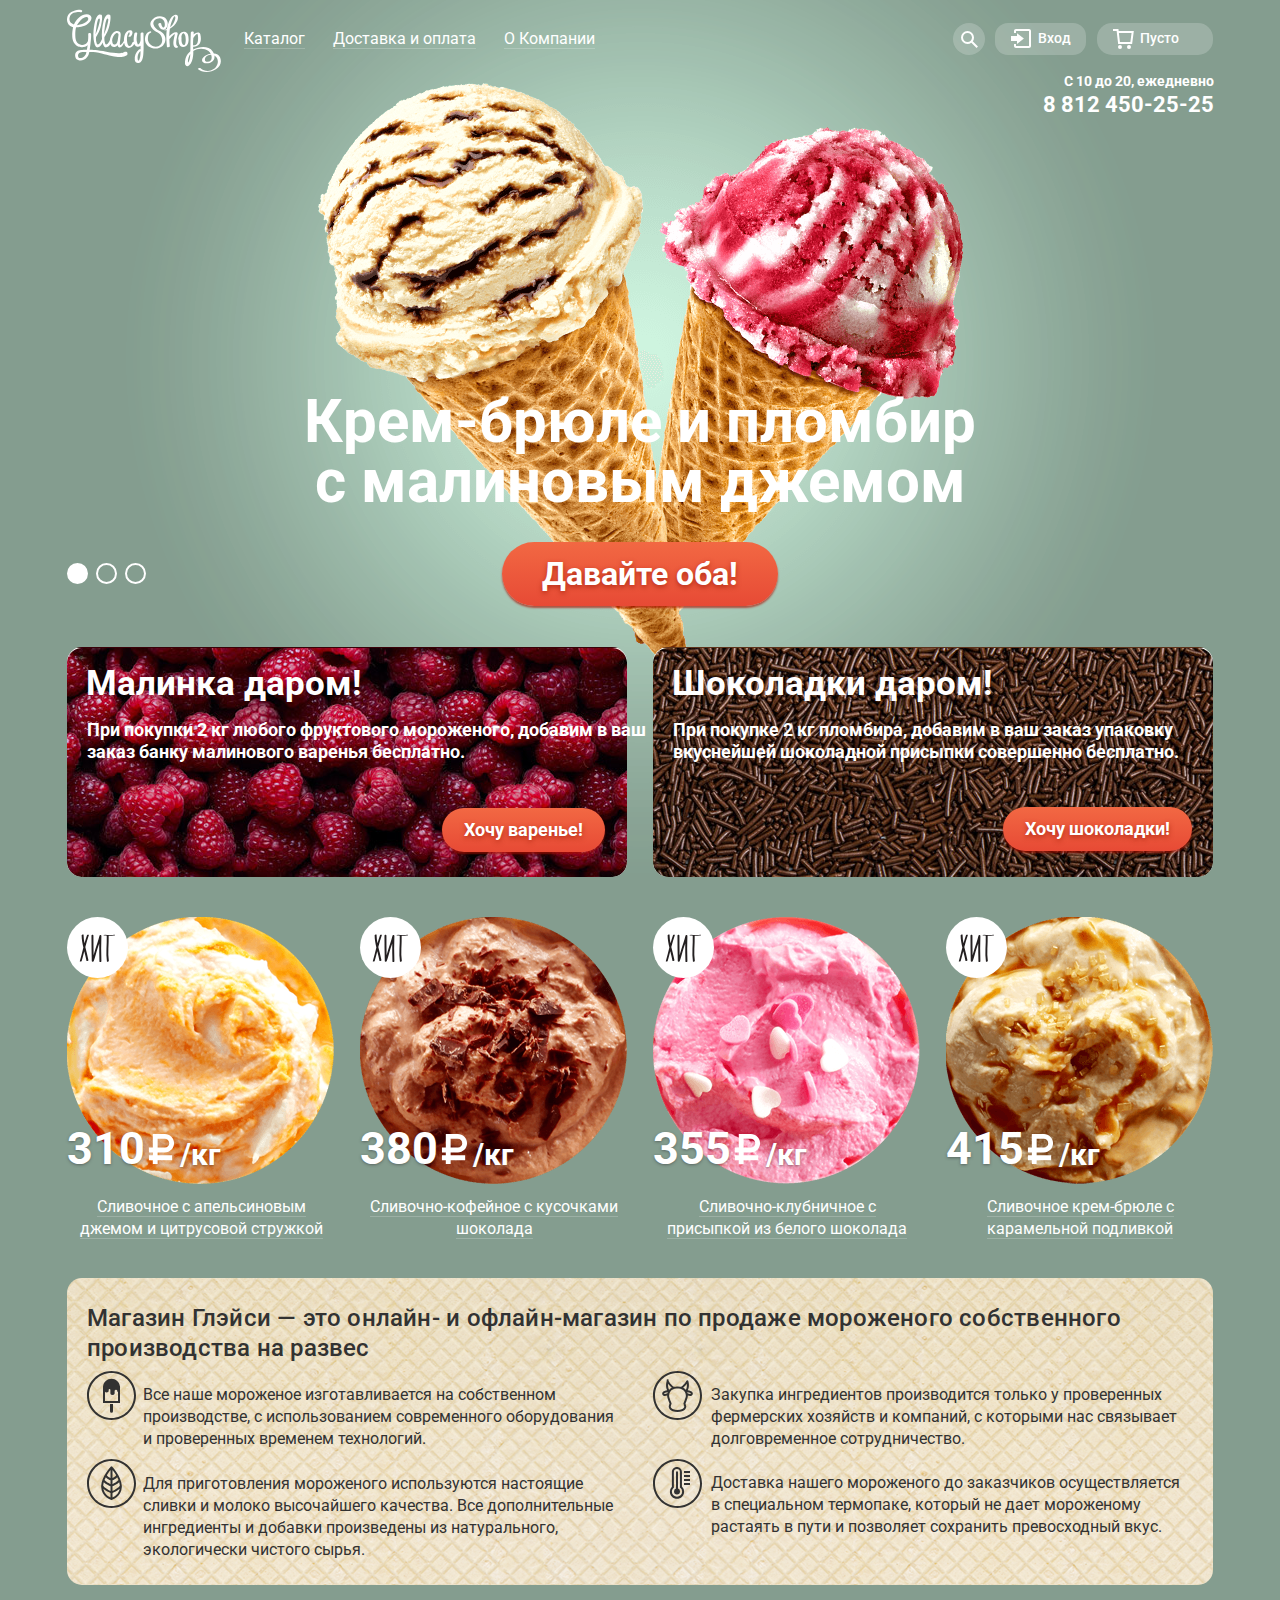
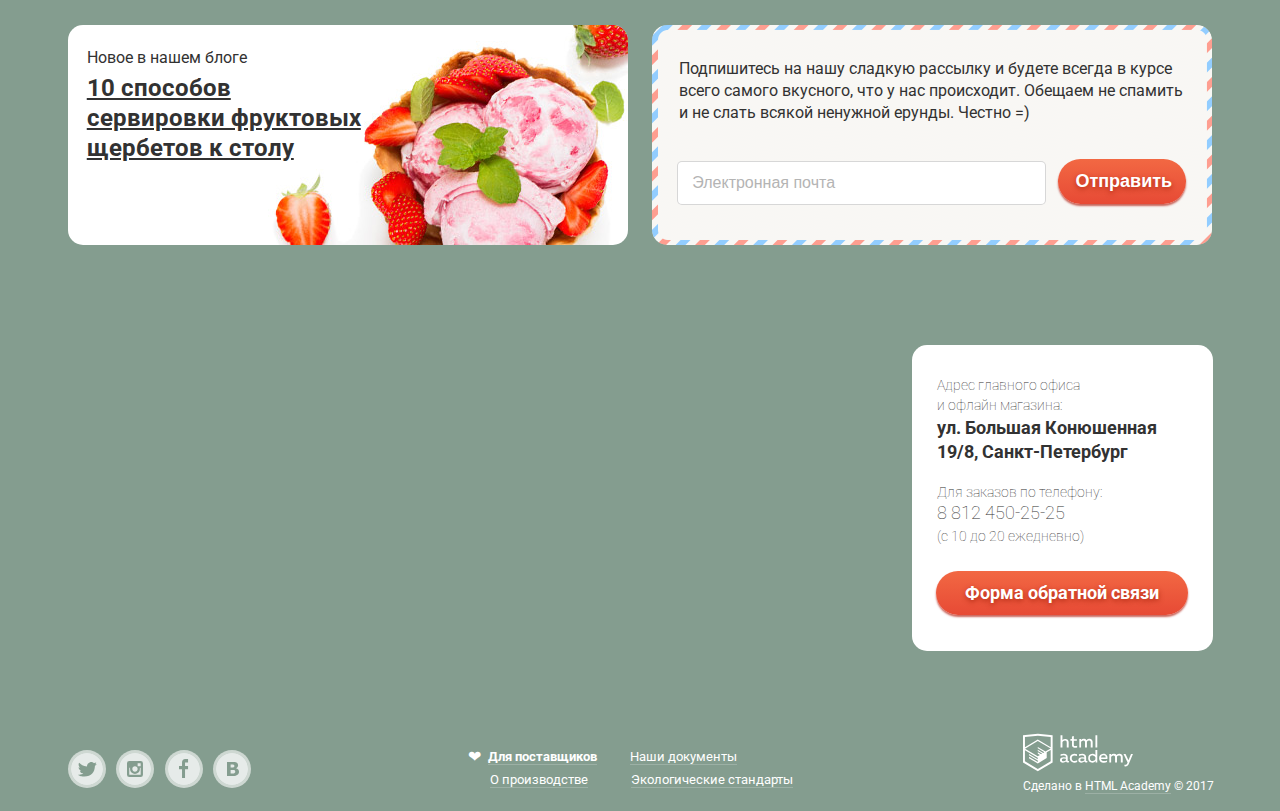
==== commit f615c531: "К финалу" ====
--- a/index.html
+++ b/index.html
@@ -6,12 +6,11 @@
     	<link href="https://fonts.googleapis.com/css?family=Roboto:400,500,700&amp;subset=cyrillic" rel="stylesheet">
     	<link href="css/normalize.css" rel="stylesheet">
     	<link href="css/style.css" rel="stylesheet">
-    	
   	</head>
  	<body>
-	<input type="radio" id="btn-1" name="toggle" checked>
-    <input type="radio" id="btn-2" name="toggle">
-    <input type="radio" id="btn-3" name="toggle">
+		<input class="radio-toggle" type="radio" id="btn-1" name="toggle" checked>
+	    <input class="radio-toggle" type="radio" id="btn-2" name="toggle">
+	    <input class="radio-toggle" type="radio" id="btn-3" name="toggle">
  	<div class="site-wrapper">
  		<div class="header-container">
 			<header class="main-header">
@@ -38,7 +37,6 @@
 					</nav>
 				</div>
 				<section class="user-menu-info">
-					<div class="user-menu">
 						<h2 class="visually-hidden">Меню пользователя</h2>
 						<div class="head-search">
 								<a class="button-search" href="#">
@@ -82,46 +80,46 @@
 							<span>Пусто</span>
 							</a>
 						</div>
-					</div>
 					<div class="info-menu">
 							<p class="work-time">С 10 до 20, ежедневно
-								<span><a class="tel" href="tel:88124502525">8 812 450-25-25</a></span>
+								<span><a class="tel-head" href="tel:88124502525">8 812 450-25-25</a></span>
 							</p>
 					</div>
 				</section>		
 			</header>
 		</div>
+
 		<main class="container">
-			<section class="slider">
-				<h2 class="visually-hidden">Слайд Глейси</h2>
-				<div class="slide" id="slide1">
-            		<div class="slide-title">Крем-брюле и пломбир с малиновым джемом</div>
-            		<a class="slide-btn" href="#">Давайте оба!</a>
-            	</div>
-            	<div class="slide" id="slide2">
-            		<div class="slide-title">Шоколадный пломбир и лимонный сорбет</div>
-            		<a class="slide-btn" href="#">Давайте оба!</a>
-          		</div>
-         		 <div class="slide" id="slide3">
-            		<div class="slide-title">Пломбир с помадкой и клубничный щербет</div>
-            		<a class="slide-btn" href="#">Давайте оба!</a>
-         		</div>
-         		<div class="slider-controls">
-            		<label for="btn-1"></label>
-           			<label for="btn-2"></label>
-            		<label for="btn-3"></label>
-          		</div>
-			</section>
+			<div class="slider-wrap">
+				<section class="slider">
+					<h2 class="visually-hidden">Слайд Глейси</h2>
+					<div class="slide" id="slide1">
+	            		<div class="slide-title">Крем-брюле и пломбир с малиновым джемом</div>
+	            		<a class="slide-btn" href="#">Давайте оба!</a>
+	            	</div>
+	            	<div class="slide" id="slide2">
+	            		<div class="slide-title">Шоколадный пломбир и лимонный сорбет</div>
+	            		<a class="slide-btn" href="#">Давайте оба!</a>
+	          		</div>
+	         		 <div class="slide" id="slide3">
+	            		<div class="slide-title">Пломбир с помадкой и клубничный щербет</div>
+	            		<a class="slide-btn" href="#">Давайте оба!</a>
+	         		</div>
+	         		<div class="slider-controls">
+	            		<label for="btn-1"></label>
+	           			<label for="btn-2"></label>
+	            		<label for="btn-3"></label>
+	          		</div>
+	          	</section>
+			</div>
 			<section class="promo">
 				<h2 class="visually-hidden">Акции Глейси</h2>
 				<article class="promo1">
-					<h2 class="visually-hidden">Акция1</h2>
 						<h2 class="promo-caption">Малинка даром!</h2>
 						<p>При покупки 2 кг любого фруктового мороженого, добавим в ваш заказ банку малинового варенья бесплатно.</p>
 						<a class="button" href="#">Хочу варенье!</a>
 				</article>
 				<article class="promo2">
-					<h2 class="visually-hidden">Акция1</h2>
 						<h2 class="promo-caption">Шоколадки даром!</h2>
 						<p>При покупке 2 кг пломбира, добавим в ваш заказ упаковку вкуснейшей шоколадной присыпки совершенно бесплатно.</p>
 						<a class="button" href="#">Хочу шоколадки!</a>
@@ -194,10 +192,8 @@
 			</section>
 			<section class="info-gllacy">
 					<div class="info-about-us">
-						<div class="info-caption">
 							<h2 class="visually-hidden"> Инфотмация о преимуществах</h2>
-							<b>Магазин Глейси  —  это онлайн и офлайн магазин по продаже мороженого собственного производства на развес</b>
-						</div>
+							<span class="info-caption">Магазин Глэйси &mdash; это онлайн- и офлайн-магазин по продаже мороженого собственного производства на развес</span>
 						<div class="info-features">
 							<ul class="features">
 								<li class="feature feature1">Все наше мороженое изготавливается на собственном производстве, с использованием современного оборудования и проверенных временем технологий.</li>
@@ -209,63 +205,57 @@
 					</div>
 			</section>
 			<div class="container-news-subscription">
-				<div class="news-subscription">
-					<article class="news">
-						<h2 class="visually-hidden">Сервировка щербетов</h2>
-							<p>Новое в нашем блоге</p>
-							<a href="#">10 способов сервировки фруктовых щербетов к столу</a>	
-					</article>
-					<section class="subscription">
-						<h2 class="visually-hidden">Подписка</h2>
-						<p>Подпишитесь на нашу сладкую рассылку и будете всегда в курсе всего самого вкусного, что у нас происходит. Обещаем не спамить и не слать всякой ненужной ерунды. Честно =)</p>
-							<form class="subscription-form" action="https://echo.htmlacademy.ru" method="post">
-								<span class="email-sub">
-									<input class="input-subscription" id="input-subscription" type="email" name="subsctiption" value="" placeholder="Электронная почта" required>
-										<label class="label-subscription" for="input-subscription">Электронная почта</label>
-									<button class="button" type="submit">Отправить</button>
-								</span>
-							</form>
-						</section>
-				</div>
+				<article class="news">
+					<h2 class="visually-hidden">Сервировка щербетов</h2>
+						<p>Новое в нашем блоге</p>
+						<a href="#">10 способов сервировки фруктовых щербетов к столу</a>	
+				</article>
+				<section class="subscription">
+					<h2 class="visually-hidden">Подписка</h2>
+					<p>Подпишитесь на нашу сладкую рассылку и будете всегда в курсе всего самого вкусного, что у нас происходит. Обещаем не спамить и не слать всякой ненужной ерунды. Честно =)</p>
+						<form class="subscription-form" action="https://echo.htmlacademy.ru" method="post">
+							<input class="input-subscription" id="input-subscription" type="email" name="subsctiption" value="" placeholder="Электронная почта" required>
+								<label class="label-subscription" for="input-subscription">Электронная почта</label>
+							<button class="button" type="submit">Отправить</button>
+						</form>
+					</section>
 			</div>
 			<section class="map">
 				<h2 class="visually-hidden">Мы на карте.</h2>
-				<iframe class="google-map" src="https://www.google.com/maps/embed?pb=!1m18!1m12!1m3!1d1680.61413447991!2d30.324063308127236!3d59.93880775551158!2m3!1f0!2f0!3f0!3m2!1i1024!2i768!4f13.1!3m3!1m2!1s0x4696310fca5ba729%3A0xea9c53d4493c879f!2z0JHQvtC70YzRiNCw0Y8g0JrQvtC90Y7RiNC10L3QvdCw0Y8g0YPQuy4sIDE5LCDQodCw0L3QutGCLdCf0LXRgtC10YDQsdGD0YDQsywg0KDQvtGB0YHQuNGPLCAxOTExODY!5e0!3m2!1sru!2s!4v1511733490363" width="100%" height="430" frameborder="0" style="border:0" allowfullscreen></iframe>
+				<iframe class="google-map" src="https://www.google.com/maps/embed?pb=!1m18!1m12!1m3!1d1680.61413447991!2d30.324063308127236!3d59.93880775551158!2m3!1f0!2f0!3f0!3m2!1i1024!2i768!4f13.1!3m3!1m2!1s0x4696310fca5ba729%3A0xea9c53d4493c879f!2z0JHQvtC70YzRiNCw0Y8g0JrQvtC90Y7RiNC10L3QvdCw0Y8g0YPQuy4sIDE5LCDQodCw0L3QutGCLdCf0LXRgtC10YDQsdGD0YDQsywg0KDQvtGB0YHQuNGPLCAxOTExODY!5e0!3m2!1sru!2s!4v1511733490363" width="1200" height="430" style="border:0" allowfullscreen></iframe>
 				<!--<div class="map-pin">
 					<img src="img/pin-shadow.png" alt="Мы тут">
 				</div>-->
 				<div class="map-container">
 					<div class="info-map">
-						<p>Адрес главного офиса<br>
-						и офлайн магазина:</p>
-						<address>
-							<ul class="feedback-info">
-								<li class="adres">ул. Большая Конюшенная</li>
-								<li class="adres">19/8, Санкт-Петербург</li>
-								<li>Для заказов по телефону</li>
-								<li class="tel"><a href="tel:88124502525">8 812 450-25-25</a></li>
-								<li class="work-time">(c 10 до 20 ежедневно)</li>
-							</ul>
-						</address>
+						<p class="info-container">
+							<span class="info-address">Адрес главного офиса и офлайн магазина:</span>
+							<span class="address">ул. Большая Конюшенная 19/8, Санкт-Петербург</span>
+							<span class="info-tel">Для заказов по телефону:</span>
+							<a class="tel" href="tel:88124502525">8 812 450-25-25</a>
+							<span class="work-time-map">(c 10 до 20 ежедневно)</span>
+						</p>
 						<a class="button button-feedback" href="#">Форма обратной связи</a>	
 					</div>
 				</div>
 			</section>
 		</main>
+
 		<footer class="main-footer">
 			<h2 class="visually-hidden">Мы в соцсетях</h2>
 				<div class="footer-social">
 					<ul>
 						<li><a class="social-button" href="#"><span class="visually-hidden">Твитер</span>
-						<svg xmlns="http://www.w3.org/2000/svg" width="32" height="32" viewBox="0 0 32 32"><path fill="#e6ebe9" d="M16 0C7.164 0 0 7.164 0 16c0 8.837 7.164 16 16 16 8.837 0 16-7.163 16-16 0-8.836-7.163-16-16-16zm7.944 12.809c-.251 6.516-3.463 10.832-10.992 10.702h-.486c-.447 0-4.543-.443-5.344-1.823 2.479.19 4.247-.406 5.12-1.136-1.048-.289-2.923-.461-3.251-2.848.384.104.618.221 1.299.113-1.307-.824-2.758-1.519-2.679-3.643.311.317 1.164.518 1.46.457-.768-.233-2.149-3.244-.974-4.781 1.984 1.79 4.075 3.482 7.804 3.643.227-2.214 1.24-3.699 3.168-4.325 1.84-.479 3.255.26 3.901 1.138.737-.224 1.453-.466 2.193-.685-.004.833-.569 1.463-.935 1.709.747.165 1.423-.475 1.423-.475-.184.963-1.094 1.725-1.707 1.954z"/></svg>
+							<svg xmlns="http://www.w3.org/2000/svg" width="32" height="32" viewBox="0 0 32 32"><path fill="#e6ebe9" d="M16 0C7.164 0 0 7.164 0 16c0 8.837 7.164 16 16 16 8.837 0 16-7.163 16-16 0-8.836-7.163-16-16-16zm7.944 12.809c-.251 6.516-3.463 10.832-10.992 10.702h-.486c-.447 0-4.543-.443-5.344-1.823 2.479.19 4.247-.406 5.12-1.136-1.048-.289-2.923-.461-3.251-2.848.384.104.618.221 1.299.113-1.307-.824-2.758-1.519-2.679-3.643.311.317 1.164.518 1.46.457-.768-.233-2.149-3.244-.974-4.781 1.984 1.79 4.075 3.482 7.804 3.643.227-2.214 1.24-3.699 3.168-4.325 1.84-.479 3.255.26 3.901 1.138.737-.224 1.453-.466 2.193-.685-.004.833-.569 1.463-.935 1.709.747.165 1.423-.475 1.423-.475-.184.963-1.094 1.725-1.707 1.954z"/></svg>
 						</a></li>
 						<li><a class="social-button" href="#"><span class="visually-hidden">Инстаграм</span>
-						<svg xmlns="http://www.w3.org/2000/svg" width="32" height="32" viewBox="0 0 32 32"><g fill="#e6ebe9"><path d="M20.916 16a4.938 4.938 0 1 1-9.877 0c0-.394.051-.773.138-1.14h-.897v6.838h11.396V14.86h-.897c.086.367.137.746.137 1.14z"/><path d="M15.978 18.659c1.466 0 2.659-1.193 2.659-2.659s-1.193-2.659-2.659-2.659c-1.466 0-2.659 1.193-2.659 2.659s1.192 2.659 2.659 2.659zM18.637 10.302h3.039v3.039h-3.039z"/><path d="M16 0C7.164 0 0 7.164 0 16c0 8.837 7.164 16 16 16 8.837 0 16-7.163 16-16 0-8.836-7.163-16-16-16zm7.955 21.698a2.285 2.285 0 0 1-2.279 2.279H10.279A2.285 2.285 0 0 1 8 21.698V10.302a2.286 2.286 0 0 1 2.279-2.279h11.396a2.286 2.286 0 0 1 2.279 2.279v11.396z"/></g></svg></a></li>
+							<svg xmlns="http://www.w3.org/2000/svg" width="32" height="32" viewBox="0 0 32 32"><g fill="#e6ebe9"><path d="M20.916 16a4.938 4.938 0 1 1-9.877 0c0-.394.051-.773.138-1.14h-.897v6.838h11.396V14.86h-.897c.086.367.137.746.137 1.14z"/><path d="M15.978 18.659c1.466 0 2.659-1.193 2.659-2.659s-1.193-2.659-2.659-2.659c-1.466 0-2.659 1.193-2.659 2.659s1.192 2.659 2.659 2.659zM18.637 10.302h3.039v3.039h-3.039z"/><path d="M16 0C7.164 0 0 7.164 0 16c0 8.837 7.164 16 16 16 8.837 0 16-7.163 16-16 0-8.836-7.163-16-16-16zm7.955 21.698a2.285 2.285 0 0 1-2.279 2.279H10.279A2.285 2.285 0 0 1 8 21.698V10.302a2.286 2.286 0 0 1 2.279-2.279h11.396a2.286 2.286 0 0 1 2.279 2.279v11.396z"/></g></svg>
+						</a></li>
 						<li><a class="social-button" href="#"><span class="visually-hidden">Фейсбук</span>
-						<svg xmlns="http://www.w3.org/2000/svg" width="32" height="32" viewBox="0 0 32 32"><path fill="#e6ebe9" d="M16 0C7.164 0 0 7.163 0 16s7.164 16 16 16c8.837 0 16-7.164 16-16S24.837 0 16 0zm4.062 9.455h-3.021v3.444h3.021v3.445h-3.021v8.61H14.02v-8.61H11v-3.445h3.021V9.455c0-1.902 1.353-3.445 3.021-3.445h3.021v3.445z"/></svg>
+							<svg xmlns="http://www.w3.org/2000/svg" width="32" height="32" viewBox="0 0 32 32"><path fill="#e6ebe9" d="M16 0C7.164 0 0 7.163 0 16s7.164 16 16 16c8.837 0 16-7.164 16-16S24.837 0 16 0zm4.062 9.455h-3.021v3.444h3.021v3.445h-3.021v8.61H14.02v-8.61H11v-3.445h3.021V9.455c0-1.902 1.353-3.445 3.021-3.445h3.021v3.445z"/></svg>
 						</a></li>
 						<li><a class="social-button" href="#"><span class="visually-hidden">Вконтакте</span>
-						<svg xmlns="http://www.w3.org/2000/svg" width="32" height="32" viewBox="0 0 32 32"><g fill="#e6ebe9"><path d="M16.637 14.495c.402-.019.719-.082.951-.188.326-.145.54-.33.641-.559.101-.229.15-.496.15-.797 0-.232-.058-.465-.174-.697-.116-.232-.322-.405-.617-.517-.264-.1-.592-.155-.984-.165a76.242 76.242 0 0 0-1.652-.014h-.339v2.965h.565c.571 0 1.057-.009 1.459-.028zM18.118 17.084c-.282-.081-.672-.125-1.166-.132a127.97 127.97 0 0 0-1.55-.009h-.79v3.493h.264c1.014 0 1.74-.003 2.18-.009a3.2 3.2 0 0 0 1.212-.245c.377-.157.633-.364.774-.625s.214-.562.214-.9c0-.446-.088-.788-.261-1.03-.17-.241-.464-.423-.877-.543z"/><path d="M16 0C7.164 0 0 7.164 0 16c0 8.837 7.164 16 16 16 8.837 0 16-7.163 16-16 0-8.836-7.163-16-16-16zm6.602 20.531a3.73 3.73 0 0 1-1.124 1.327c-.552.415-1.161.71-1.823.886s-1.501.264-2.519.264h-6.121V8.987h5.443c1.13 0 1.957.038 2.48.113a5.126 5.126 0 0 1 1.561.5c.533.27.929.632 1.189 1.087.26.455.392.975.392 1.558 0 .678-.179 1.278-.536 1.795-.358.518-.863.92-1.517 1.208v.075c.917.182 1.642.559 2.179 1.13.537.571.807 1.325.807 2.261 0 .678-.138 1.283-.411 1.817z"/></g></svg>
+							<svg xmlns="http://www.w3.org/2000/svg" width="32" height="32" viewBox="0 0 32 32"><g fill="#e6ebe9"><path d="M16.637 14.495c.402-.019.719-.082.951-.188.326-.145.54-.33.641-.559.101-.229.15-.496.15-.797 0-.232-.058-.465-.174-.697-.116-.232-.322-.405-.617-.517-.264-.1-.592-.155-.984-.165a76.242 76.242 0 0 0-1.652-.014h-.339v2.965h.565c.571 0 1.057-.009 1.459-.028zM18.118 17.084c-.282-.081-.672-.125-1.166-.132a127.97 127.97 0 0 0-1.55-.009h-.79v3.493h.264c1.014 0 1.74-.003 2.18-.009a3.2 3.2 0 0 0 1.212-.245c.377-.157.633-.364.774-.625s.214-.562.214-.9c0-.446-.088-.788-.261-1.03-.17-.241-.464-.423-.877-.543z"/><path d="M16 0C7.164 0 0 7.164 0 16c0 8.837 7.164 16 16 16 8.837 0 16-7.163 16-16 0-8.836-7.163-16-16-16zm6.602 20.531a3.73 3.73 0 0 1-1.124 1.327c-.552.415-1.161.71-1.823.886s-1.501.264-2.519.264h-6.121V8.987h5.443c1.13 0 1.957.038 2.48.113a5.126 5.126 0 0 1 1.561.5c.533.27.929.632 1.189 1.087.26.455.392.975.392 1.558 0 .678-.179 1.278-.536 1.795-.358.518-.863.92-1.517 1.208v.075c.917.182 1.642.559 2.179 1.13.537.571.807 1.325.807 2.261 0 .678-.138 1.283-.411 1.817z"/></g></svg>
 						</a></li>
 					</ul>
 				</div>
@@ -281,9 +271,10 @@
 				</div>
 				<div class="copyright">
 					<a href="https://htmlacademy.ru/intensive/htmlcss"><img src="img/logo-htmlacademy.svg" width="110" height="45" alt="Логотип HTML Academy"></a>
-					<p>Сделано в <a href="https://htmlacademy.ru/intensive/htmlcss">HTML Academy</a> © 2017</p>
+					<p>Сделано в <a class="academy" href="https://htmlacademy.ru/intensive/htmlcss">HTML Academy</a> © 2017</p>
 				</div>
 		</footer>
+
 		<section class="modal modal-feedback">
 			<h2 class="feedback-caption">Мы обязательно вам ответим!</h2>
 				<form class="feedback-form" action="https://echo.htmlacademy.ru" method="post">
--- a/css/style.css
+++ b/css/style.css
@@ -6,11 +6,11 @@
     font-size: 16px;
     line-height: 22px;
     color: #323232;
-    font-weight: bold;
+    font-weight: normal;
     background-color: #849d8f;
 }
 
-body > input[type="radio"] {
+.radio-toggle {
     display: none;
 }
 
@@ -35,6 +35,7 @@
     line-height: 41px;
     color: #ffffff;
     font-weight: bold;
+    margin-bottom: 1px;
 }
 
 .item-caption-for-hit a,
@@ -42,7 +43,7 @@
     font-size: 16px;
     line-height: 22px;
     color: #ffffff;
-    font-weight: normal;
+    font-weight: medium;
 }
 
 /* Скрыть заголовки доступно */
@@ -79,7 +80,7 @@
 }
 
 .site-wrapper {
-    min-width: 940px;
+    min-width: 1200px;
     background-color: #849d8f;
     background-image: url("../img/slide1.png");
     background-repeat: no-repeat;
@@ -87,11 +88,16 @@
     transition: background-image 0.5s ease, background-color 0.5s ease;
 }
 
-.slider {
+.slider-wrap {
     width: 1146px;
     position: relative;
     padding-top: 270px;
     margin: 0 auto;
+    
+}
+
+.slider {
+    width: 700px;
     text-align: center;
     color: #ffffff;
     margin-bottom: 40px;
@@ -99,6 +105,8 @@
 
 .slide {
     display: none;
+    width: 1146px;
+    margin: 0 auto;
 }
 
 .slide-title {
@@ -231,7 +239,7 @@
     display: flex;
     margin-left: auto;
     margin-right: auto;
-    width: 1200px;
+    min-width: 1200px;
     font-size: 16px;
     line-height: 18px;
     color: #ffffff;
@@ -239,7 +247,7 @@
 
 .logo-menu {
     display: flex;
-    width: 585px;
+    width: 800px;
 }
 
 .logo-header {
@@ -252,13 +260,14 @@
 
 .site-navigation {
     display: flex;
+    flex-wrap: wrap;
     list-style: none;
-    justify-content: space-around;
-    width: 380px;
+    justify-content: flex-start;
+    width: 100%;
     padding: 0;
     margin: 0;
     margin-top: 22px;
-    margin-left: 8px;
+    margin-left: 9px;
 }
 
 .head-sub-menu {
@@ -318,6 +327,10 @@
     background-color: rgba(255,255,255,.2);
 }
 
+li.top-nav:hover {
+    font-weight: bold;
+}
+
 .sub-menu a {
     display: block;
     padding: 8px 5px 8px 22px;
@@ -348,13 +361,16 @@
 
 ul .top-nav-active {
     width: 87px;
-    height: 34px;
+    height: 33px;
     background: #d07058;
     border-radius: 15px;
+    margin-left: 2px;
+    margin-top: 1px;
 }
 
 li .active-nav {
     background: #d07058;
+    color: #ffffff;
     border-radius: 0px;
 }
 
@@ -364,6 +380,7 @@
     display: flex;
     width: 270px;
     flex-wrap: wrap;
+    justify-content: space-around;
     margin-left: auto;
     margin-right: 22px;
     margin-top: 23px;
@@ -372,13 +389,6 @@
     line-height: 15px;
 }
 
-.user-menu {
-    display: flex;
-    flex-wrap: wrap;
-    justify-content: space-around;
-    width: 270px;
-}
-
 /* Меню поиска */
 
 .head-search {
@@ -412,7 +422,7 @@
 .search-window {
     width: 342px;
     position: absolute;
-    right: 0;
+    right: 0px;
     padding-top: 10px;
     visibility: hidden;
     pointer-events: none;
@@ -665,7 +675,7 @@
 }
 
 .user-window-content a:hover,
- .user-window-content a:active {
+.user-window-content a:active {
     color: #ffbc9e;
 }
 
@@ -746,7 +756,7 @@
     display: block;
 }
 
-.tel {
+.tel-head {
     margin-top: 4px;
     font-size: 22px;
     line-height: 24px;
@@ -767,16 +777,16 @@
 .promo1 {
     width: 560px;
     height: 230px;
-    margin-top: 2px;
-    background-image: url(../img/malina.jpg);
+    margin-top: 1px;
+    background: #380108 url(../img/malina.jpg) no-repeat center;
     border-radius: 15px;
 }
 
 .promo2 {
     width: 560px;
     height: 230px;
-    margin-top: 2px;
-    background-image: url(../img/chokolate.jpg);
+    margin-top: 1px;
+    background: #5c321a url(../img/chokolate.jpg) no-repeat center;
     border-radius: 15px;
 }
 
@@ -792,19 +802,19 @@
     margin-left: 20px;
     font-size: 18px;
     line-height: 22px;
-    width: 515px;
-    color: #ffffff;
-    z-index: 1;
+    font-weight: bold;
+    width: 100%;
+    color: #ffffff;
 }
 
 .promo1 a {
     margin-left: 375px;
-    margin-top: 28px;
+    margin-top: 27px;
 }
 
 .promo2 a {
     margin-left: 350px;
-    margin-top: 27px;
+    margin-top: 26px;
 }
 
 /* Краткий каталог */
@@ -919,7 +929,7 @@
     max-width: 256px;
     min-height: 40px;
     margin-left: 6px;
-    margin-top: 5px;
+    margin-top: 4px;
 }
 
 .item-caption {
@@ -940,7 +950,7 @@
     height: 307px;
     margin-right: auto;
     margin-left: auto;
-    margin-top: -15px;
+    margin-top: -13px;
 }
 
 .info-about-us {
@@ -951,11 +961,16 @@
 }
 
 .info-caption {
-    padding-left: 23px;
-    padding-top: 24px;
-}
-
-.info-about-us .features {
+    display: block;
+    padding-left: 20px;
+    padding-top: 25px;
+    font-size: 24px;
+    line-height: 30px;
+    font-weight: 500;
+    letter-spacing: 0.21px;
+}
+
+.features {
     margin: 0;
     padding: 0;
 }
@@ -971,20 +986,16 @@
     color: #323232;
 }
 
-.info-gllacy b {
-    font-size: 24px;
-    line-height: 30px;
-    font-weight: normal;
-}
-
 .info-gllacy li {
     list-style: none;
+    font-size: 16px;
+    line-height: 22px;
     font-weight: normal;
-    margin-top: 6px;
+    margin-top: 4px;
 }
 
 .features li:nth-child(2) {
-    margin-top: 6px;
+    margin-top: 4px;
     margin-left: -3px;
 }
 
@@ -993,7 +1004,7 @@
 }
 
 .features li:nth-child(4) {
-    margin-top: -7px;
+    margin-top: -5px;
     margin-left: -3px;
 }
 
@@ -1008,7 +1019,7 @@
     width: 49px;
     height: 49px;
     left: 20px;
-    top: 5px;
+    top: 4px;
 }
 
 .feature2::before {
@@ -1017,8 +1028,8 @@
     background-image: url(../img/cow.svg);
     width: 49px;
     height: 49px;
-    left: 17px;
-    top: 5px;
+    left: 18px;
+    top: 4px;
 }
 
 .feature3::before {
@@ -1027,8 +1038,8 @@
     background-image: url(../img/eco.svg);
     width: 49px;
     height: 49px;
-    left: 19px;
-    top: 4px;
+    left: 20px;
+    top: 3px;
 }
 
 .feature4::before {
@@ -1037,25 +1048,26 @@
     background-image: url(../img/thermometer.svg);
     width: 49px;
     height: 49px;
-    left: 17px;
-    top: 6px;
-}
-
-.news-subscription {
+    left: 18px;
+    top: 4px;
+}
+
+/* Новости */
+
+.container-news-subscription {
     display: flex;
     width: 1146px;
-    justify-content: space-between;
+    justify-content: space-around;
     margin: 0 auto;
     margin-top: 40px;
 }
-
-/* Новости */
 
 .news {
     background-image: url(../img/strawberry.jpg);
     width: 560px;
     height: 220px;
     border-radius: 15px;
+    margin-right: 23px;
 }
 
 .subscription {
@@ -1066,7 +1078,7 @@
 }
 
 .news p {
-    margin-left: 20px;
+    margin-left: 19px;
     margin-top: 22px;
     font-size: 16px;
     line-height: 22px;
@@ -1078,8 +1090,9 @@
     width: 285px;
     font-size: 24px;
     line-height: 30px;
-    margin-left: 20px;
-    margin-top: -11px;
+    font-weight: bold;
+    margin-left: 19px;
+    margin-top: -12px;
     color: #323232;
     align-content: center;
     text-decoration: underline;
@@ -1100,15 +1113,12 @@
     font-size: 16px;
     line-height: 22px;
     font-weight: normal;
+    margin-top: 15px;
 }
 
 .subscription-form {
     display: flex;
-}
-
-.email-sub {
-    position: relative;
-    display: flex;
+    position: relative;
     justify-content: space-between;
     width: 510px;
     margin-left: 25px;
@@ -1119,19 +1129,20 @@
     width: 369px;
     height: 44px;
     margin-top: 21px;
-    margin-left: 1px;
+    margin-right: 8px;
     box-sizing: border-box;
 }
 
 .subscription-form button {
-    width: 129px;
-    padding: 0px;
-    margin-top: 17px;
-    margin-right: 0px;
+    width: 128px;
+    height: 45px;
+    padding: 0px 0px 2px 3px;
+    margin-top: 19px;
+    margin-right: 1px;
     vertical-align: top;
     font-size: 18px;
     line-height: 24px;
-    font-weight: 700;
+    font-weight: bold;
 }
 
 .label-subscription {
@@ -1195,61 +1206,51 @@
 
 .button-feedback {
     text-align: center;
-    width: 206px;
-    margin-left: -15px;
-    margin-top: 17px;
+    width: 208px;
+    margin-left: -16px;
 }
 
 .info-map p {
     font-size: 14px;
     line-height: 20px;
-    font-weight: normal;
+    font-weight: lighter;
     font-style: normal;
     margin-left: -15px;
     margin-top: 2px;
 }
 
-.feedback-info {
-    font-size: 14px;
-    line-height: 20px;
-    font-weight: normal;
-    font-style: normal;
-    margin: 5px -16px;
-    list-style: none;
-}
-
-.feedback-info .adres {
-    margin-left: -40px;
-    margin-top: -13px;
+.info-container span {
+    display: block;
+}
+
+.info-address {
+    width: 150px;
+}
+
+.address {
     font-size: 18px;
     line-height: 24px;
     font-weight: bold;
-}
-
-.feedback-info li:nth-child(2) {
-    margin-top: 0px;
-}
-
-.feedback-info li:nth-child(3) {
-    margin-left: -40px;
+    margin-top: 1px;
+}
+
+.info-tel {
     margin-top: 18px;
 }
 
-.tel a {
+a.tel {
     font-size: 18px;
     line-height: 22px;
     color: #323232;
-    font-style: normal;
-    margin-left: -40px;
-    text-decoration: none;
-}
-
-.feedback-info .work-time {
-    margin-left: -40px;
+    text-decoration: none;;
+}
+
+.work-time-map  {
+    margin-top: 2px;
 }
 
 .button-feedback {
-    margin-top: 21px;
+    margin-top: 11px;
 }
 
 /* Подвал */
@@ -1279,10 +1280,9 @@
     width: 32px;
     height: 32px;
     margin-top: 37px;
-    margin-left: 14px;
+    margin-left: 13px;
     border-radius: 50%;
     box-shadow: 0 0 0 3px rgba(255,255,255,.6), inset 0 0 0 1px rgba(255,255,255,.6);
-    opacity: .8;
 }
 
 .social-button:hover path,
@@ -1296,7 +1296,7 @@
     align-content: space-between;
     padding: 0;
     list-style-type: none;
-    margin-left: 30px;
+    margin-left: 4px;
     margin-top: 32px;
     width: 300px;
     font-size: 13px;
@@ -1311,6 +1311,8 @@
     line-height: 18px;
     font-weight: normal;
     color: #ffffff;
+    text-decoration: none;
+    border-bottom: 1px solid rgba(255,255,255,0.2);
 }
 
 .footer-docs a:hover,
@@ -1341,7 +1343,7 @@
 .heart::before {
     content: "❤";
     position: absolute;
-    left: -22px;
+    left: -20px;
     font-weight: normal;
     font-size: 16px;
 }
@@ -1351,8 +1353,8 @@
 }
 
 .copyright {
-    margin-top: 13px;
-    margin-left: 25px;
+    margin-top: 14px;
+    margin-right: -1px;
 }
 
 .copyright a + p {
@@ -1366,15 +1368,15 @@
     color: #ffffff;
 }
 
-.copyright a {
-    color: #ffffff;
-    text-decoration: underline;
+.copyright a.academy {
+    color: #ffffff;
+    text-decoration: none;
+    border-bottom: 1px solid rgba(255,255,255,0.2);
 }
 
 .copyright a:hover,
 .copyright a:active {
     color: #ffbc9e;
-    text-decoration: underline;
 }
 
 /* ----------------Страница каталога--------------------- */
@@ -1385,13 +1387,13 @@
 
 /* Корзина */
 
-.head-basket {
+.head-basket-catalog {
     position: relative;
     height: 32px;
 }
 
 .head-basket-catalog span {
-    color: #ffffff;
+    color: #000000;
     margin-left: 13px;
 }
 
@@ -1406,7 +1408,7 @@
     height: 19px;
     padding: 8px 17px 5px 27px;
     display: block;
-    background-color: #a1b4a9;
+    background-color: #ffffff;
     text-align: center;
     border-radius: 15px;
     vertical-align: middle;
@@ -1415,7 +1417,7 @@
 
 .button-full-basket svg {
     position: absolute;
-    left: 14px;
+    left: 15px;
     top: 6px;
 }
 
@@ -1484,7 +1486,13 @@
     width: 200px;
     height: 45px;
     justify-content: flex-end;
-    margin-left: 310px;
+    margin-left: 300px;
+    color: #000000;
+}
+
+.item-price-size p {
+    display: inline;
+    color: #a6a6a5;
 }
 
 .basket-close-button {
@@ -1623,21 +1631,36 @@
 
 /* Сортировка */
 
-.filter-form select {
+ select.sorting {
     width: 193px;
     height: 34px;
-    padding-left: 12px;
+    padding-left: 15px;
+    margin-top: -2px;
     font-size: 16px;
-    line-height: 36px;
+    line-height: 18px;
     color: #ffffff;
     background: rgba(255,255,255,.2);
-    background-position: 10px;
+    background-image: url(../img/select-arrow.svg);
+    background-repeat: no-repeat;
+    background-position: 93% 40%;
     border-radius: 18px;
-}
-
-.filter-form select:hover {
+    cursor: pointer;
+    -webkit-appearance: none;
+    /* для FF */
+    -moz-appearance: none;
+    text-indent: 0.01px; 
+    text-overflow: '';
+    /* для IE */
+    -ms-appearance: none;
+    appearance: none;
+}
+
+ select.sorting:hover {
     color: #343434;
-    background: #ffffff;
+    background: #9db1a5;
+    background-image: url(../img/select-arrow-black.svg);
+    background-repeat: no-repeat;
+    background-position: 93% 40%;
 }
 
 /* Цена */
@@ -1663,7 +1686,7 @@
 }
 
 .filter-price {
-    margin-left: 12px;
+    margin-left: 14px;
     width: 220px;
 }
 
@@ -1675,8 +1698,8 @@
     position: relative;
     width: 217px;
     height: 36px;
-    margin-top: -3px;
-    margin-left: 17px;
+    margin-top: -5px;
+    margin-left: 16px;
     background: rgba(255,255,255,.2);
     border-radius: 18px;
 }
@@ -1692,7 +1715,7 @@
     width: 176px;
     height: 4px;
     top: 16px;
-    margin-left: 19px;
+    margin-left: 21px;
     background: rgba(209, 218, 211, 1);
 }
 
@@ -1715,32 +1738,31 @@
 }
 
 .range-toggle-min {
-    left: 31px;
+    left: 34px;
+    top: 8px;
 }
 
 .range-toggle-max {
-    left: 130px;
-}
-
-.range-toggle:hover {
-    background: #1c4f80;
+    left: 132px;
+    top: 8px;
 }
 
 /*Жирность*/
 
 .filter-fat {
-    margin-left: 12px;
+    margin-left: 15px;
 }
 
 .fat-wrapper {
     position: relative;
     display: flex;
-    justify-content: space-around;
+    justify-content: flex-start;
     align-items: center;
-    width: 375px;
+    width: 404px;
     height: 36px;
-    padding: 0 20px;
-    margin-left: 16px;
+    padding: 0px 0px 0px 10px;
+    margin-left: 19px;
+    margin-top: -3px;
     background: rgba(255,255,255,.2);
     border-radius: 18px;
     color: #ffffff;
@@ -1749,11 +1771,22 @@
     font-weight: normal;
 }
 
+.fat-wrapper span {
+    display: inline-block;
+    vertical-align: baseline;
+    text-align: center;
+    margin-top: 1px;
+}
+
+.fat-wrapper .percent {
+    margin-top: 4px;
+}
+
 .radio-container {
     position: relative;
     display: block;
     padding-left: 4px;
-    padding-bottom: 4px;
+    padding-bottom: 3px;
     cursor: pointer;
     -webkit-user-select: none;
     -moz-user-select: none;
@@ -1761,12 +1794,20 @@
     user-select: none;
 }
 
+.zero span {
+    margin-left: 26px;
+}
+
+.ten {
+    margin-left: 47px;
+}
+
+.thirty {
+    margin-left: 45px;
+}
+
 .more-thirty {
-    margin-right: -24px;
-}
-
-.zero {
-    margin-left: -4px;
+    margin-left: 45px;
 }
 
 .radio-container input {
@@ -1775,100 +1816,109 @@
 }
 
 .radio-checkmark {
+    position: absolute;
+    content: "";
+    display: inline-block;
+    vertical-align: top;
+    width: 22px;
+    height: 22px;
+    top: 0px;
+    left: -26px;
+    background: url(../img/radio-off.svg);
+    background-repeat: no-repeat;
+}
+
+/*
+.radio-block {
+	opacity: 0.3;
+	cursor: default;
+}
+*/
+
+.radio-container input:checked ~ .radio-checkmark {
+    background: url(../img/radio-on.svg);
+    background-repeat: no-repeat;
+}
+
+.radio-checkmark:after {
+    content: "";
+    position: absolute;
+    display: none;
+}
+
+.radio-container input:checked ~ .-radio-checkmark:after {
+    display: block;
+}
+
+/* Наполнители */
+
+.filter-fillers {
+    padding-top: 4px;
+}
+
+.fillers {
+    position: relative;
+    display: flex;
+    justify-content: flex-start;
+    align-items: center;
+    width: 673px;
+    height: 36px;
+    padding: 0px 20px 0px 9px;
+    margin-top: -5px;
+    margin-left: 0px;
+    background: rgba(255,255,255,.2);
+    border-radius: 18px;
+    color: #ffffff;
+    font-size: 16px;
+    line-height: 18px;
+    font-weight: normal;
+}
+
+.box-container {
+    position: relative;
+    display: block;
+    padding-left: 40px;
+    margin-bottom: 0px;
+    cursor: pointer;
+    -webkit-user-select: none;
+    -moz-user-select: none;
+    -ms-user-select: none;
+    user-select: none;
+}
+
+.box-chokolate {
+    margin-left: 0px;
+}
+
+.box-sugar {
+    margin-left: 11px;
+}
+
+.box-fruit {
+    margin-left: 14px;
+}
+
+.box-syrup {
+    margin-left: 17px;
+}
+
+.box-jam {
+    margin-left: 12px;
+}
+
+.box-container input {
+    position: absolute;
+    opacity: 0;
+}
+
+.box-checkmark {
     position: absolute;
     content: "";
     display: inline-block;
     vertical-align: top;
     width: 26px;
     height: 26px;
-    top: -3px;
-    left: -26px;
-    background: url(../img/radio-off.svg);
-    background-repeat: no-repeat;
-}
-
-/*
-.radio-block {
-	opacity: 0.3;
-	cursor: default;
-}
-*/
-
-.radio-container input:checked ~ .radio-checkmark {
-    background: url(../img/radio-on.svg);
-    background-repeat: no-repeat;
-}
-
-.radio-checkmark:after {
-    content: "";
-    position: absolute;
-    display: none;
-}
-
-.radio-container input:checked ~ .-radio-checkmark:after {
-    display: block;
-}
-
-/* Наполнители */
-
-.fillers {
-    position: relative;
-    display: flex;
-    justify-content: space-around;
-    align-items: center;
-    width: 660px;
-    height: 36px;
-    padding: 0 20px;
-    margin-top: -2px;
-    background: rgba(255,255,255,.2);
-    border-radius: 18px;
-    color: #ffffff;
-    font-size: 16px;
-    line-height: 18px;
-    font-weight: normal;
-}
-
-.box-container {
-    position: relative;
-    display: block;
-    padding-left: 40px;
-    margin-bottom: 1px;
-    cursor: pointer;
-    -webkit-user-select: none;
-    -moz-user-select: none;
-    -ms-user-select: none;
-    user-select: none;
-}
-
-.box-chokolate {
-    margin-left: -19px;
-}
-
-.box-fruit {
-    margin-left: -5px;
-}
-
-.box-syrup {
-    margin-right: -2px;
-}
-
-.box-jam {
-    margin-right: -12px;
-}
-
-.box-container input {
-    position: absolute;
-    opacity: 0;
-}
-
-.box-checkmark {
-    position: absolute;
-    content: "";
-    display: inline-block;
-    vertical-align: top;
-    width: 26px;
-    height: 26px;
-    top: -2px;
+    top: -1px;
     left: 7px;
     background: url(../img/checkbox-off.svg);
     background-repeat: no-repeat;
@@ -1900,16 +1950,16 @@
 
 .filter-button {
     width: 170px;
-    height: 36px;
+    height: 34px;
     font-size: 16px;
     line-height: 18px;
     font-weight: 500;
     background: #9cb0a4;
     color: #ffffff;
-    border: 1px solid white;
+    border: 2px solid white;
     border-radius: 20px;
-    margin-top: 22px;
-    margin-right: 4px;
+    margin-top: 24px;
+    margin-right: 5px;
     padding-top: 2px;
     padding-left: 2px;
 }
@@ -1937,6 +1987,7 @@
 
 .item-list {
     display: flex;
+    justify-content: flex-start;
     flex-wrap: wrap;
 }
 
@@ -1953,7 +2004,7 @@
 .catalog-image-container img {
     margin-top: 0px;
     padding-top: 0px;
-    margin-bottom: 7px;
+    margin-bottom: 5px;
 }
 
 /* Пагинатор */
@@ -1964,8 +2015,8 @@
     width: 1146px;
     padding: 0px;
     padding-bottom: 19px;
-    margin-left: 10px;
-    margin-top: 27px;
+    margin-left: 9px;
+    margin-top: 35px;
     list-style-type: none;
     font-size: 16px;
     line-height: 18px;
@@ -2015,7 +2066,7 @@
     cursor: default;
 }
 
-.container-pagination-list {
+.pagination-list {
     border-bottom: 1px solid white;
 }
 
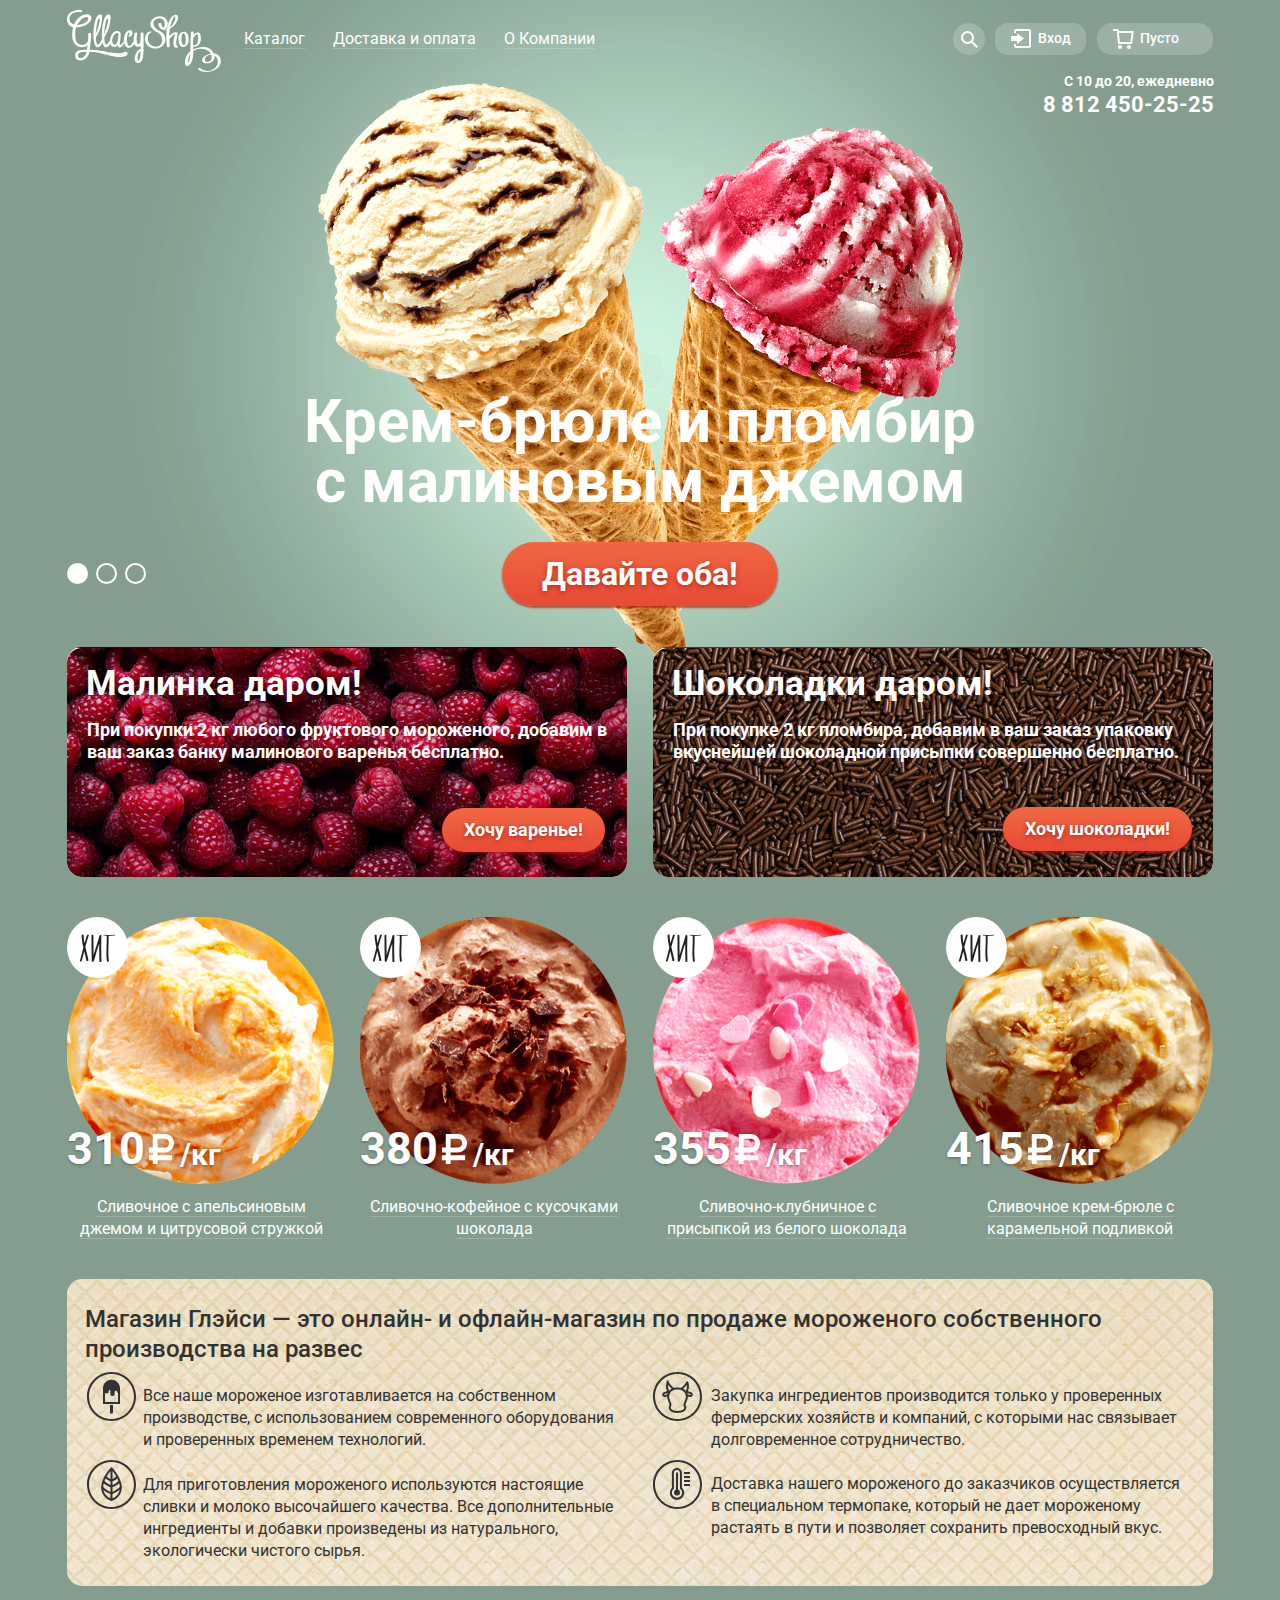
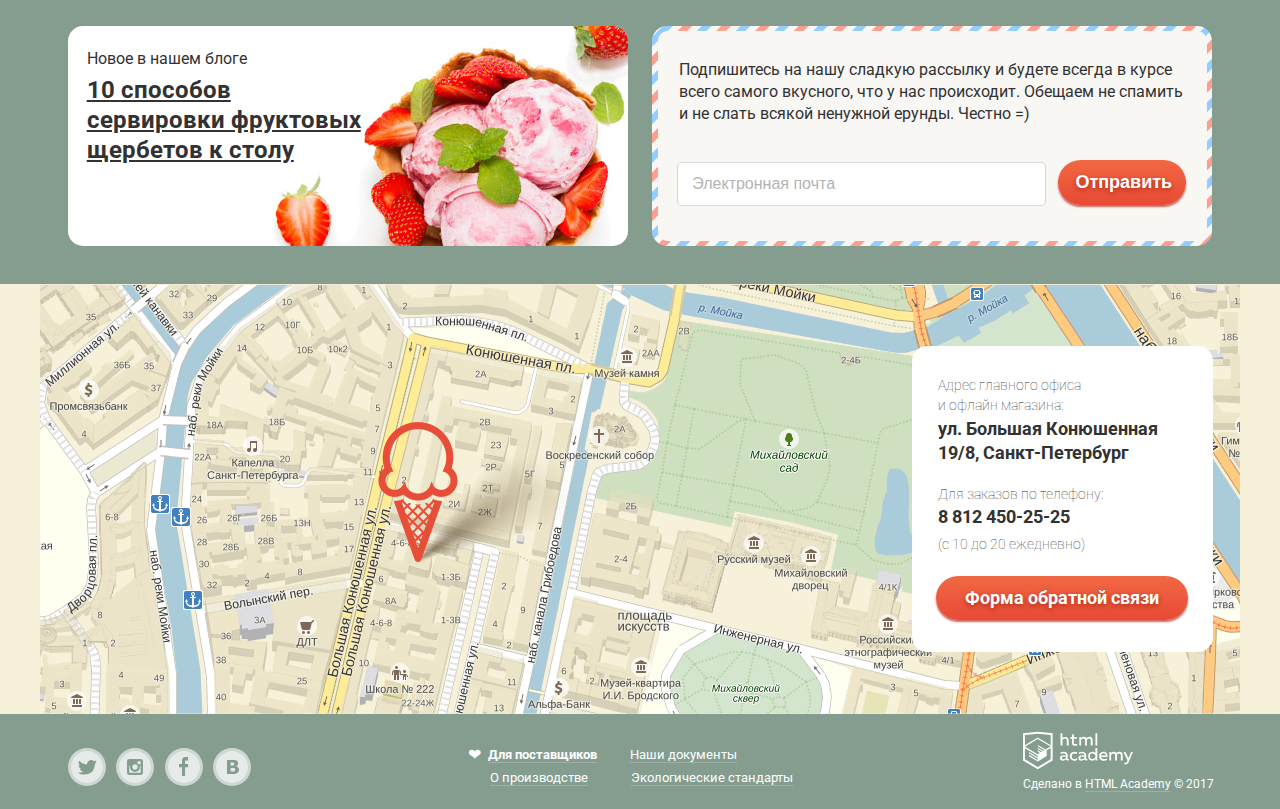
==== commit e481101e: "Еще финальная доработка." ====
--- a/index.html
+++ b/index.html
@@ -135,7 +135,7 @@
 									<img class="catalog-ice" src="img/ice1.png" width="267"	height="267" alt="Апельсиновое мороженое">
 								</a>
 								<div class="item-price">
-									<span>310</span><img class="rubli" src="img/ruble.svg" width="30" height="35" alt="₽"><span class="min-kg">/кг</span>
+									<span>310</span><img class="ruble" src="img/ruble.svg" width="30" height="35" alt="₽"><span class="min-kg">/кг</span>
 								</div>
 								<div class="item-caption-for-hit">
 									<a href="#">Сливочное с апельсиновым джемом и цитрусовой стружкой</a>
@@ -150,7 +150,7 @@
 									<img class="catalog-ice" src="img/ice2.png" width="267"	height="267" alt="Кофейное мороженое">
 								</a>
 								<div class="item-price">
-									<span>380</span><img class="rubli" src="img/ruble.svg" width="30" height="35" alt="₽"><span class="min-kg">/кг</span>
+									<span>380</span><img class="ruble" src="img/ruble.svg" width="30" height="35" alt="₽"><span class="min-kg">/кг</span>
 								</div>
 								<div class="item-caption-for-hit">
 									<a href="#">Сливочно-кофейное с кусочками шоколада</a>
@@ -165,7 +165,7 @@
 									<img class="catalog-ice" src="img/ice3.png" width="267"	height="267" alt="Клубничное мороженое">
 								</a>
 								<div class="item-price">
-									<span>355</span><img class="rubli" src="img/ruble.svg" width="30" height="35" alt="₽"><span class="min-kg">/кг</span>
+									<span>355</span><img class="ruble" src="img/ruble.svg" width="30" height="35" alt="₽"><span class="min-kg">/кг</span>
 								</div>
 								<div class="item-caption-for-hit">
 									<a href="#">Сливочно-клубничное с присыпкой из белого шоколада</a>
@@ -180,7 +180,7 @@
 									<img class="catalog-ice" src="img/ice4.png" width="267"	height="267" alt="Карамельное мороженое">
 								</a>
 								<div class="item-price">
-									<span>415</span><img class="rubli" src="img/ruble.svg" width="30" height="35" alt="₽"><span class="min-kg">/кг</span>
+									<span>415</span><img class="ruble" src="img/ruble.svg" width="30" height="35" alt="₽"><span class="min-kg">/кг</span>
 								</div>
 								<div class="item-caption-for-hit">
 									<a href="#">Сливочное крем-брюле с карамельной подливкой</a>
@@ -213,19 +213,19 @@
 				<section class="subscription">
 					<h2 class="visually-hidden">Подписка</h2>
 					<p>Подпишитесь на нашу сладкую рассылку и будете всегда в курсе всего самого вкусного, что у нас происходит. Обещаем не спамить и не слать всякой ненужной ерунды. Честно =)</p>
-						<form class="subscription-form" action="https://echo.htmlacademy.ru" method="post">
-							<input class="input-subscription" id="input-subscription" type="email" name="subsctiption" value="" placeholder="Электронная почта" required>
-								<label class="label-subscription" for="input-subscription">Электронная почта</label>
-							<button class="button" type="submit">Отправить</button>
-						</form>
-					</section>
+					<form class="subscription-form" action="https://echo.htmlacademy.ru" method="post">
+						<input class="input-subscription" id="input-subscription" type="email" name="subsctiption" value="" placeholder="Электронная почта" required>
+							<label class="label-subscription" for="input-subscription">Электронная почта</label>
+						<button class="button" type="submit">Отправить</button>
+					</form>
+				</section>
 			</div>
 			<section class="map">
 				<h2 class="visually-hidden">Мы на карте.</h2>
 				<iframe class="google-map" src="https://www.google.com/maps/embed?pb=!1m18!1m12!1m3!1d1680.61413447991!2d30.324063308127236!3d59.93880775551158!2m3!1f0!2f0!3f0!3m2!1i1024!2i768!4f13.1!3m3!1m2!1s0x4696310fca5ba729%3A0xea9c53d4493c879f!2z0JHQvtC70YzRiNCw0Y8g0JrQvtC90Y7RiNC10L3QvdCw0Y8g0YPQuy4sIDE5LCDQodCw0L3QutGCLdCf0LXRgtC10YDQsdGD0YDQsywg0KDQvtGB0YHQuNGPLCAxOTExODY!5e0!3m2!1sru!2s!4v1511733490363" width="1200" height="430" style="border:0" allowfullscreen></iframe>
-				<!--<div class="map-pin">
+				<div class="map-pin">
 					<img src="img/pin-shadow.png" alt="Мы тут">
-				</div>-->
+				</div>
 				<div class="map-container">
 					<div class="info-map">
 						<p class="info-container">
@@ -235,7 +235,7 @@
 							<a class="tel" href="tel:88124502525">8 812 450-25-25</a>
 							<span class="work-time-map">(c 10 до 20 ежедневно)</span>
 						</p>
-						<a class="button button-feedback" href="#">Форма обратной связи</a>	
+						<a class="button button-feedback" href="form.html">Форма обратной связи</a>	
 					</div>
 				</div>
 			</section>
@@ -296,7 +296,7 @@
 		</section>
 	</div>
 
-	<script src="js/modal"></script>
+	<script src="js/modal.min.js"></script>
 	
   	</body>
 </html>
--- a/css/style.css
+++ b/css/style.css
@@ -364,7 +364,7 @@
     height: 33px;
     background: #d07058;
     border-radius: 15px;
-    margin-left: 2px;
+    margin-left: 1px;
     margin-top: 1px;
 }
 
@@ -683,7 +683,7 @@
 
 .head-basket span {
     color: #ffffff;
-}
+ }
 
 .basket-red {
     fill: #e84d37;
@@ -803,7 +803,7 @@
     font-size: 18px;
     line-height: 22px;
     font-weight: bold;
-    width: 100%;
+    width: 520px;
     color: #ffffff;
 }
 
@@ -868,7 +868,7 @@
     z-index: 1;
 }
 
-.item-price .rubli {
+.item-price .ruble {
     position: absolute;
     margin-top: 6px;
     left: 80px;
@@ -962,12 +962,12 @@
 
 .info-caption {
     display: block;
-    padding-left: 20px;
+    width: 100%;
+    padding-left: 18px;
     padding-top: 25px;
     font-size: 24px;
     line-height: 30px;
     font-weight: 500;
-    letter-spacing: 0.21px;
 }
 
 .features {
@@ -1063,7 +1063,7 @@
 }
 
 .news {
-    background-image: url(../img/strawberry.jpg);
+    background: #ffffff url(../img/strawberry.jpg) no-repeat center;
     width: 560px;
     height: 220px;
     border-radius: 15px;
@@ -1071,7 +1071,7 @@
 }
 
 .subscription {
-    background-image: url(../img/post-bg.png);
+    background: #f8f7f4 url(../img/post-bg.png) no-repeat center;
     width: 560px;
     height: 220px;
     border-radius: 15px;
@@ -1092,7 +1092,7 @@
     line-height: 30px;
     font-weight: bold;
     margin-left: 19px;
-    margin-top: -12px;
+    margin-top: -11px;
     color: #323232;
     align-content: center;
     text-decoration: underline;
@@ -1163,6 +1163,10 @@
 
 .map {
     position: relative;
+    background:  #f7f1d9 url(../img/map.png) no-repeat center;
+    width: 100%;
+    margin-top: 38px;
+    height: 430px;
 }
 
 .map .map-container {
@@ -1172,7 +1176,7 @@
 .map-container {
     width: 1146px;
     margin: 0 auto;
-    padding-top: 85px;
+    padding-top: 47px;
     padding-bottom: 65px;
 }
 
@@ -1180,7 +1184,6 @@
     position: absolute;
     width: 100%;
     min-height: 430px;
-    margin-top: 38px;
     z-index: 1;
 }
 
@@ -1196,13 +1199,11 @@
     z-index: 2;
 }
 
-/*
 .map-pin {
 	position: absolute;
-	top: 160px;
-	left: 290px;
-}
-*/
+	top: 138px;
+	left: 378px;
+}
 
 .button-feedback {
     text-align: center;
@@ -1215,8 +1216,8 @@
     line-height: 20px;
     font-weight: lighter;
     font-style: normal;
-    margin-left: -15px;
-    margin-top: 2px;
+    margin-left: -14px;
+    margin-top: 1px;
 }
 
 .info-container span {
@@ -1231,26 +1232,28 @@
     font-size: 18px;
     line-height: 24px;
     font-weight: bold;
-    margin-top: 1px;
+    margin-top: -1px;
+    padding-top: 3px;
 }
 
 .info-tel {
-    margin-top: 18px;
+    margin-top: 19px;
 }
 
 a.tel {
     font-size: 18px;
-    line-height: 22px;
+    line-height: 26px;
     color: #323232;
-    text-decoration: none;;
+    font-weight: bold;
+    text-decoration: none;
 }
 
 .work-time-map  {
-    margin-top: 2px;
+    margin-top: 4px;
 }
 
 .button-feedback {
-    margin-top: 11px;
+    margin-top: 8px;
 }
 
 /* Подвал */
@@ -1601,6 +1604,7 @@
     width: 860px;
     padding: 0;
     margin: 0;
+    outline: 1px solid orange;
 }
 
 .filter-row2 {
@@ -1655,6 +1659,10 @@
     appearance: none;
 }
 
+select.sorting::-ms-expand {
+    display: none;
+}
+
  select.sorting:hover {
     color: #343434;
     background: #9db1a5;
@@ -1668,21 +1676,20 @@
 .min-price {
     width: 30px;
     text-align: center;
-    background: inherit;
+    background-color: transparent;
     border: none;
     color: #ffffff;
     font-weight: inherit;
-    outline: none;
+    
 }
 
 .max-price {
     width: 30px;
     text-align: center;
-    background: inherit;
+    background-color: transparent;
     border: none;
     color: #ffffff;
     font-weight: inherit;
-    outline: none;
 }
 
 .filter-price {
@@ -1796,17 +1803,18 @@
 
 .zero span {
     margin-left: 26px;
-}
-
-.ten {
+    padding-left: 2px;
+}
+
+.ten span {
     margin-left: 47px;
 }
 
-.thirty {
+.thirty span {
     margin-left: 45px;
 }
 
-.more-thirty {
+.more-thirty span {
     margin-left: 45px;
 }
 
@@ -1828,6 +1836,10 @@
     background-repeat: no-repeat;
 }
 
+.radio-checkmark:focus {
+    outline: 1px solid blue;
+}
+
 /*
 .radio-block {
 	opacity: 0.3;
@@ -1891,7 +1903,7 @@
 }
 
 .box-sugar {
-    margin-left: 11px;
+    margin-left: 10px;
 }
 
 .box-fruit {
@@ -2012,10 +2024,10 @@
 .pagination-list {
     display: flex;
     justify-content: flex-end;
-    width: 1146px;
+    min-width: 1146px;
     padding: 0px;
     padding-bottom: 19px;
-    margin-left: 9px;
+    margin-left: 8px;
     margin-top: 35px;
     list-style-type: none;
     font-size: 16px;
@@ -2066,7 +2078,7 @@
     cursor: default;
 }
 
-.pagination-list {
+.item-list {
     border-bottom: 1px solid white;
 }
 
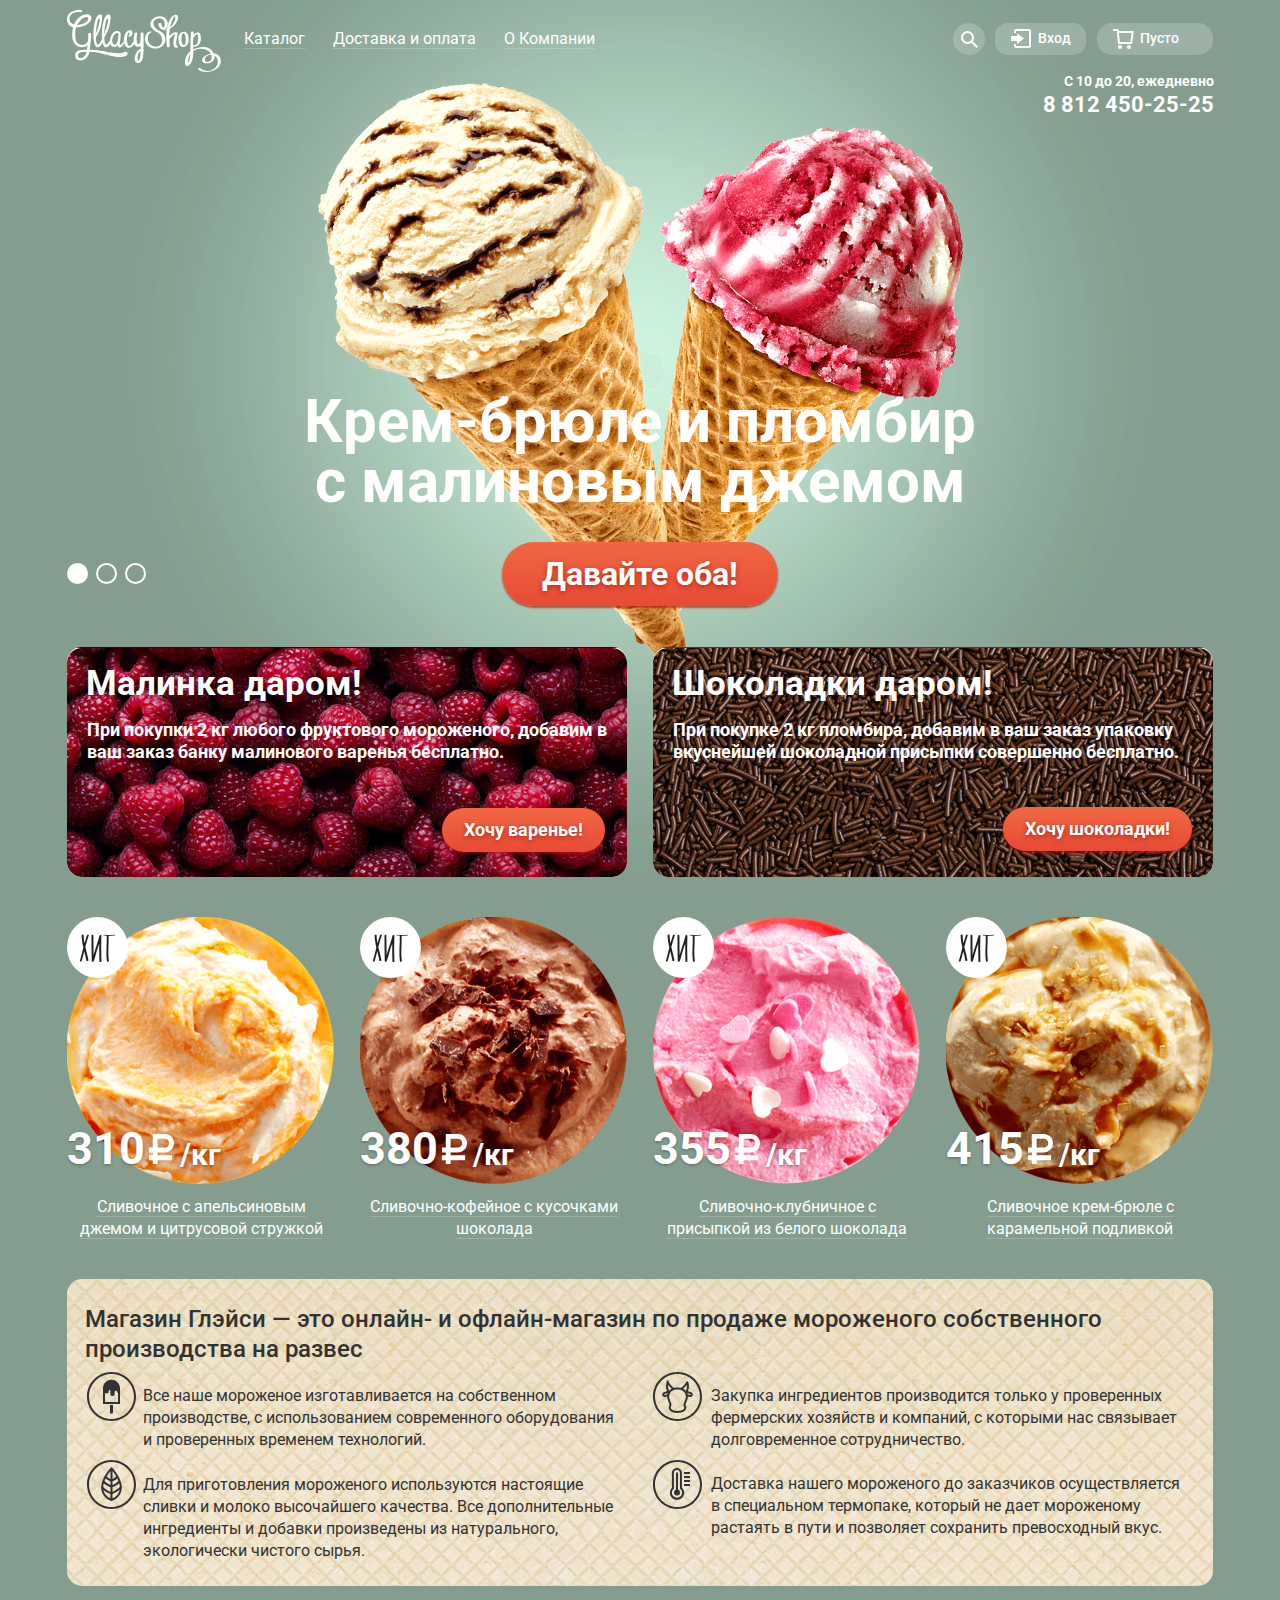
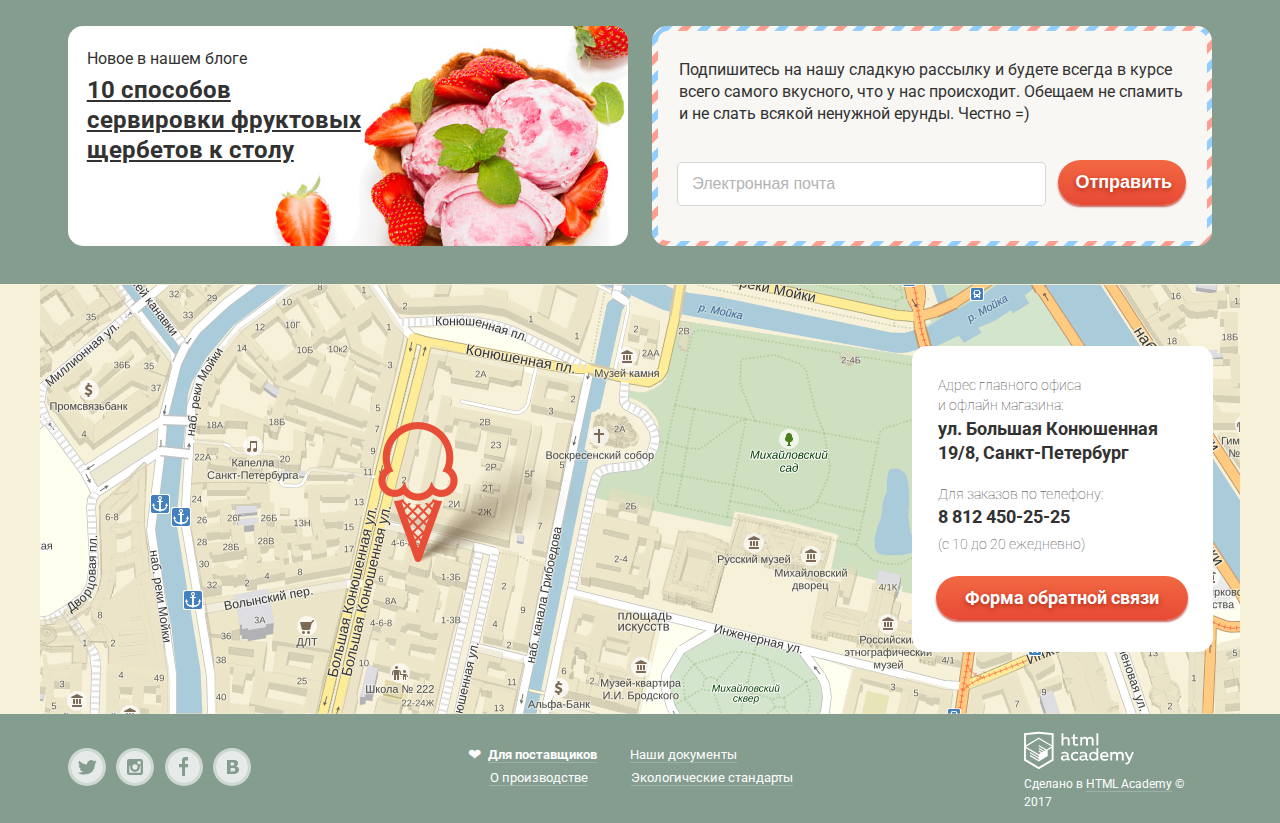
==== commit e4c41dc7: "Последняя доработка" ====
--- a/index.html
+++ b/index.html
@@ -39,9 +39,9 @@
 				<section class="user-menu-info">
 						<h2 class="visually-hidden">Меню пользователя</h2>
 						<div class="head-search">
-								<a class="button-search" href="#">
-									<svg xmlns="http://www.w3.org/2000/svg" xmlns:xlink="http://www.w3.org/1999/xlink" width="17" height="17" viewBox="0 0 17 17"><path class="loupe" fill="#fff" d="M16.958 15.527L11.75 10.32A6.455 6.455 0 0 0 13 6.5 6.5 6.5 0 1 0 6.5 13a6.465 6.465 0 0 0 3.839-1.263l5.205 5.204 1.414-1.414zM6.5 11C4.019 11 2 8.981 2 6.5S4.019 2 6.5 2 11 4.019 11 6.5 8.981 11 6.5 11z"/></svg>
-								</a>
+							<a class="button-search" href="#">
+								<svg xmlns="http://www.w3.org/2000/svg" xmlns:xlink="http://www.w3.org/1999/xlink" width="17" height="17" viewBox="0 0 17 17"><path class="loupe" fill="#fff" d="M16.958 15.527L11.75 10.32A6.455 6.455 0 0 0 13 6.5 6.5 6.5 0 1 0 6.5 13a6.465 6.465 0 0 0 3.839-1.263l5.205 5.204 1.414-1.414zM6.5 11C4.019 11 2 8.981 2 6.5S4.019 2 6.5 2 11 4.019 11 6.5 8.981 11 6.5 11z"/></svg>
+							</a>
 							<div class="search-window">
 								<div class="search-window-content">
 									<form action="https://echo.htmlacademy.ru" method="post">
--- a/css/style.css
+++ b/css/style.css
@@ -397,6 +397,7 @@
 
 .button-search {
     display: flex;
+    position: relative;
     width: 32px;
     height: 32px;
     background-color: rgba(255,255,255,.2);
@@ -420,14 +421,20 @@
 }
 
 .search-window {
+    display: none;
+    transform: scale(0.8);
+}
+
+.button-search:hover + .search-window,
+.button-search:focus + .search-window,
+.search-window:hover {
+    display: block;
+    position: absolute;
     width: 342px;
-    position: absolute;
     right: 0px;
     padding-top: 10px;
-    visibility: hidden;
-    pointer-events: none;
-    transform: scale(0.8);
-    opacity: 0;
+    transform: scale(1);
+    opacity: 1;
     transition: all 150ms ease-out;
     box-shadow: 0 20px 20px rgba(0,0,0,.4);
     border-radius: 10px;
@@ -435,21 +442,14 @@
 }
 
 .search-window-content {
+    display: block;
+    position: relative;
+    visibility: visible;
     height: 60px;
     background-color: rgba(248,247,244,1);
     padding: 15px;
     padding-top: 1px;
     border-radius: 10px;
-}
-
-.button-search:hover + .search-window,
-.button-search:focus + .search-window,
-.search-window:hover,
-.search-window:focus-within {
-    visibility: visible;
-    pointer-events: all;
-    transform: scale(1);
-    opacity: 1;
 }
 
 .input-search {
@@ -472,10 +472,6 @@
     border: 2px solid rgba(154,154,154,.52);
 }
 
-.search-window-content {
-    position: relative;
-}
-
 .label-search {
     position: absolute;
     visibility: hidden;
@@ -524,17 +520,22 @@
 }
 
 .user-window {
+    display: none;
+    transform: scale(0.8);
+}
+
+.button-user:hover + .user-window,
+.button-user:focus + .user-window,
+.user-window:hover {
     display: flex;
     justify-content: space-between;
     position: absolute;
     right: 0px;
     padding-top: 10px;
-    visibility: hidden;
-    pointer-events: none;
-    transform: scale(0.8);
-    opacity: 0;
+    transform: scale(1);
+    opacity: 1;
     transition: all 150ms ease-out;
-    max-width: 342px;
+    width: 278px;
     box-shadow: 0 20px 20px rgba(0,0,0,.4);
     border-radius: 10px;
     z-index: 20;
@@ -562,16 +563,6 @@
     height: 45px;
     margin-top: 20px;
     margin-left: 20px;
-}
-
-.button-user:hover + .user-window,
-.button-user:focus + .user-window,
-.user-window:hover,
-.user-window:focus-within {
-    visibility: visible;
-    pointer-events: all;
-    transform: scale(1);
-    opacity: 1;
 }
 
 .label-email {
@@ -936,6 +927,7 @@
     max-width: 256px;
     min-height: 40px;
     margin-left: 5px;
+    margin-top: 1px;
 }
 
 .catalog-image-container .catalog-ice {
@@ -1261,7 +1253,7 @@
 .main-footer {
     display: flex;
     width: 1146px;
-    justify-content: space-between;
+    justify-content: flex-start;
     margin-left: auto;
     margin-right: auto;
 }
@@ -1274,12 +1266,11 @@
     margin: 0 auto;
     margin-left: -9px;
     padding: 0;
+    padding-right: 236px;
 }
 
 .social-button {
     display: flex;
-    justify-content: center;
-    align-items: center;
     width: 32px;
     height: 32px;
     margin-top: 37px;
@@ -1298,6 +1289,7 @@
     display: flex;
     align-content: space-between;
     padding: 0;
+    padding-right: 236px;
     list-style-type: none;
     margin-left: 4px;
     margin-top: 32px;
@@ -1429,14 +1421,19 @@
 }
 
 .basket-table-window {
+    display: none;
+    transform: scale(0.8);
+}
+
+.button-full-basket:hover + .basket-table-window,
+.button-full-basket:focus + .basket-table-window,
+.basket-table-window:hover {
     display: flex;
     position: absolute;
     right: 0px;
     padding-top: 10px;
-    visibility: hidden;
-    pointer-events: none;
-    transform: scale(0.8);
-    opacity: 0;
+    transform: scale(1);
+    opacity: 1;
     transition: all 150ms ease-out;
     width: 540px;
     height: 215px;
@@ -1456,16 +1453,6 @@
     width: 516px;
     height: 230px;
     margin-left: 24px;
-}
-
-.button-full-basket:hover + .basket-table-window,
-.button-full-basket:focus + .basket-table-window,
-.basket-table-window:hover,
-.basket-table-window:focus-within {
-    visibility: visible;
-    pointer-events: all;
-    transform: scale(1);
-    opacity: 1;
 }
 
 .head-basket a {
@@ -1604,7 +1591,6 @@
     width: 860px;
     padding: 0;
     margin: 0;
-    outline: 1px solid orange;
 }
 
 .filter-row2 {
@@ -1616,10 +1602,8 @@
 }
 
 .filter-form fieldset {
-    width: 100%;
     margin: 0;
     padding: 0;
-    padding-left: 0px;
     margin-top: -2px;
     border: none;
 }
@@ -1765,10 +1749,10 @@
     display: flex;
     justify-content: flex-start;
     align-items: center;
-    width: 404px;
+    width: 400px;
     height: 36px;
-    padding: 0px 0px 0px 10px;
-    margin-left: 19px;
+    padding: 0px 0px 0px 14px;
+    margin-left: 16px;
     margin-top: -3px;
     background: rgba(255,255,255,.2);
     border-radius: 18px;
@@ -1807,7 +1791,7 @@
 }
 
 .ten span {
-    margin-left: 47px;
+    margin-left: 45px;
 }
 
 .thirty span {
@@ -1815,7 +1799,7 @@
 }
 
 .more-thirty span {
-    margin-left: 45px;
+    margin-left: 47px;
 }
 
 .radio-container input {
@@ -1903,7 +1887,7 @@
 }
 
 .box-sugar {
-    margin-left: 10px;
+    margin-left: 9px;
 }
 
 .box-fruit {
@@ -1911,7 +1895,7 @@
 }
 
 .box-syrup {
-    margin-left: 17px;
+    margin-left: 18px;
 }
 
 .box-jam {
@@ -1961,7 +1945,7 @@
 /* Кнопка фильтра*/
 
 .filter-button {
-    width: 170px;
+    width: 146px;
     height: 34px;
     font-size: 16px;
     line-height: 18px;
@@ -1971,9 +1955,9 @@
     border: 2px solid white;
     border-radius: 20px;
     margin-top: 24px;
-    margin-right: 5px;
+    margin-left: 13px;
     padding-top: 2px;
-    padding-left: 2px;
+    padding-left: 7px;
 }
 
 .filter-button:hover {
@@ -2028,7 +2012,7 @@
     padding: 0px;
     padding-bottom: 19px;
     margin-left: 8px;
-    margin-top: 35px;
+    margin-top: 33px;
     list-style-type: none;
     font-size: 16px;
     line-height: 18px;
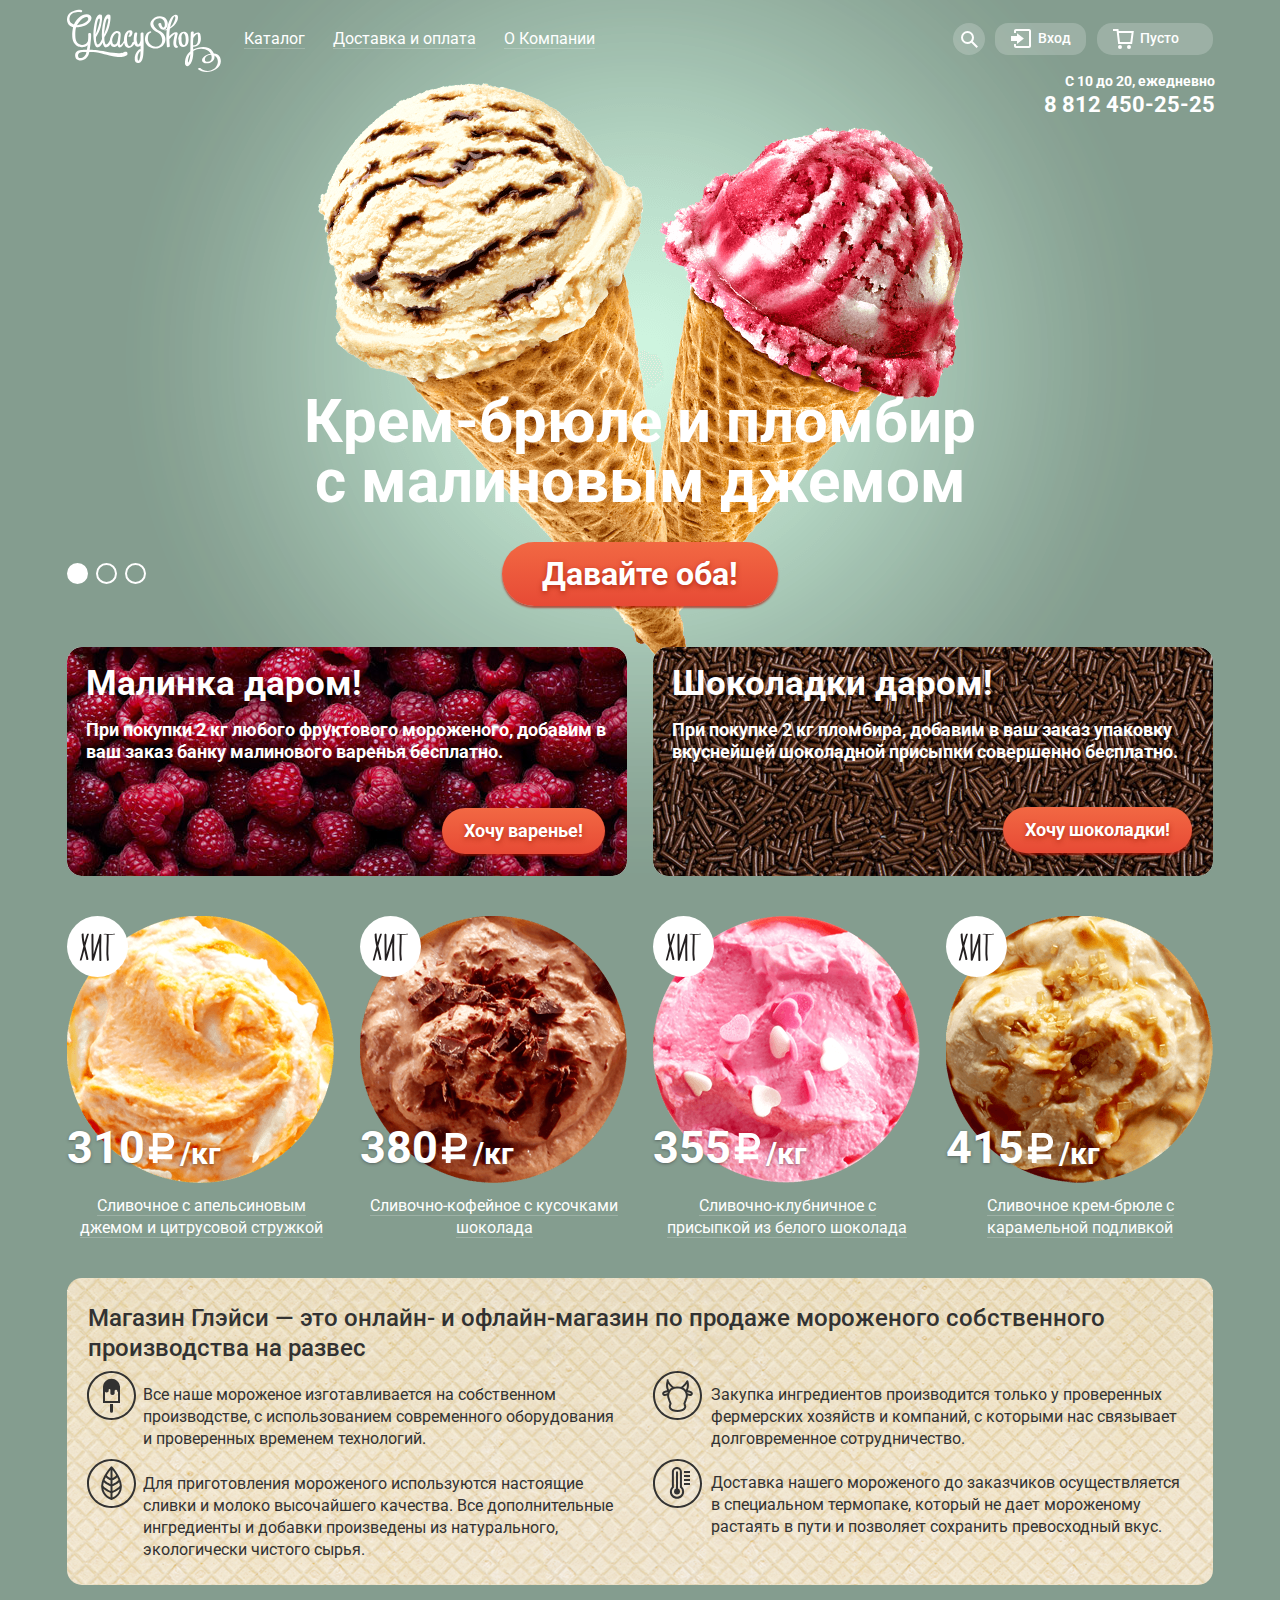
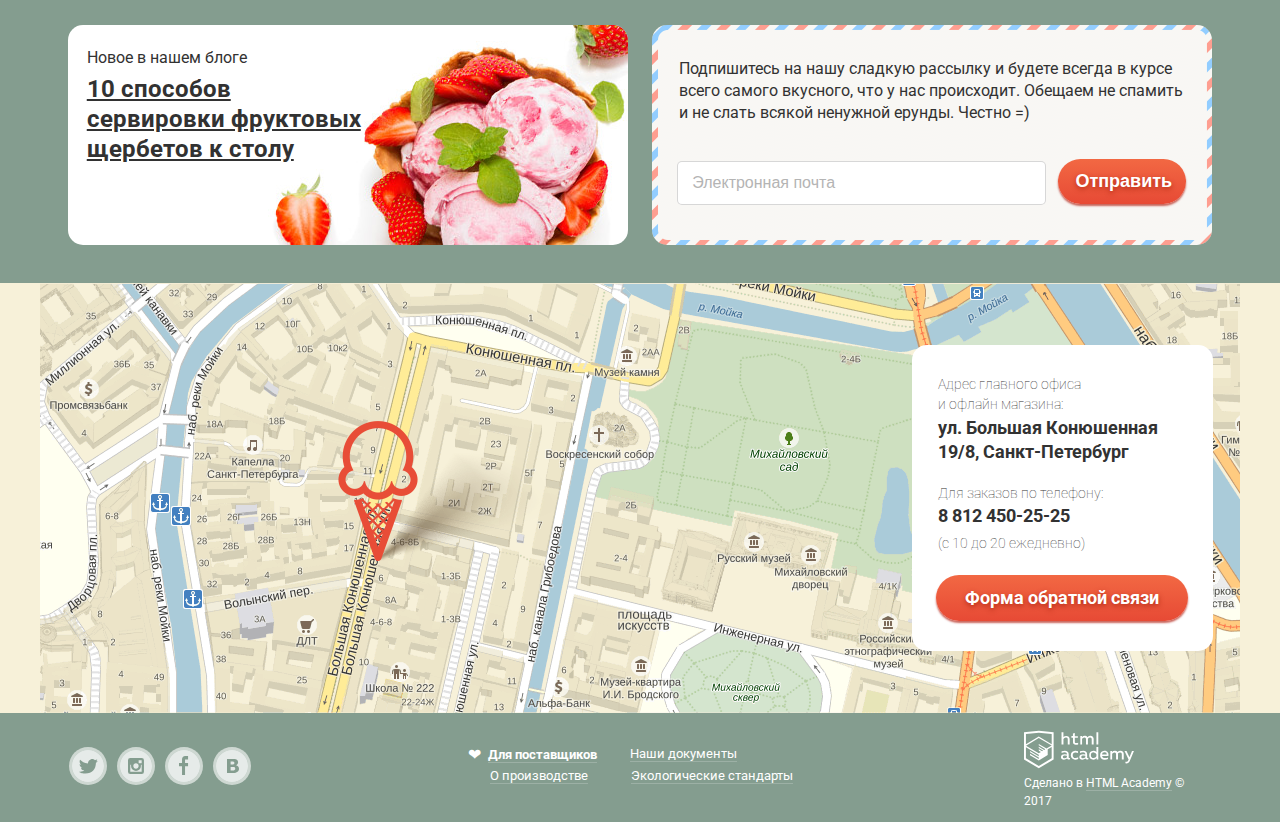
==== commit ca9246ff: "Финальный проект!" ====
--- a/index.html
+++ b/index.html
@@ -1,18 +1,17 @@
 <!DOCTYPE html>
 <html lang="ru">
-  	<head>
-    	<meta charset="utf-8">
-    	<title>Магазин мороженого Глейси</title>
-    	<link href="https://fonts.googleapis.com/css?family=Roboto:400,500,700&amp;subset=cyrillic" rel="stylesheet">
-    	<link href="css/normalize.css" rel="stylesheet">
-    	<link href="css/style.css" rel="stylesheet">
-  	</head>
- 	<body>
+	<head>
+		<meta charset="utf-8">
+		<title>Магазин мороженого Глейси</title>
+		<link href="https://fonts.googleapis.com/css?family=Roboto:400,500,700&amp;subset=cyrillic" rel="stylesheet">
+		<link href="css/normalize.css" rel="stylesheet">
+		<link href="css/style.min.css" rel="stylesheet">
+	</head>
+	<body>
 		<input class="radio-toggle" type="radio" id="btn-1" name="toggle" checked>
-	    <input class="radio-toggle" type="radio" id="btn-2" name="toggle">
-	    <input class="radio-toggle" type="radio" id="btn-3" name="toggle">
- 	<div class="site-wrapper">
- 		<div class="header-container">
+		<input class="radio-toggle" type="radio" id="btn-2" name="toggle">
+		<input class="radio-toggle" type="radio" id="btn-3" name="toggle">
+		<div class="site-wrapper">
 			<header class="main-header">
 				<div class="logo-menu">
 					<div class="logo-header">
@@ -20,7 +19,8 @@
 					</div>
 					<nav class="main-navigation">
 						<ul class="site-navigation">
-							<li class="top-nav"><a href="#">Каталог</a>
+							<li class="top-nav">
+								<a href="#">Каталог</a>
 								<div class="head-sub-menu">
 									<ul class="sub-menu">
 										<li><a class="line-menu" href="#">Новинки</a></li>
@@ -30,170 +30,209 @@
 										<li><a href="#">Мелорин</a></li>
 									</ul>
 								</div>
-							</li>	
+							</li>
 							<li class="top-nav"><a href="#">Доставка и оплата</a></li>
 							<li class="top-nav"><a href="#">О Компании</a></li>
 						</ul>
 					</nav>
 				</div>
 				<section class="user-menu-info">
-						<h2 class="visually-hidden">Меню пользователя</h2>
-						<div class="head-search">
-							<a class="button-search" href="#">
-								<svg xmlns="http://www.w3.org/2000/svg" xmlns:xlink="http://www.w3.org/1999/xlink" width="17" height="17" viewBox="0 0 17 17"><path class="loupe" fill="#fff" d="M16.958 15.527L11.75 10.32A6.455 6.455 0 0 0 13 6.5 6.5 6.5 0 1 0 6.5 13a6.465 6.465 0 0 0 3.839-1.263l5.205 5.204 1.414-1.414zM6.5 11C4.019 11 2 8.981 2 6.5S4.019 2 6.5 2 11 4.019 11 6.5 8.981 11 6.5 11z"/></svg>
-							</a>
-							<div class="search-window">
-								<div class="search-window-content">
-									<form action="https://echo.htmlacademy.ru" method="post">
-										<input class="input-search" id="input-search" type="search" name="search" value="" placeholder="Что ищем?">
-											<label class="label-search" for="input-search">Что ищем?</label>
-									</form>
-								</div>
-							</div>
-						</div>
-						<div class="head-user">
-							<a class="button-user" href="#">
-								<svg xmlns="http://www.w3.org/2000/svg" xmlns:xlink="http://www.w3.org/1999/xlink" width="21" height="19" viewBox="0 0 21 19"><g class="entrance" fill="#fff"><path d="M6 14.875L12.917 9.5 6 4.125v2.917H-.042v4.917H6z"/><path d="M18 0H5C3.9 0 3 .9 3 2v2h2V2h13v15H5v-2H3v2c0 1.1.9 2 2 2h13c1.1 0 2-.9 2-2V2c0-1.1-.9-2-2-2z"/></g></svg>
-								<span>Вход</span>
-							</a>
-							<div class="user-window">
-								<div class="user-window-content">
-									<form action="https://echo.htmlacademy.ru" method="post">
-										<input class="input-email" id="input-email" type="email" name="email" value="" placeholder="Электронная почта" required>
-											<label class="label-email" for="input-email">Электронная почта</label>
-										<input class="input-password" id="input-password"  type="password" name="password" value="" placeholder="Пароль" required>
-											<label class="label-password" for="input-password">Пароль</label>
-										<div class="inner-login">
-											<button class="button button-user-enter" type="submit" value="Войти">Войти</button>
-											<p>
-												<a href="#">Забыли пароль?</a>
-												<a href="#">Новая регистрация</a>
-											</p>
-										</div>
-									</form>
-								</div>
-							</div>
-						</div>
-						<div class="head-basket">
-							<a class="button-empty-basket" href="#">
-								<svg xmlns="http://www.w3.org/2000/svg" width="21" height="20" viewBox="0 0 21 20"><g class="basket" fill="#FFF"><path d="M5.657 2.031L5.422 0H0v2h3.64l1.5 13h13.988l1.699-12.969H5.657zM17.372 13H6.922L5.888 4.031h12.66L17.372 13z"/><circle cx="6.984" cy="18" r="2"/><circle cx="15.984" cy="18" r="2"/></g></svg>
+					<h2 class="visually-hidden">Меню пользователя</h2>
+					<div class="head-search">
+						<a class="button-search" href="#">
+							<svg xmlns="http://www.w3.org/2000/svg" xmlns:xlink="http://www.w3.org/1999/xlink" width="17" height="17" viewBox="0 0 17 17">
+								<path class="loupe" fill="#fff" d="M16.958 15.527L11.75 10.32A6.455 6.455 0 0 0 13 6.5 6.5 6.5 0 1 0 6.5 13a6.465 6.465 0 0 0 3.839-1.263l5.205 5.204 1.414-1.414zM6.5 11C4.019 11 2 8.981 2 6.5S4.019 2 6.5 2 11 4.019 11 6.5 8.981 11 6.5 11z"/>
+							</svg>
+						</a>
+						<div class="search-window">
+							<div class="search-window-content">
+								<form action="https://echo.htmlacademy.ru" method="post">
+									<input class="input-search" id="input-search" type="search" name="search" value="" placeholder="Что ищем?">
+									<label class="label-search" for="input-search">Что ищем?</label>
+								</form>
+							</div>
+						</div>
+					</div>
+					<div class="head-user">
+						<a class="button-user" href="#">
+							<svg xmlns="http://www.w3.org/2000/svg" xmlns:xlink="http://www.w3.org/1999/xlink" width="21" height="19" viewBox="0 0 21 19">
+								<g class="entrance" fill="#fff">
+									<path d="M6 14.875L12.917 9.5 6 4.125v2.917H-.042v4.917H6z"/>
+									<path d="M18 0H5C3.9 0 3 .9 3 2v2h2V2h13v15H5v-2H3v2c0 1.1.9 2 2 2h13c1.1 0 2-.9 2-2V2c0-1.1-.9-2-2-2z"/>
+								</g>
+							</svg>
+							<span>Вход</span>
+						</a>
+						<div class="user-window">
+							<div class="user-window-content">
+								<form action="https://echo.htmlacademy.ru" method="post">
+									<input class="input-email" id="input-email" type="email" name="email" value="" placeholder="Электронная почта" required>
+									<label class="label-email" for="input-email">Электронная почта</label>
+									<input class="input-password" id="input-password"  type="password" name="password" value="" placeholder="Пароль" required>
+									<label class="label-password" for="input-password">Пароль</label>
+									<div class="inner-login">
+										<button class="button button-user-enter" type="submit" value="Войти">Войти</button>
+										<p>
+											<a href="#">Забыли пароль?</a>
+											<a href="#">Новая регистрация</a>
+										</p>
+									</div>
+								</form>
+							</div>
+						</div>
+					</div>
+					<div class="head-basket">
+						<a class="button-empty-basket" href="#">
+							<svg xmlns="http://www.w3.org/2000/svg" width="21" height="20" viewBox="0 0 21 20">
+								<g class="basket" fill="#FFF">
+									<path d="M5.657 2.031L5.422 0H0v2h3.64l1.5 13h13.988l1.699-12.969H5.657zM17.372 13H6.922L5.888 4.031h12.66L17.372 13z"/>
+									<circle cx="6.984" cy="18" r="2"/>
+									<circle cx="15.984" cy="18" r="2"/>
+								</g>
+							</svg>
 							<span>Пусто</span>
-							</a>
-						</div>
+						</a>
+					</div>
 					<div class="info-menu">
-							<p class="work-time">С 10 до 20, ежедневно
-								<span><a class="tel-head" href="tel:88124502525">8 812 450-25-25</a></span>
-							</p>
-					</div>
-				</section>		
+						<p class="work-time">С 10 до 20, ежедневно
+							<a class="tel-head" href="tel:88124502525">8 812 450-25-25</a>
+						</p>
+					</div>
+				</section>
 			</header>
-		</div>
-
-		<main class="container">
-			<div class="slider-wrap">
-				<section class="slider">
-					<h2 class="visually-hidden">Слайд Глейси</h2>
-					<div class="slide" id="slide1">
-	            		<div class="slide-title">Крем-брюле и пломбир с малиновым джемом</div>
-	            		<a class="slide-btn" href="#">Давайте оба!</a>
-	            	</div>
-	            	<div class="slide" id="slide2">
-	            		<div class="slide-title">Шоколадный пломбир и лимонный сорбет</div>
-	            		<a class="slide-btn" href="#">Давайте оба!</a>
-	          		</div>
-	         		 <div class="slide" id="slide3">
-	            		<div class="slide-title">Пломбир с помадкой и клубничный щербет</div>
-	            		<a class="slide-btn" href="#">Давайте оба!</a>
-	         		</div>
-	         		<div class="slider-controls">
-	            		<label for="btn-1"></label>
-	           			<label for="btn-2"></label>
-	            		<label for="btn-3"></label>
-	          		</div>
-	          	</section>
-			</div>
-			<section class="promo">
-				<h2 class="visually-hidden">Акции Глейси</h2>
-				<article class="promo1">
+			<main class="container">
+				<div class="slider-wrap">
+					<section class="slider">
+						<h2 class="visually-hidden">Слайд Глейси</h2>
+						<div class="slide" id="slide1">
+							<div class="slide-title">Крем-брюле и пломбир с малиновым джемом</div>
+							<a class="slide-btn" href="#">Давайте оба!</a>
+						</div>
+						<div class="slide" id="slide2">
+							<div class="slide-title">Шоколадный пломбир и лимонный сорбет</div>
+							<a class="slide-btn" href="#">Давайте оба!</a>
+						</div>
+						<div class="slide" id="slide3">
+							<div class="slide-title">Пломбир с помадкой и клубничный щербет</div>
+							<a class="slide-btn" href="#">Давайте оба!</a>
+						</div>
+						<div class="slider-controls">
+							<label for="btn-1"></label>
+							<label for="btn-2"></label>
+							<label for="btn-3"></label>
+						</div>
+					</section>
+				</div>
+				<section class="promo">
+					<h2 class="visually-hidden">Акции Глейси</h2>
+					<article class="promo1">
 						<h2 class="promo-caption">Малинка даром!</h2>
 						<p>При покупки 2 кг любого фруктового мороженого, добавим в ваш заказ банку малинового варенья бесплатно.</p>
 						<a class="button" href="#">Хочу варенье!</a>
-				</article>
-				<article class="promo2">
+					</article>
+					<article class="promo2">
 						<h2 class="promo-caption">Шоколадки даром!</h2>
 						<p>При покупке 2 кг пломбира, добавим в ваш заказ упаковку вкуснейшей шоколадной присыпки совершенно бесплатно.</p>
 						<a class="button" href="#">Хочу шоколадки!</a>
-				</article>
-			</section>
-			<section class="item-list">
-				<h2 class="visually-hidden">Хиты мороженого</h2>
+					</article>
+				</section>
+				<section class="item-list">
+					<h2 class="visually-hidden">Хиты мороженого</h2>
 					<ul class="ice-cream-catalog">
 						<li class="catalog-item-hit catalog-item">
 							<div class="catalog-image-container">
-								<svg xmlns="http://www.w3.org/2000/svg" class="hit" width="61" height="61" viewBox="0 0 61 61"><circle fill="#FFF" cx="30.5" cy="30.5" r="30.5"/><g fill="#231F20"><path d="M19.985 18.27c-.915 2.683-1.718 5.384-2.472 8.094-.543-2.863-.921-5.756-.958-8.715-.005-.431-1.939-.11-1.932.518.052 4.243.8 8.354 1.747 12.432-1.196 4.58-2.311 9.18-3.579 13.771-.109.394 1.771.138 1.904-.344.902-3.265 1.726-6.535 2.556-9.8.805 3.204 1.644 6.407 2.273 9.657.098.508 2.041.045 1.932-.518-.864-4.462-2.12-8.836-3.146-13.247 1.068-4.086 2.202-8.157 3.578-12.191.124-.361-1.737-.145-1.903.343zM34.395 18.798c.049-1.047-1.919-.794-1.963.128-.004.08-.004.159-.008.238-.039.065-.084.128-.101.204-1.004 4.463-2.611 8.729-4.056 13.06-.644 1.93-1.139 3.898-1.666 5.856-.139-6.623-.135-13.237-.165-19.871-.005-1.042-1.965-.769-1.961.134.037 8.337.018 16.641.303 24.971a.644.644 0 0 0-.034.301l.064.445c.123.856 1.959.48 1.944-.317.005-.011.016-.018.021-.029 1.636-4.171 2.478-8.591 3.894-12.838.521-1.558 1.048-3.108 1.561-4.662-.071 5.987.058 11.969.211 17.961.026 1.012 1.58.771 1.91.065l.056-.119c.112-.239.088-.423-.015-.558-.211-8.333-.389-16.635.005-24.969zM47.32 17.66c-3.158.38-6.312.227-9.478.048-.491-.028-2.24.851-1.221.908 1.093.062 2.182.109 3.271.145-.093.081-.161.167-.157.265.295 8.408-1.054 17.239.191 25.564.063.424 2.01.005 1.932-.518-1.229-8.229.069-16.951-.185-25.27 1.776.012 3.551-.052 5.33-.266.857-.102 1.669-1.039.317-.876z"/></g></svg>
+								<svg xmlns="http://www.w3.org/2000/svg" class="hit" width="61" height="61" viewBox="0 0 61 61">
+									<circle fill="#FFF" cx="30.5" cy="30.5" r="30.5"/>
+									<g fill="#231F20">
+										<path d="M19.985 18.27c-.915 2.683-1.718 5.384-2.472 8.094-.543-2.863-.921-5.756-.958-8.715-.005-.431-1.939-.11-1.932.518.052 4.243.8 8.354 1.747 12.432-1.196 4.58-2.311 9.18-3.579 13.771-.109.394 1.771.138 1.904-.344.902-3.265 1.726-6.535 2.556-9.8.805 3.204 1.644 6.407 2.273 9.657.098.508 2.041.045 1.932-.518-.864-4.462-2.12-8.836-3.146-13.247 1.068-4.086 2.202-8.157 3.578-12.191.124-.361-1.737-.145-1.903.343zM34.395 18.798c.049-1.047-1.919-.794-1.963.128-.004.08-.004.159-.008.238-.039.065-.084.128-.101.204-1.004 4.463-2.611 8.729-4.056 13.06-.644 1.93-1.139 3.898-1.666 5.856-.139-6.623-.135-13.237-.165-19.871-.005-1.042-1.965-.769-1.961.134.037 8.337.018 16.641.303 24.971a.644.644 0 0 0-.034.301l.064.445c.123.856 1.959.48 1.944-.317.005-.011.016-.018.021-.029 1.636-4.171 2.478-8.591 3.894-12.838.521-1.558 1.048-3.108 1.561-4.662-.071 5.987.058 11.969.211 17.961.026 1.012 1.58.771 1.91.065l.056-.119c.112-.239.088-.423-.015-.558-.211-8.333-.389-16.635.005-24.969zM47.32 17.66c-3.158.38-6.312.227-9.478.048-.491-.028-2.24.851-1.221.908 1.093.062 2.182.109 3.271.145-.093.081-.161.167-.157.265.295 8.408-1.054 17.239.191 25.564.063.424 2.01.005 1.932-.518-1.229-8.229.069-16.951-.185-25.27 1.776.012 3.551-.052 5.33-.266.857-.102 1.669-1.039.317-.876z"/>
+									</g>
+								</svg>
 								<a href="#">
-									<img class="catalog-ice" src="img/ice1.png" width="267"	height="267" alt="Апельсиновое мороженое">
+								<img class="catalog-ice" src="img/ice1.png" width="267"	height="267" alt="Апельсиновое мороженое">
 								</a>
-								<div class="item-price">
-									<span>310</span><img class="ruble" src="img/ruble.svg" width="30" height="35" alt="₽"><span class="min-kg">/кг</span>
-								</div>
-								<div class="item-caption-for-hit">
-									<a href="#">Сливочное с апельсиновым джемом и цитрусовой стружкой</a>
-								</div>
-								<a class="button item-button" href="#">Быстрый просмотр</a>
+									<div class="item-price">
+										<span>310</span>
+										<img class="ruble" src="img/ruble.svg" width="30" height="35" alt="₽">
+										<span class="min-kg">/кг</span>
+									</div>
+									<div class="item-caption-for-hit">
+										<a href="#">Сливочное с апельсиновым джемом и цитрусовой стружкой</a>
+									</div>
+									<a class="button item-button" href="#">Быстрый просмотр</a>
 							</div>
 						</li>
 						<li class="catalog-item catalog-item-hit">
 							<div class="catalog-image-container">
-								<svg xmlns="http://www.w3.org/2000/svg" class="hit" width="61" height="61" viewBox="0 0 61 61"><circle fill="#FFF" cx="30.5" cy="30.5" r="30.5"/><g fill="#231F20"><path d="M19.985 18.27c-.915 2.683-1.718 5.384-2.472 8.094-.543-2.863-.921-5.756-.958-8.715-.005-.431-1.939-.11-1.932.518.052 4.243.8 8.354 1.747 12.432-1.196 4.58-2.311 9.18-3.579 13.771-.109.394 1.771.138 1.904-.344.902-3.265 1.726-6.535 2.556-9.8.805 3.204 1.644 6.407 2.273 9.657.098.508 2.041.045 1.932-.518-.864-4.462-2.12-8.836-3.146-13.247 1.068-4.086 2.202-8.157 3.578-12.191.124-.361-1.737-.145-1.903.343zM34.395 18.798c.049-1.047-1.919-.794-1.963.128-.004.08-.004.159-.008.238-.039.065-.084.128-.101.204-1.004 4.463-2.611 8.729-4.056 13.06-.644 1.93-1.139 3.898-1.666 5.856-.139-6.623-.135-13.237-.165-19.871-.005-1.042-1.965-.769-1.961.134.037 8.337.018 16.641.303 24.971a.644.644 0 0 0-.034.301l.064.445c.123.856 1.959.48 1.944-.317.005-.011.016-.018.021-.029 1.636-4.171 2.478-8.591 3.894-12.838.521-1.558 1.048-3.108 1.561-4.662-.071 5.987.058 11.969.211 17.961.026 1.012 1.58.771 1.91.065l.056-.119c.112-.239.088-.423-.015-.558-.211-8.333-.389-16.635.005-24.969zM47.32 17.66c-3.158.38-6.312.227-9.478.048-.491-.028-2.24.851-1.221.908 1.093.062 2.182.109 3.271.145-.093.081-.161.167-.157.265.295 8.408-1.054 17.239.191 25.564.063.424 2.01.005 1.932-.518-1.229-8.229.069-16.951-.185-25.27 1.776.012 3.551-.052 5.33-.266.857-.102 1.669-1.039.317-.876z"/></g></svg>
+								<svg xmlns="http://www.w3.org/2000/svg" class="hit" width="61" height="61" viewBox="0 0 61 61">
+									<circle fill="#FFF" cx="30.5" cy="30.5" r="30.5"/>
+									<g fill="#231F20">
+										<path d="M19.985 18.27c-.915 2.683-1.718 5.384-2.472 8.094-.543-2.863-.921-5.756-.958-8.715-.005-.431-1.939-.11-1.932.518.052 4.243.8 8.354 1.747 12.432-1.196 4.58-2.311 9.18-3.579 13.771-.109.394 1.771.138 1.904-.344.902-3.265 1.726-6.535 2.556-9.8.805 3.204 1.644 6.407 2.273 9.657.098.508 2.041.045 1.932-.518-.864-4.462-2.12-8.836-3.146-13.247 1.068-4.086 2.202-8.157 3.578-12.191.124-.361-1.737-.145-1.903.343zM34.395 18.798c.049-1.047-1.919-.794-1.963.128-.004.08-.004.159-.008.238-.039.065-.084.128-.101.204-1.004 4.463-2.611 8.729-4.056 13.06-.644 1.93-1.139 3.898-1.666 5.856-.139-6.623-.135-13.237-.165-19.871-.005-1.042-1.965-.769-1.961.134.037 8.337.018 16.641.303 24.971a.644.644 0 0 0-.034.301l.064.445c.123.856 1.959.48 1.944-.317.005-.011.016-.018.021-.029 1.636-4.171 2.478-8.591 3.894-12.838.521-1.558 1.048-3.108 1.561-4.662-.071 5.987.058 11.969.211 17.961.026 1.012 1.58.771 1.91.065l.056-.119c.112-.239.088-.423-.015-.558-.211-8.333-.389-16.635.005-24.969zM47.32 17.66c-3.158.38-6.312.227-9.478.048-.491-.028-2.24.851-1.221.908 1.093.062 2.182.109 3.271.145-.093.081-.161.167-.157.265.295 8.408-1.054 17.239.191 25.564.063.424 2.01.005 1.932-.518-1.229-8.229.069-16.951-.185-25.27 1.776.012 3.551-.052 5.33-.266.857-.102 1.669-1.039.317-.876z"/>
+									</g>
+								</svg>
 								<a href="#">
-									<img class="catalog-ice" src="img/ice2.png" width="267"	height="267" alt="Кофейное мороженое">
+								<img class="catalog-ice" src="img/ice2.png" width="267"	height="267" alt="Кофейное мороженое">
 								</a>
-								<div class="item-price">
-									<span>380</span><img class="ruble" src="img/ruble.svg" width="30" height="35" alt="₽"><span class="min-kg">/кг</span>
-								</div>
-								<div class="item-caption-for-hit">
-									<a href="#">Сливочно-кофейное с кусочками шоколада</a>
-								</div>
-								<a class="button item-button" href="#">Быстрый просмотр</a>
+									<div class="item-price">
+										<span>380</span>
+										<img class="ruble" src="img/ruble.svg" width="30" height="35" alt="₽">
+										<span class="min-kg">/кг</span>
+									</div>
+									<div class="item-caption-for-hit">
+										<a href="#">Сливочно-кофейное с кусочками шоколада</a>
+									</div>
+									<a class="button item-button" href="#">Быстрый просмотр</a>
 							</div>
 						</li>
 						<li class="catalog-item catalog-item-hit">
 							<div class="catalog-image-container">
-								<svg xmlns="http://www.w3.org/2000/svg" class="hit" width="61" height="61" viewBox="0 0 61 61"><circle fill="#FFF" cx="30.5" cy="30.5" r="30.5"/><g fill="#231F20"><path d="M19.985 18.27c-.915 2.683-1.718 5.384-2.472 8.094-.543-2.863-.921-5.756-.958-8.715-.005-.431-1.939-.11-1.932.518.052 4.243.8 8.354 1.747 12.432-1.196 4.58-2.311 9.18-3.579 13.771-.109.394 1.771.138 1.904-.344.902-3.265 1.726-6.535 2.556-9.8.805 3.204 1.644 6.407 2.273 9.657.098.508 2.041.045 1.932-.518-.864-4.462-2.12-8.836-3.146-13.247 1.068-4.086 2.202-8.157 3.578-12.191.124-.361-1.737-.145-1.903.343zM34.395 18.798c.049-1.047-1.919-.794-1.963.128-.004.08-.004.159-.008.238-.039.065-.084.128-.101.204-1.004 4.463-2.611 8.729-4.056 13.06-.644 1.93-1.139 3.898-1.666 5.856-.139-6.623-.135-13.237-.165-19.871-.005-1.042-1.965-.769-1.961.134.037 8.337.018 16.641.303 24.971a.644.644 0 0 0-.034.301l.064.445c.123.856 1.959.48 1.944-.317.005-.011.016-.018.021-.029 1.636-4.171 2.478-8.591 3.894-12.838.521-1.558 1.048-3.108 1.561-4.662-.071 5.987.058 11.969.211 17.961.026 1.012 1.58.771 1.91.065l.056-.119c.112-.239.088-.423-.015-.558-.211-8.333-.389-16.635.005-24.969zM47.32 17.66c-3.158.38-6.312.227-9.478.048-.491-.028-2.24.851-1.221.908 1.093.062 2.182.109 3.271.145-.093.081-.161.167-.157.265.295 8.408-1.054 17.239.191 25.564.063.424 2.01.005 1.932-.518-1.229-8.229.069-16.951-.185-25.27 1.776.012 3.551-.052 5.33-.266.857-.102 1.669-1.039.317-.876z"/></g></svg>
+								<svg xmlns="http://www.w3.org/2000/svg" class="hit" width="61" height="61" viewBox="0 0 61 61">
+									<circle fill="#FFF" cx="30.5" cy="30.5" r="30.5"/>
+									<g fill="#231F20">
+										<path d="M19.985 18.27c-.915 2.683-1.718 5.384-2.472 8.094-.543-2.863-.921-5.756-.958-8.715-.005-.431-1.939-.11-1.932.518.052 4.243.8 8.354 1.747 12.432-1.196 4.58-2.311 9.18-3.579 13.771-.109.394 1.771.138 1.904-.344.902-3.265 1.726-6.535 2.556-9.8.805 3.204 1.644 6.407 2.273 9.657.098.508 2.041.045 1.932-.518-.864-4.462-2.12-8.836-3.146-13.247 1.068-4.086 2.202-8.157 3.578-12.191.124-.361-1.737-.145-1.903.343zM34.395 18.798c.049-1.047-1.919-.794-1.963.128-.004.08-.004.159-.008.238-.039.065-.084.128-.101.204-1.004 4.463-2.611 8.729-4.056 13.06-.644 1.93-1.139 3.898-1.666 5.856-.139-6.623-.135-13.237-.165-19.871-.005-1.042-1.965-.769-1.961.134.037 8.337.018 16.641.303 24.971a.644.644 0 0 0-.034.301l.064.445c.123.856 1.959.48 1.944-.317.005-.011.016-.018.021-.029 1.636-4.171 2.478-8.591 3.894-12.838.521-1.558 1.048-3.108 1.561-4.662-.071 5.987.058 11.969.211 17.961.026 1.012 1.58.771 1.91.065l.056-.119c.112-.239.088-.423-.015-.558-.211-8.333-.389-16.635.005-24.969zM47.32 17.66c-3.158.38-6.312.227-9.478.048-.491-.028-2.24.851-1.221.908 1.093.062 2.182.109 3.271.145-.093.081-.161.167-.157.265.295 8.408-1.054 17.239.191 25.564.063.424 2.01.005 1.932-.518-1.229-8.229.069-16.951-.185-25.27 1.776.012 3.551-.052 5.33-.266.857-.102 1.669-1.039.317-.876z"/>
+									</g>
+								</svg>
 								<a href="#">
-									<img class="catalog-ice" src="img/ice3.png" width="267"	height="267" alt="Клубничное мороженое">
+								<img class="catalog-ice" src="img/ice3.png" width="267"	height="267" alt="Клубничное мороженое">
 								</a>
-								<div class="item-price">
-									<span>355</span><img class="ruble" src="img/ruble.svg" width="30" height="35" alt="₽"><span class="min-kg">/кг</span>
-								</div>
-								<div class="item-caption-for-hit">
-									<a href="#">Сливочно-клубничное с присыпкой из белого шоколада</a>
-								</div>
-								<a class="button item-button" href="#">Быстрый просмотр</a>
+									<div class="item-price">
+										<span>355</span>
+										<img class="ruble" src="img/ruble.svg" width="30" height="35" alt="₽">
+										<span class="min-kg">/кг</span>
+									</div>
+									<div class="item-caption-for-hit">
+										<a href="#">Сливочно-клубничное с присыпкой из белого шоколада</a>
+									</div>
+									<a class="button item-button" href="#">Быстрый просмотр</a>
 							</div>
 						</li>
 						<li class="catalog-item catalog-item-hit">
 							<div class="catalog-image-container">
-								<svg xmlns="http://www.w3.org/2000/svg" class="hit" width="61" height="61" viewBox="0 0 61 61"><circle fill="#FFF" cx="30.5" cy="30.5" r="30.5"/><g fill="#231F20"><path d="M19.985 18.27c-.915 2.683-1.718 5.384-2.472 8.094-.543-2.863-.921-5.756-.958-8.715-.005-.431-1.939-.11-1.932.518.052 4.243.8 8.354 1.747 12.432-1.196 4.58-2.311 9.18-3.579 13.771-.109.394 1.771.138 1.904-.344.902-3.265 1.726-6.535 2.556-9.8.805 3.204 1.644 6.407 2.273 9.657.098.508 2.041.045 1.932-.518-.864-4.462-2.12-8.836-3.146-13.247 1.068-4.086 2.202-8.157 3.578-12.191.124-.361-1.737-.145-1.903.343zM34.395 18.798c.049-1.047-1.919-.794-1.963.128-.004.08-.004.159-.008.238-.039.065-.084.128-.101.204-1.004 4.463-2.611 8.729-4.056 13.06-.644 1.93-1.139 3.898-1.666 5.856-.139-6.623-.135-13.237-.165-19.871-.005-1.042-1.965-.769-1.961.134.037 8.337.018 16.641.303 24.971a.644.644 0 0 0-.034.301l.064.445c.123.856 1.959.48 1.944-.317.005-.011.016-.018.021-.029 1.636-4.171 2.478-8.591 3.894-12.838.521-1.558 1.048-3.108 1.561-4.662-.071 5.987.058 11.969.211 17.961.026 1.012 1.58.771 1.91.065l.056-.119c.112-.239.088-.423-.015-.558-.211-8.333-.389-16.635.005-24.969zM47.32 17.66c-3.158.38-6.312.227-9.478.048-.491-.028-2.24.851-1.221.908 1.093.062 2.182.109 3.271.145-.093.081-.161.167-.157.265.295 8.408-1.054 17.239.191 25.564.063.424 2.01.005 1.932-.518-1.229-8.229.069-16.951-.185-25.27 1.776.012 3.551-.052 5.33-.266.857-.102 1.669-1.039.317-.876z"/></g></svg>
+								<svg xmlns="http://www.w3.org/2000/svg" class="hit" width="61" height="61" viewBox="0 0 61 61">
+									<circle fill="#FFF" cx="30.5" cy="30.5" r="30.5"/>
+									<g fill="#231F20">
+										<path d="M19.985 18.27c-.915 2.683-1.718 5.384-2.472 8.094-.543-2.863-.921-5.756-.958-8.715-.005-.431-1.939-.11-1.932.518.052 4.243.8 8.354 1.747 12.432-1.196 4.58-2.311 9.18-3.579 13.771-.109.394 1.771.138 1.904-.344.902-3.265 1.726-6.535 2.556-9.8.805 3.204 1.644 6.407 2.273 9.657.098.508 2.041.045 1.932-.518-.864-4.462-2.12-8.836-3.146-13.247 1.068-4.086 2.202-8.157 3.578-12.191.124-.361-1.737-.145-1.903.343zM34.395 18.798c.049-1.047-1.919-.794-1.963.128-.004.08-.004.159-.008.238-.039.065-.084.128-.101.204-1.004 4.463-2.611 8.729-4.056 13.06-.644 1.93-1.139 3.898-1.666 5.856-.139-6.623-.135-13.237-.165-19.871-.005-1.042-1.965-.769-1.961.134.037 8.337.018 16.641.303 24.971a.644.644 0 0 0-.034.301l.064.445c.123.856 1.959.48 1.944-.317.005-.011.016-.018.021-.029 1.636-4.171 2.478-8.591 3.894-12.838.521-1.558 1.048-3.108 1.561-4.662-.071 5.987.058 11.969.211 17.961.026 1.012 1.58.771 1.91.065l.056-.119c.112-.239.088-.423-.015-.558-.211-8.333-.389-16.635.005-24.969zM47.32 17.66c-3.158.38-6.312.227-9.478.048-.491-.028-2.24.851-1.221.908 1.093.062 2.182.109 3.271.145-.093.081-.161.167-.157.265.295 8.408-1.054 17.239.191 25.564.063.424 2.01.005 1.932-.518-1.229-8.229.069-16.951-.185-25.27 1.776.012 3.551-.052 5.33-.266.857-.102 1.669-1.039.317-.876z"/>
+									</g>
+								</svg>
 								<a href="#">
-									<img class="catalog-ice" src="img/ice4.png" width="267"	height="267" alt="Карамельное мороженое">
+								<img class="catalog-ice" src="img/ice4.png" width="267"	height="267" alt="Карамельное мороженое">
 								</a>
-								<div class="item-price">
-									<span>415</span><img class="ruble" src="img/ruble.svg" width="30" height="35" alt="₽"><span class="min-kg">/кг</span>
-								</div>
-								<div class="item-caption-for-hit">
-									<a href="#">Сливочное крем-брюле с карамельной подливкой</a>
-								</div>
+									<div class="item-price">
+										<span>415</span>
+										<img class="ruble" src="img/ruble.svg" width="30" height="35" alt="₽">
+										<span class="min-kg">/кг</span>
+									</div>
+									<div class="item-caption-for-hit">
+										<a href="#">Сливочное крем-брюле с карамельной подливкой</a>
+									</div>
 								<a class="button item-button" href="#">Быстрый просмотр</a>
 							</div>
 						</li>
 					</ul>
-			</section>
-			<section class="info-gllacy">
+				</section>
+				<section class="info-gllacy">
 					<div class="info-about-us">
-							<h2 class="visually-hidden"> Инфотмация о преимуществах</h2>
-							<span class="info-caption">Магазин Глэйси &mdash; это онлайн- и офлайн-магазин по продаже мороженого собственного производства на развес</span>
+						<h2 class="visually-hidden"> Инфотмация о преимуществах</h2>
+						<span class="info-caption">Магазин Глэйси &mdash; это онлайн- и офлайн-магазин по продаже мороженого собственного производства на развес</span>
 						<div class="info-features">
 							<ul class="features">
 								<li class="feature feature1">Все наше мороженое изготавливается на собственном производстве, с использованием современного оборудования и проверенных временем технологий.</li>
@@ -203,60 +242,86 @@
 							</ul>
 						</div>
 					</div>
-			</section>
-			<div class="container-news-subscription">
-				<article class="news">
-					<h2 class="visually-hidden">Сервировка щербетов</h2>
+				</section>
+				<div class="container-news-subscription">
+					<article class="news">
+						<h2 class="visually-hidden">Сервировка щербетов</h2>
 						<p>Новое в нашем блоге</p>
 						<a href="#">10 способов сервировки фруктовых щербетов к столу</a>	
-				</article>
-				<section class="subscription">
-					<h2 class="visually-hidden">Подписка</h2>
-					<p>Подпишитесь на нашу сладкую рассылку и будете всегда в курсе всего самого вкусного, что у нас происходит. Обещаем не спамить и не слать всякой ненужной ерунды. Честно =)</p>
-					<form class="subscription-form" action="https://echo.htmlacademy.ru" method="post">
-						<input class="input-subscription" id="input-subscription" type="email" name="subsctiption" value="" placeholder="Электронная почта" required>
+					</article>
+					<section class="subscription">
+						<h2 class="visually-hidden">Подписка</h2>
+						<p>Подпишитесь на нашу сладкую рассылку и будете всегда в курсе всего самого вкусного, что у нас происходит. Обещаем не спамить и не слать всякой ненужной ерунды. Честно =)</p>
+						<form class="subscription-form" action="https://echo.htmlacademy.ru" method="post">
+							<input class="input-subscription" id="input-subscription" type="email" name="subsctiption" value="" placeholder="Электронная почта" required>
 							<label class="label-subscription" for="input-subscription">Электронная почта</label>
-						<button class="button" type="submit">Отправить</button>
-					</form>
-				</section>
-			</div>
-			<section class="map">
-				<h2 class="visually-hidden">Мы на карте.</h2>
-				<iframe class="google-map" src="https://www.google.com/maps/embed?pb=!1m18!1m12!1m3!1d1680.61413447991!2d30.324063308127236!3d59.93880775551158!2m3!1f0!2f0!3f0!3m2!1i1024!2i768!4f13.1!3m3!1m2!1s0x4696310fca5ba729%3A0xea9c53d4493c879f!2z0JHQvtC70YzRiNCw0Y8g0JrQvtC90Y7RiNC10L3QvdCw0Y8g0YPQuy4sIDE5LCDQodCw0L3QutGCLdCf0LXRgtC10YDQsdGD0YDQsywg0KDQvtGB0YHQuNGPLCAxOTExODY!5e0!3m2!1sru!2s!4v1511733490363" width="1200" height="430" style="border:0" allowfullscreen></iframe>
-				<div class="map-pin">
-					<img src="img/pin-shadow.png" alt="Мы тут">
-				</div>
-				<div class="map-container">
-					<div class="info-map">
-						<p class="info-container">
-							<span class="info-address">Адрес главного офиса и офлайн магазина:</span>
-							<span class="address">ул. Большая Конюшенная 19/8, Санкт-Петербург</span>
-							<span class="info-tel">Для заказов по телефону:</span>
-							<a class="tel" href="tel:88124502525">8 812 450-25-25</a>
-							<span class="work-time-map">(c 10 до 20 ежедневно)</span>
-						</p>
-						<a class="button button-feedback" href="form.html">Форма обратной связи</a>	
-					</div>
-				</div>
-			</section>
-		</main>
-
-		<footer class="main-footer">
-			<h2 class="visually-hidden">Мы в соцсетях</h2>
+							<button class="button" type="submit">Отправить</button>
+						</form>
+					</section>
+				</div>
+				<section class="map">
+					<h2 class="visually-hidden">Мы на карте.</h2>
+					<iframe class="google-map" src="https://www.google.com/maps/embed?pb=!1m18!1m12!1m3!1d1680.61413447991!2d30.324063308127236!3d59.93880775551158!2m3!1f0!2f0!3f0!3m2!1i1024!2i768!4f13.1!3m3!1m2!1s0x4696310fca5ba729%3A0xea9c53d4493c879f!2z0JHQvtC70YzRiNCw0Y8g0JrQvtC90Y7RiNC10L3QvdCw0Y8g0YPQuy4sIDE5LCDQodCw0L3QutGCLdCf0LXRgtC10YDQsdGD0YDQsywg0KDQvtGB0YHQuNGPLCAxOTExODY!5e0!3m2!1sru!2s!4v1511733490363" width="1200" height="430" style="border:0" allowfullscreen></iframe>
+					<div class="map-pin">
+						<img src="img/pin-shadow.png" width="218" height="142" alt="Мы тут">
+					</div>
+					<div class="map-container">
+						<div class="info-map">
+							<p class="info-container">
+								<span class="info-address">Адрес главного офиса и офлайн магазина:</span>
+								<span class="address">ул. Большая Конюшенная 19/8, Санкт-Петербург</span>
+								<span class="info-tel">Для заказов по телефону:</span>
+								<a class="tel" href="tel:88124502525">8 812 450-25-25</a>
+								<span class="work-time-map">(c 10 до 20 ежедневно)</span>
+							</p>
+							<a class="button button-feedback" href="form.html">Форма обратной связи</a>	
+						</div>
+					</div>
+				</section>
+			</main>
+			<footer class="main-footer">
+				<h2 class="visually-hidden">Мы в соцсетях</h2>
 				<div class="footer-social">
 					<ul>
-						<li><a class="social-button" href="#"><span class="visually-hidden">Твитер</span>
-							<svg xmlns="http://www.w3.org/2000/svg" width="32" height="32" viewBox="0 0 32 32"><path fill="#e6ebe9" d="M16 0C7.164 0 0 7.164 0 16c0 8.837 7.164 16 16 16 8.837 0 16-7.163 16-16 0-8.836-7.163-16-16-16zm7.944 12.809c-.251 6.516-3.463 10.832-10.992 10.702h-.486c-.447 0-4.543-.443-5.344-1.823 2.479.19 4.247-.406 5.12-1.136-1.048-.289-2.923-.461-3.251-2.848.384.104.618.221 1.299.113-1.307-.824-2.758-1.519-2.679-3.643.311.317 1.164.518 1.46.457-.768-.233-2.149-3.244-.974-4.781 1.984 1.79 4.075 3.482 7.804 3.643.227-2.214 1.24-3.699 3.168-4.325 1.84-.479 3.255.26 3.901 1.138.737-.224 1.453-.466 2.193-.685-.004.833-.569 1.463-.935 1.709.747.165 1.423-.475 1.423-.475-.184.963-1.094 1.725-1.707 1.954z"/></svg>
-						</a></li>
-						<li><a class="social-button" href="#"><span class="visually-hidden">Инстаграм</span>
-							<svg xmlns="http://www.w3.org/2000/svg" width="32" height="32" viewBox="0 0 32 32"><g fill="#e6ebe9"><path d="M20.916 16a4.938 4.938 0 1 1-9.877 0c0-.394.051-.773.138-1.14h-.897v6.838h11.396V14.86h-.897c.086.367.137.746.137 1.14z"/><path d="M15.978 18.659c1.466 0 2.659-1.193 2.659-2.659s-1.193-2.659-2.659-2.659c-1.466 0-2.659 1.193-2.659 2.659s1.192 2.659 2.659 2.659zM18.637 10.302h3.039v3.039h-3.039z"/><path d="M16 0C7.164 0 0 7.164 0 16c0 8.837 7.164 16 16 16 8.837 0 16-7.163 16-16 0-8.836-7.163-16-16-16zm7.955 21.698a2.285 2.285 0 0 1-2.279 2.279H10.279A2.285 2.285 0 0 1 8 21.698V10.302a2.286 2.286 0 0 1 2.279-2.279h11.396a2.286 2.286 0 0 1 2.279 2.279v11.396z"/></g></svg>
-						</a></li>
-						<li><a class="social-button" href="#"><span class="visually-hidden">Фейсбук</span>
-							<svg xmlns="http://www.w3.org/2000/svg" width="32" height="32" viewBox="0 0 32 32"><path fill="#e6ebe9" d="M16 0C7.164 0 0 7.163 0 16s7.164 16 16 16c8.837 0 16-7.164 16-16S24.837 0 16 0zm4.062 9.455h-3.021v3.444h3.021v3.445h-3.021v8.61H14.02v-8.61H11v-3.445h3.021V9.455c0-1.902 1.353-3.445 3.021-3.445h3.021v3.445z"/></svg>
-						</a></li>
-						<li><a class="social-button" href="#"><span class="visually-hidden">Вконтакте</span>
-							<svg xmlns="http://www.w3.org/2000/svg" width="32" height="32" viewBox="0 0 32 32"><g fill="#e6ebe9"><path d="M16.637 14.495c.402-.019.719-.082.951-.188.326-.145.54-.33.641-.559.101-.229.15-.496.15-.797 0-.232-.058-.465-.174-.697-.116-.232-.322-.405-.617-.517-.264-.1-.592-.155-.984-.165a76.242 76.242 0 0 0-1.652-.014h-.339v2.965h.565c.571 0 1.057-.009 1.459-.028zM18.118 17.084c-.282-.081-.672-.125-1.166-.132a127.97 127.97 0 0 0-1.55-.009h-.79v3.493h.264c1.014 0 1.74-.003 2.18-.009a3.2 3.2 0 0 0 1.212-.245c.377-.157.633-.364.774-.625s.214-.562.214-.9c0-.446-.088-.788-.261-1.03-.17-.241-.464-.423-.877-.543z"/><path d="M16 0C7.164 0 0 7.164 0 16c0 8.837 7.164 16 16 16 8.837 0 16-7.163 16-16 0-8.836-7.163-16-16-16zm6.602 20.531a3.73 3.73 0 0 1-1.124 1.327c-.552.415-1.161.71-1.823.886s-1.501.264-2.519.264h-6.121V8.987h5.443c1.13 0 1.957.038 2.48.113a5.126 5.126 0 0 1 1.561.5c.533.27.929.632 1.189 1.087.26.455.392.975.392 1.558 0 .678-.179 1.278-.536 1.795-.358.518-.863.92-1.517 1.208v.075c.917.182 1.642.559 2.179 1.13.537.571.807 1.325.807 2.261 0 .678-.138 1.283-.411 1.817z"/></g></svg>
-						</a></li>
+						<li>
+							<a class="social-button" href="#">
+								<span class="visually-hidden">Твитер</span>
+								<svg xmlns="http://www.w3.org/2000/svg" width="32" height="32" viewBox="0 0 32 32">
+									<path fill="#e6ebe9" d="M16 0C7.164 0 0 7.164 0 16c0 8.837 7.164 16 16 16 8.837 0 16-7.163 16-16 0-8.836-7.163-16-16-16zm7.944 12.809c-.251 6.516-3.463 10.832-10.992 10.702h-.486c-.447 0-4.543-.443-5.344-1.823 2.479.19 4.247-.406 5.12-1.136-1.048-.289-2.923-.461-3.251-2.848.384.104.618.221 1.299.113-1.307-.824-2.758-1.519-2.679-3.643.311.317 1.164.518 1.46.457-.768-.233-2.149-3.244-.974-4.781 1.984 1.79 4.075 3.482 7.804 3.643.227-2.214 1.24-3.699 3.168-4.325 1.84-.479 3.255.26 3.901 1.138.737-.224 1.453-.466 2.193-.685-.004.833-.569 1.463-.935 1.709.747.165 1.423-.475 1.423-.475-.184.963-1.094 1.725-1.707 1.954z"/>
+								</svg>
+							</a>
+						</li>
+						<li>
+							<a class="social-button" href="#">
+								<span class="visually-hidden">Инстаграм</span>
+								<svg xmlns="http://www.w3.org/2000/svg" width="32" height="32" viewBox="0 0 32 32">
+									<g fill="#e6ebe9">
+										<path d="M20.916 16a4.938 4.938 0 1 1-9.877 0c0-.394.051-.773.138-1.14h-.897v6.838h11.396V14.86h-.897c.086.367.137.746.137 1.14z"/>
+										<path d="M15.978 18.659c1.466 0 2.659-1.193 2.659-2.659s-1.193-2.659-2.659-2.659c-1.466 0-2.659 1.193-2.659 2.659s1.192 2.659 2.659 2.659zM18.637 10.302h3.039v3.039h-3.039z"/>
+										<path d="M16 0C7.164 0 0 7.164 0 16c0 8.837 7.164 16 16 16 8.837 0 16-7.163 16-16 0-8.836-7.163-16-16-16zm7.955 21.698a2.285 2.285 0 0 1-2.279 2.279H10.279A2.285 2.285 0 0 1 8 21.698V10.302a2.286 2.286 0 0 1 2.279-2.279h11.396a2.286 2.286 0 0 1 2.279 2.279v11.396z"/>
+									</g>
+								</svg>
+							</a>
+						</li>
+						<li>
+							<a class="social-button" href="#">
+								<span class="visually-hidden">Фейсбук</span>
+								<svg xmlns="http://www.w3.org/2000/svg" width="32" height="32" viewBox="0 0 32 32">
+									<path fill="#e6ebe9" d="M16 0C7.164 0 0 7.163 0 16s7.164 16 16 16c8.837 0 16-7.164 16-16S24.837 0 16 0zm4.062 9.455h-3.021v3.444h3.021v3.445h-3.021v8.61H14.02v-8.61H11v-3.445h3.021V9.455c0-1.902 1.353-3.445 3.021-3.445h3.021v3.445z"/>
+								</svg>
+							</a>
+						</li>
+						<li>
+							<a class="social-button" href="#">
+								<span class="visually-hidden">Вконтакте</span>
+								<svg xmlns="http://www.w3.org/2000/svg" width="32" height="32" viewBox="0 0 32 32">
+									<g fill="#e6ebe9">
+										<path d="M16.637 14.495c.402-.019.719-.082.951-.188.326-.145.54-.33.641-.559.101-.229.15-.496.15-.797 0-.232-.058-.465-.174-.697-.116-.232-.322-.405-.617-.517-.264-.1-.592-.155-.984-.165a76.242 76.242 0 0 0-1.652-.014h-.339v2.965h.565c.571 0 1.057-.009 1.459-.028zM18.118 17.084c-.282-.081-.672-.125-1.166-.132a127.97 127.97 0 0 0-1.55-.009h-.79v3.493h.264c1.014 0 1.74-.003 2.18-.009a3.2 3.2 0 0 0 1.212-.245c.377-.157.633-.364.774-.625s.214-.562.214-.9c0-.446-.088-.788-.261-1.03-.17-.241-.464-.423-.877-.543z"/>
+										<path d="M16 0C7.164 0 0 7.164 0 16c0 8.837 7.164 16 16 16 8.837 0 16-7.163 16-16 0-8.836-7.163-16-16-16zm6.602 20.531a3.73 3.73 0 0 1-1.124 1.327c-.552.415-1.161.71-1.823.886s-1.501.264-2.519.264h-6.121V8.987h5.443c1.13 0 1.957.038 2.48.113a5.126 5.126 0 0 1 1.561.5c.533.27.929.632 1.189 1.087.26.455.392.975.392 1.558 0 .678-.179 1.278-.536 1.795-.358.518-.863.92-1.517 1.208v.075c.917.182 1.642.559 2.179 1.13.537.571.807 1.325.807 2.261 0 .678-.138 1.283-.411 1.817z"/>
+									</g>
+								</svg>
+							</a>
+						</li>
 					</ul>
 				</div>
 				<div class="footer-docs">
@@ -273,30 +338,27 @@
 					<a href="https://htmlacademy.ru/intensive/htmlcss"><img src="img/logo-htmlacademy.svg" width="110" height="45" alt="Логотип HTML Academy"></a>
 					<p>Сделано в <a class="academy" href="https://htmlacademy.ru/intensive/htmlcss">HTML Academy</a> © 2017</p>
 				</div>
-		</footer>
-
-		<section class="modal modal-feedback">
-			<h2 class="feedback-caption">Мы обязательно вам ответим!</h2>
+			</footer>
+			<section class="modal modal-feedback">
+				<h2 class="feedback-caption">Мы обязательно вам ответим!</h2>
 				<form class="feedback-form" action="https://echo.htmlacademy.ru" method="post">
 					<p>
 						<input class="input-user-feedback" id="user-feedback"  type="text" name="name" placeholder="Как вас зовут?" required>
-							<label class="label-user-feedback" for="user-feedback">Как вас зовут?</label>
+						<label class="label-user-feedback" for="user-feedback">Как вас зовут?</label>
 					</p>
 					<p>
 						<input class="input-email-feedback" id="email-feedback" type="email" name="email" placeholder="Ваша почта для ответа?" required>
-							<label class="label-email-feedback" for="email-feedback">Ваша почта для ответа?</label>
+						<label class="label-email-feedback" for="email-feedback">Ваша почта для ответа?</label>
 					</p>
 					<p>
 						<textarea class="input-text-feedback" id="feedback-question" rows="10" cols="45" name="text" placeholder="Напишите что-нибудь..." required></textarea>
-							<label class="label-text-feedback" for="feedback-question">Напишите что-нибудь...</label>
+						<label class="label-text-feedback" for="feedback-question">Напишите что-нибудь...</label>
 					</p>
 					<p><button class="button btn-fb" type="submit">Отправить</button></p>
 				</form>
 				<button class="modal-close" type="button">Закрыть</button>
-		</section>
-	</div>
-
-	<script src="js/modal.min.js"></script>
-	
-  	</body>
-</html>
+			</section>
+		</div>
+		<script src="js/modal.min.js"></script>
+	</body>
+</html>--- a/css/style.min.css
+++ b/css/style.min.css
@@ -0,0 +1 @@
+html,body{margin:0;padding:0;font-family:"Roboto",Arial,sans-serif;font-size:16px;line-height:22px;color:#323232;font-weight:400;background-color:#849d8f}.radio-toggle{display:none}.promo-caption{font-size:35px;line-height:41px;color:#fff;font-weight:700}.feedback-caption{font-size:24px;line-height:28px;color:#323232;font-weight:700}.catalog-caption{font-size:35px;line-height:41px;color:#fff;font-weight:700;margin-bottom:1px}.item-caption-for-hit a,.item-caption a{font-size:16px;line-height:22px;color:#fff;font-weight:medium}.visually-hidden:not(:focus):not(:active),input[type="checkbox"].visually-hidden,input[type="radio"].visually-hidden{position:absolute;width:1px;height:1px;margin:-1px;border:0;padding:0;white-space:nowrap;-webkit-clip-path:inset(100%);clip:rect(0 0 0 0);overflow:hidden}.site-wrapper::before,.site-wrapper::after{content:"";visibility:hidden}.site-wrapper::before{background-image:url(../img/slide2.png)}.site-wrapper::after{background-image:url(../img/slide3.png)}.site-wrapper{min-width:1200px;background-color:#849d8f;background-image:url(../img/slide1.png);background-repeat:no-repeat;background-position:top center;transition:background-image .5s ease,background-color .5s ease}.slider-wrap{width:1146px;position:relative;padding-top:270px;margin:0 auto}.slider{width:700px;text-align:center;color:#fff;margin-bottom:40px}.slide{display:none;width:1146px;margin:0 auto}.slide-title{width:700px;margin:0 auto;margin-top:-9px;margin-bottom:30px;font-weight:700;font-size:60px;line-height:60px}.slide-btn{display:inline-block;padding:10px 40px;font-weight:700;font-size:32px;line-height:44px;vertical-align:top;color:#fff;text-decoration:none;text-shadow:0 2px 5px rgba(160,32,11,0.76);background:#f26843;background:-moz-linear-gradient(top,#f26843 0%,#e74a35 100%);background:-webkit-linear-gradient(top,#f26843 0%,#e74a35 100%);background:linear-gradient(to bottom,#f26843 0%,#e74a35 100%);border-radius:100px;box-shadow:0 2px 2px rgba(172,16,0,0.64)}.button{display:inline-block;margin-right:10px;padding:11px 22px;font-weight:700;font-size:18px;line-height:24px;vertical-align:top;color:#fff;text-decoration:none;text-shadow:0 2px 5px rgba(160,32,11,0.76);white-space:nowrap;background:#f26843;background:-moz-linear-gradient(top,#f26843 0%,#e74a35 100%);background:-webkit-linear-gradient(top,#f26843 0%,#e74a35 100%);background:linear-gradient(to bottom,#f26843 0%,#e74a35 100%);border-radius:100px;border:none;box-shadow:0 2px 2px rgba(172,16,0,0.64);cursor:pointer}.slide-btn:hover,.button:hover{background:-moz-linear-gradient(top,#f58669 0%,#ec6f5e 100%);background:-webkit-linear-gradient(top,#f58669 0%,#ec6f5e 100%);background:linear-gradient(to bottom,#f58669 0%,#ec6f5e 100%);box-shadow:0 2px 2px rgba(172,16,0,1)}.slide-btn:active,.button:active{background:-moz-linear-gradient(top,#d84732 0%,#e1613e 100%);background:-webkit-linear-gradient(top,#d84732 0%,#e1613e 100%);background:linear-gradient(to bottom,#d84732 0%,#e1613e 100%);box-shadow:inset 0 2px 2px rgba(172,16,0,1)}.slider-controls{position:absolute;bottom:21px;left:0;z-index:20;font-size:0}.slider-controls label:hover{background-color:#b2c1b7}.slider-controls label{display:inline-block;width:17px;height:17px;margin-right:8px;vertical-align:top;background-color:transparent;border:2px solid #fff;border-radius:50%;cursor:pointer}#btn-1:checked ~ .site-wrapper #slide1,#btn-2:checked ~ .site-wrapper #slide2,#btn-3:checked ~ .site-wrapper #slide3{display:block}#btn-1:checked ~ .site-wrapper{background-color:#849d8f;background-image:url(../img/slide1.png)}#btn-2:checked ~ .site-wrapper{background-color:#8996a6;background-image:url(../img/slide2.png)}#btn-3:checked ~ .site-wrapper{background-color:#9d8b84;background-image:url(../img/slide3.png)}#btn-1:checked ~ .site-wrapper label[for="btn-1"],#btn-2:checked ~ .site-wrapper label[for="btn-2"],#btn-3:checked ~ .site-wrapper label[for="btn-3"]{background-color:#fff}.main-header{display:flex;margin-left:auto;margin-right:auto;max-width:1200px;font-size:16px;line-height:18px;color:#fff}.logo-menu{display:flex;width:800px}.logo-header{width:154px;margin-top:9px;margin-left:27px}.site-navigation{display:flex;flex-wrap:wrap;list-style:none;justify-content:flex-start;width:100%;padding:0;margin:0;margin-top:22px;margin-left:9px}.head-sub-menu{position:relative;padding-top:10px}.sub-menu{position:absolute;top:5px;display:none;box-sizing:border-box;width:143px;margin-left:-7px;padding:0;overflow:hidden;list-style:none;background-color:rgba(248,247,244,1);border-radius:5px;box-shadow:0 20px 20px rgba(0,0,0,.4);z-index:20}.sub-menu .line-menu{position:relative;padding-top:9px;padding-bottom:10px;font-weight:700}.sub-menu .line-menu::after{content:"";position:absolute;right:9px;bottom:0;left:6px;height:1px;background-color:rgba(0,0,0,.2)}.site-navigation > li:hover .sub-menu{display:block}.site-navigation a{display:block;padding:8px 14px;color:#fff;text-decoration:none;border-radius:15px}.top-nav > a::after{content:"";display:block;height:1px;background-color:rgba(255,255,255,.2)}li.top-nav:hover{font-weight:700}.sub-menu a{display:block;padding:8px 5px 8px 22px;font-weight:400;font-size:14px;line-height:16px;color:#323232;white-space:normal;text-decoration:none}.site-navigation a:hover,.site-navigation a:focus{color:#242424;background-color:#f7f6f3}.sub-menu a:hover{color:#242424;background:#fbded7;border-radius:0}.sub-menu a:active{color:#242424;background:#f6b5a5}ul .top-nav-active{width:87px;height:33px;background:#d07058;border-radius:15px;margin-left:1px;margin-top:1px}li .active-nav{background:#d07058;color:#fff;border-radius:0}.user-menu-info{display:flex;width:270px;flex-wrap:wrap;justify-content:space-around;margin-left:auto;margin-right:22px;margin-top:23px;font-weight:500;font-size:14px;line-height:15px}.head-search{position:relative}.button-search{display:flex;position:relative;width:32px;height:32px;background-color:rgba(255,255,255,.2);text-align:center;border-radius:50%}.button-search svg{position:absolute;top:0;bottom:0;right:0;left:0;margin:auto}.button-search:hover,.button-search:hover .loupe{background-color:rgba(248,247,244,1);fill:#000}.search-window{display:none;transform:scale(0.8)}.button-search:hover + .search-window,.button-search:focus + .search-window,.search-window:hover{display:block;position:absolute;width:342px;right:0;padding-top:10px;transform:scale(1);opacity:1;transition:all 150ms ease-out;box-shadow:0 20px 20px rgba(0,0,0,.4);border-radius:10px;z-index:20}.search-window-content{display:block;position:relative;visibility:visible;height:60px;background-color:rgba(248,247,244,1);padding:15px;padding-top:1px;border-radius:10px}.input-search{display:block;width:100%;box-sizing:border-box;margin-top:20px;padding:10px 14px;overflow:hidden;color:#000;font-weight:700;white-space:nowrap;border:1px solid rgba(178,178,178,.5);border-radius:5px;box-shadow:none}.input-search:hover{padding:9px 13px;border:2px solid rgba(154,154,154,.52)}.label-search{position:absolute;visibility:hidden;top:7px;left:29px;color:rgba(91,157,223,1);font-size:11px;line-height:13px;font-weight:400}.input-search:focus + label{visibility:visible}.head-user{position:relative}.button-user{position:relative;width:52px;height:21px;padding:8px 6px 3px 33px;display:block;background-color:rgba(255,255,255,.2);text-align:center;border-radius:13px;vertical-align:middle;text-decoration:none}.button-user svg{position:absolute;left:16px;top:6px}.button-user:hover,.button-user:hover .entrance{color:#000;background-color:rgba(248,247,244,1);fill:#000}.user-window{display:none;transform:scale(0.8)}.button-user:hover + .user-window,.button-user:focus + .user-window,.user-window:hover{display:flex;justify-content:space-between;position:absolute;right:0;padding-top:10px;transform:scale(1);opacity:1;transition:all 150ms ease-out;width:278px;box-shadow:0 20px 20px rgba(0,0,0,.4);border-radius:10px;z-index:20}.user-window-content{position:relative;text-align:center;width:278px;height:215px;background-color:rgba(248,247,244,1);border-radius:10px}.user-window-form{height:215px}.inner-login{display:flex;justify-content:space-between;text-align:left;align-items:center;width:245px;height:45px;margin-top:20px;margin-left:20px}.label-email{position:absolute;top:5px;left:31px;visibility:hidden;color:rgba(91,157,223,1);font-size:11px;line-height:13px;font-weight:400}.input-email:focus + label{visibility:visible}.label-password{position:absolute;top:70px;left:31px;visibility:hidden;color:rgba(91,157,223,1);font-size:11px;line-height:13px;font-weight:400;height:150px}.input-password:focus + label{visibility:visible}.input-email{margin-top:20px}.input-password{margin-top:20px}.input-email,.input-password,.input-subscription,.input-user-feedback,.input-email-feedback{width:240px;height:44px;box-sizing:border-box;padding:10px 14px;overflow:hidden;color:#000;font-weight:700;white-space:nowrap;border:1px solid rgba(178,178,178,.52);border-radius:5px;box-shadow:none}.input-email:hover,.input-password:hover,.input-subscription:hover,.input-user-feedback:hover,.input-email-feedback:hover{padding:9px 13px;border:2px solid rgba(154,154,154,.52)}.input-user-feedback{width:267px}.input-text-feedback{width:100%;box-sizing:border-box;padding:15px 10px;overflow:hidden;color:#000;font-weight:700;white-space:nowrap;border:1px solid rgba(178,178,178,.52);border-radius:5px;box-shadow:none;resize:none}.input-text-feedback:hover{padding:14px 9px;border:2px solid rgba(154,154,154,.52)}.inner-login p{width:130px}.user-window-content a{font-size:13px;line-height:24px;color:#323232;font-weight:400;text-decoration:underline}.user-window-content a:hover,.user-window-content a:active{color:#ffbc9e}.head-basket span{color:#fff}.basket-red{fill:#e84d37}.button-empty-basket{position:relative;width:72px;height:19px;padding:8px 17px 5px 27px;display:block;background-color:rgba(255,255,255,.2);text-align:center;border-radius:15px;vertical-align:middle;text-decoration:none}.button-empty-basket svg{position:absolute;left:16px;top:6px}.button-empty-basket:hover,.button-empty-basket:hover .basket,.head-basket:hover span{color:#000;background-color:rgba(248,247,244,1);fill:#000}::-webkit-input-placeholder{color:#b4b4b4;font-weight:500}::-moz-placeholder{color:#b4b4b4;font-weight:500}:-moz-placeholder{color:#b4b4b4;font-weight:500}:-ms-input-placeholder{color:#b4b4b4;font-weight:500}.info-menu{margin-top:4px;margin-right:-84px;text-align:right;width:180px;font-size:14px;line-height:16px;font-weight:700}.info-menu a{display:block}.tel-head{margin-top:4px;font-size:22px;line-height:24px;font-weight:700;color:#fff;text-decoration:none}.promo{display:flex;margin:0 auto;width:1146px;justify-content:space-between}.promo1{width:560px;min-height:207px;margin-top:1px;padding-bottom:22px;background:#380108 url(../img/malina.jpg) no-repeat center;border-radius:15px;background-size:cover}.promo2{width:560px;min-height:207px;margin-top:1px;background:#5c321a url(../img/chokolate.jpg) no-repeat center;border-radius:15px;background-size:cover;padding-bottom:22px}.promo1 h2,.promo2 h2{margin-left:19px;margin-top:16px}.promo1 p,.promo2 p{margin-top:-14px;margin-left:19px;font-size:18px;line-height:22px;font-weight:700;width:520px;color:#fff}.promo1 a{margin-left:375px;margin-top:27px}.promo2 a{margin-left:350px;margin-top:26px}.item-list{display:flex;width:1146px;margin:0 auto;text-decoration:none}.ice-cream-catalog{display:flex;justify-content:space-between;min-width:1146px;flex-wrap:wrap;margin-top:35px;margin-left:-40px;list-style:none}.ice-cream-catalog p{width:267px;height:267px;text-align:center;text-decoration:underline;color:#fff}.catalog-item{position:relative;text-align:center;width:267px;padding:0;padding-top:5px;margin:0;margin-bottom:35px;margin-right:23px}.item-price{position:absolute;left:0;top:214px;color:#fff;font-size:45px;line-height:45px;font-weight:700;text-shadow:0 1px 3px rgba(49,50,53,.5);z-index:1}.item-price .ruble{position:absolute;top:6px;left:80px;z-index:1}.item-price .min-kg{position:absolute;top:6px;left:113px;font-size:30px;white-space:nowrap;z-index:1}.hit{position:absolute;z-index:2}.catalog-item:hover::before{content:"";position:absolute;left:-9px;top:-5px;display:block;width:285px;min-height:405px;background-color:rgba(255,255,255,.2);border-radius:5px;box-shadow:0 20px 20px rgba(0,0,0,.4);z-index:1}.catalog-item:hover .item-button{position:absolute;left:150px;display:block;margin:10px 10px 10px -101px;padding:10px 18px;text-align:center;z-index:2}.catalog-image-container .item-button{text-decoration:none;display:none}.item-caption-for-hit a,.item-caption a{border-bottom:1px solid rgba(255,255,255,0.2);text-decoration:none}.item-caption-for-hit{max-width:256px;min-height:40px;margin-left:6px;margin-top:4px}.item-caption{max-width:256px;min-height:40px;margin-left:5px;margin-top:1px}.catalog-image-container .catalog-ice{margin-bottom:2px}.info-gllacy{display:flex;width:1146px;height:307px;margin-right:auto;margin-left:auto;margin-top:-13px}.info-about-us{max-width:1146px;padding:0;background:#ebdfc6 url(../img/wafer.png);border-radius:15px}.info-caption{display:block;width:100%;padding-left:21px;padding-top:25px;font-size:24px;line-height:30px;font-weight:500}.features{margin:0;padding:0}.feature{display:inline-block;box-sizing:border-box;width:565px;margin-right:2px;padding:17px 8px 10px 76px;list-style-type:none;vertical-align:top;color:#323232}.info-gllacy li{list-style:none;font-size:16px;line-height:22px;font-weight:400;margin-top:4px}.features li:nth-child(2){margin-top:4px;margin-left:-3px}.features li:nth-child(3){margin-top:-4px}.features li:nth-child(4){margin-top:-5px;margin-left:-3px}.feature{position:relative}.feature1::before{content:"";position:absolute;background-image:url(../img/ice-cream.svg);width:49px;height:49px;left:20px;top:4px}.feature2::before{content:"";position:absolute;background-image:url(../img/cow.svg);width:49px;height:49px;left:18px;top:4px}.feature3::before{content:"";position:absolute;background-image:url(../img/eco.svg);width:49px;height:49px;left:20px;top:3px}.feature4::before{content:"";position:absolute;background-image:url(../img/thermometer.svg);width:49px;height:49px;left:18px;top:4px}.container-news-subscription{display:flex;width:1146px;justify-content:space-around;margin:0 auto;margin-top:40px}.news{background:#fff url(../img/strawberry.jpg) no-repeat center;width:560px;min-height:195px;border-radius:15px;margin-right:23px;padding-bottom:25px;background-size:cover}.subscription{background:#f8f7f4 url(../img/post-bg.png) no-repeat center;width:560px;min-height:195px;border-radius:15px;background-size:cover}.news p{margin-left:19px;margin-top:22px;font-size:16px;line-height:22px;font-weight:400}.news a{display:flex;width:285px;font-size:24px;line-height:30px;font-weight:700;margin-left:19px;margin-top:-11px;color:#323232;align-content:center;text-decoration:underline}.news a:hover,.news a:active{color:#e84d37}.subscription{display:flex;flex-wrap:wrap}.subscription p{padding:18px 26px 0 27px;font-size:16px;line-height:22px;font-weight:400;margin-top:15px}.subscription-form{display:flex;position:relative;justify-content:space-between;width:510px;margin-left:25px;margin-bottom:40px}.input-subscription{width:369px;height:44px;margin-top:21px;margin-right:8px;box-sizing:border-box}.subscription-form button{width:128px;height:45px;padding:0 0 2px 3px;margin-top:19px;margin-right:1px;vertical-align:top;font-size:18px;line-height:24px;font-weight:700}.label-subscription{position:absolute;visibility:hidden;top:7px;left:15px;color:rgba(91,157,223,1);font-size:11px;line-height:13px;font-weight:400;white-space:nowrap}.input-subscription:focus + label{visibility:visible}.map{position:relative;background:#f7f1d9 url(../img/map.png) no-repeat center;width:100%;margin-top:38px;height:430px}.map .map-container{position:relative}.map-container{width:1146px;margin:0 auto;padding-top:47px;padding-bottom:65px}.google-map{position:absolute;width:100%;min-height:430px;z-index:1}.info-map{position:relative;width:221px;height:250px;background:#fff;border-radius:15px;padding:28px 40px;margin-left:845px;margin-top:15px;z-index:2}.map-pin{position:absolute;top:138px;left:338px}.button-feedback{text-align:center;width:208px;margin-left:-16px}.info-map p{font-size:14px;line-height:20px;font-weight:lighter;font-style:normal;margin-left:-14px;margin-top:1px}.info-container span{display:block}.info-address{width:150px}.address{font-size:18px;line-height:24px;font-weight:700;margin-top:-1px;padding-top:3px}.info-tel{margin-top:19px}a.tel{font-size:18px;line-height:26px;color:#323232;font-weight:700;text-decoration:none}.work-time-map{margin-top:4px}.button-feedback{margin-top:8px}.main-footer{display:flex;width:1146px;justify-content:flex-start;margin-left:auto;margin-right:auto}.footer-social ul{display:flex;justify-content:space-between;width:190px;list-style:none;margin:0 auto;margin-left:-9px;padding:0;padding-right:236px}.social-button{display:flex;width:32px;height:32px;margin-top:37px;margin-left:14px;border-radius:50%;box-shadow:0 0 0 3px rgba(255,255,255,.6),inset 0 0 0 1px rgba(255,255,255,.6)}.social-button:hover path,.social-button:focus path{fill:#fff}.footer-menu,.footer-menu-2{display:flex;align-content:space-between;padding:0;padding-right:236px;list-style-type:none;margin-left:4px;margin-top:33px;width:300px;font-size:13px;line-height:16px;font-weight:400;color:#323232;white-space:nowrap}.footer-docs a{font-size:13px;line-height:18px;font-weight:400;color:#fff;text-decoration:none;border-bottom:1px solid rgba(255,255,255,0.2)}.footer-docs a:hover,.footer-docs a:active{color:#ffbc9e}.footer-menu li:nth-child(2){margin-top:-1px;margin-left:33px}.footer-menu-2 li:nth-child(1){margin-top:-30px;margin-left:2px}.footer-menu-2 li:nth-child(2){margin-top:-30px;margin-left:43px}.heart{position:relative;font-weight:700}.heart::before{content:"❤";position:absolute;left:-20px;font-weight:400;font-size:16px}.footer-docs .heart:first-child{font-weight:700}.copyright{margin-top:14px;margin-right:-1px}.copyright a + p{margin-top:-4px}.copyright p{font-size:12px;line-height:18px;font-weight:400;color:#fff}.copyright a.academy{color:#fff;text-decoration:none;border-bottom:1px solid rgba(255,255,255,0.2)}.copyright a:hover,.copyright a:active{color:#ffbc9e}.button-user{color:#fff}.head-basket-catalog{position:relative;height:32px}.head-basket-catalog span{color:#000;margin-left:13px}.head-basket-catalog:hover span{color:#000;margin-left:13px}.button-full-basket{position:relative;width:72px;height:19px;padding:8px 17px 5px 28px;display:block;background-color:#fff;text-align:center;border-radius:15px;vertical-align:middle;text-decoration:none}.button-full-basket svg{position:absolute;left:15px;top:6px}.button-full-basket:hover{background-color:#fff}.basket-table-window{display:none;transform:scale(0.8)}.button-full-basket:hover + .basket-table-window,.button-full-basket:focus + .basket-table-window,.basket-table-window:hover{display:flex;position:absolute;right:0;padding-top:10px;transform:scale(1);opacity:1;transition:all 150ms ease-out;width:540px;height:215px;box-shadow:0 20px 20px rgba(0,0,0,.4);z-index:20}.basket-window-content{display:flex;justify-content:space-around;text-align:left;background-color:#f8f7f4;border-radius:10px}.basket-window-form{width:516px;height:230px;margin-left:24px}.head-basket a{color:#323232}.basket-table{width:510px;margin-top:15px;margin-left:-12px;font-size:13px;line-height:16px;font-weight:400;color:#323232;border-bottom:1px solid #cacac7}.sum-total{display:flex;flex-wrap:wrap;width:200px;height:45px;justify-content:flex-end;margin-left:300px;color:#000}.item-price-size p{display:inline;color:#a6a6a5}.basket-close-button{width:11px;height:11px;font-size:0;background:url(../img/close-X.png) no-repeat;margin-bottom:11px;margin-left:-2px;border:none;outline:none;cursor:pointer}.head-basket b{font-size:15px;line-height:18px;margin-right:12px;color:#323232}.breadcrumbs{display:flex;width:1146px;margin-top:-31px;margin-right:auto;margin-left:auto}.breadcrumbs li{position:relative;margin-left:-33px;font-size:14px;line-height:16px;color:#fff}.breadcrumbs + h1{width:1146px;margin-top:-11px;margin-left:auto;margin-right:auto}.breadcrumbs,.breadcrumbs a{list-style:none;font-size:14px;line-height:16px;font-weight:400;color:#fff}.breadcrumbs a:hover{color:#ffbc9e}.breadcrumbs li:nth-child(1),.breadcrumbs li:nth-child(2){padding:0 13px;text-decoration:underline}.breadcrumbs li:nth-child(2){margin-left:-5px}.breadcrumbs li:nth-child(3){margin-left:-12px}.breadcrumbs-active{padding:0 20px}.breadcrumbs li:nth-child(1)::after,.breadcrumbs li:nth-child(2)::after{content:"»";position:absolute;right:0;color:#fff}.filters{display:flex;width:1146px;padding:0;margin-right:auto;margin-left:auto;margin-top:27px}.filter-row1{display:flex;width:860px;padding:0;margin:0}.filter-row2{display:flex;width:865px;padding:0;margin:0;margin-top:15px}.filter-form fieldset{margin:0;padding:0;margin-top:-2px;border:none}.filter-form legend{padding-left:16px;padding-bottom:10px;font-weight:400;font-size:14px;line-height:16px;color:#fff}select.sorting{width:193px;height:34px;padding-left:15px;margin-top:-2px;font-size:16px;line-height:18px;color:#fff;background:rgba(255,255,255,.2);background-image:url(../img/select-arrow.svg);background-repeat:no-repeat;background-position:93% 40%;border-radius:18px;border:none;cursor:pointer;-webkit-appearance:none;-moz-appearance:none;text-indent:.01px;-ms-appearance:none;appearance:none}select.sorting::-ms-expand{display:none}select.sorting:hover{color:#343434;background:#9db1a5;background-image:url(../img/select-arrow-black.svg);background-repeat:no-repeat;background-position:93% 40%}.min-price{width:30px;text-align:center;background-color:transparent;border:none;color:#fff;font-weight:inherit}.max-price{width:30px;text-align:center;background-color:transparent;border:none;color:#fff;font-weight:inherit}.filter-price{margin-left:14px;width:220px}.filter-price input{margin-left:-3px}.filter-range{position:relative;width:217px;height:36px;margin-top:-5px;margin-left:16px;background:rgba(255,255,255,.2);border-radius:18px}.range-control{color:#fff;height:4px;background:#fff}.range-controls .scale{position:absolute;width:176px;height:4px;top:16px;margin-left:21px;background:rgba(209,218,211,1)}.range-controls .bar{width:50%;height:4px;margin-left:30px;background:#fff}.range-toggle{position:absolute;top:8px;width:4px;height:4px;background:#ababab;border:8px solid #fff;border-radius:50%;cursor:pointer}.range-toggle-min{left:34px;top:8px}.range-toggle-max{left:132px;top:8px}.filter-fat{margin-left:15px}.fat-wrapper{position:relative;display:flex;justify-content:flex-start;align-items:center;width:400px;height:36px;padding:0 0 0 14px;margin-left:16px;margin-top:-3px;background:rgba(255,255,255,.2);border-radius:18px;color:#fff;font-size:16px;line-height:18px;font-weight:400}.fat-wrapper span{display:inline-block;vertical-align:baseline;text-align:center;margin-top:1px}.fat-wrapper .percent{margin-top:4px}.radio-container{position:relative;display:block;padding-left:4px;padding-bottom:3px;cursor:pointer;-webkit-user-select:none;-moz-user-select:none;-ms-user-select:none;user-select:none}.zero span{margin-left:26px;padding-left:2px}.ten span{margin-left:45px}.thirty span{margin-left:45px}.more-thirty span{margin-left:47px}.radio-container input{position:absolute;opacity:0}.radio-checkmark{position:absolute;content:"";display:inline-block;vertical-align:top;width:22px;height:22px;top:0;left:-26px;background:url(../img/radio-off.svg);background-repeat:no-repeat}.radio-checkmark:focus{outline:1px solid blue}.radio-container input:checked ~ .radio-checkmark{background:url(../img/radio-on.svg);background-repeat:no-repeat}.radio-checkmark:after{content:"";position:absolute;display:none}.radio-container input:checked ~ .-radio-checkmark:after{display:block}.filter-fillers{padding-top:4px}.fillers{position:relative;display:flex;justify-content:flex-start;align-items:center;width:673px;height:36px;padding:0 20px 0 9px;margin-top:-5px;margin-left:0;background:rgba(255,255,255,.2);border-radius:18px;color:#fff;font-size:16px;line-height:18px;font-weight:400}.box-container{position:relative;display:block;padding-left:40px;margin-bottom:0;cursor:pointer;-webkit-user-select:none;-moz-user-select:none;-ms-user-select:none;user-select:none}.box-chokolate{margin-left:0}.box-sugar{margin-left:9px}.box-fruit{margin-left:14px}.box-syrup{margin-left:18px}.box-jam{margin-left:12px}.box-container input{position:absolute;opacity:0}.box-checkmark{position:absolute;content:"";display:inline-block;vertical-align:top;width:26px;height:26px;top:-1px;left:7px;background:url(../img/checkbox-off.svg);background-repeat:no-repeat}.box-container input:checked ~ .box-checkmark{background:url(../img/checkbox-on.svg);background-repeat:no-repeat}.box-checkmark:after{content:"";position:absolute;display:none}.box-container input:checked ~ .box-checkmark:after{display:block}.filter-button{width:146px;height:34px;font-size:16px;line-height:18px;font-weight:500;background:#9cb0a4;color:#fff;border:2px solid #fff;border-radius:20px;margin-top:24px;margin-left:13px;padding-top:2px;padding-left:7px}.filter-button:hover{background:#fff;color:#323232;border:1px solid #fff;border-radius:20px}.filter-button:focus{background:#eaeaea;color:#323232;border:1px solid #fff;border-radius:20px;box-shadow:inset 0 2px 1px #696969}.filter button:hover,.filter button:focus{color:#323232}.item-list{display:flex;justify-content:flex-start;flex-wrap:wrap}.catalog-item:nth-child(4n){margin-right:0}.catalog-item a{font-size:16px;line-height:22px;font-weight:400}.catalog-image-container img{margin-top:0;padding-top:0;margin-bottom:5px}.pagination-list{display:flex;justify-content:flex-end;min-width:1146px;padding:0;padding-bottom:19px;margin-left:8px;margin-top:33px;list-style-type:none;font-size:16px;line-height:18px;font-weight:400;color:#fff}.pagination-list a{position:relative;margin-left:3px;padding:3px 9px;font-size:16px;line-height:18px;color:#fff;text-decoration:none}.pagination-item-current a{color:#000;margin-left:3px;padding:3px 9px;background-color:#fff;border-radius:50%}.pagination-click a:hover{margin-left:3px;padding:3px 9px;border-radius:50%;background:#9db1a5}.pagination-click a:active{margin-left:3px;padding:3px 9px;border-radius:50%;background:#fff;color:#000}.not-active{opacity:.3;transform:rotate(180deg)}.not-active a{cursor:default}.item-list{border-bottom:1px solid #fff}.modal{position:fixed;background:#f8f7f4;border-radius:15px;z-index:100}.modal-feedback{top:20%;left:33.3%;width:450px;height:430px;padding-left:24px;display:none}.input-text-feedback{height:155px;margin-top:-10px}.modal-close{position:absolute;top:10px;right:10px;width:22px;height:22px;font-size:0;background-color:transparent;border:0;cursor:pointer}.modal-close::before,.modal-close::after{content:"";position:absolute;top:10px;right:2px;width:19px;height:3px;background-color:#231f20}.modal-close::before{transform:rotate(45deg)}.modal-close::after{transform:rotate(-45deg)}.feedback-form{display:flex;position:relative;flex-direction:column;margin-top:-20px}.input-email-feedback{width:267px;margin-top:-20px}.label-user-feedback{position:absolute;top:1px;left:15px;visibility:hidden;color:rgba(91,157,223,1);font-size:11px;line-height:13px;font-weight:400}.input-user-feedback:focus + label{visibility:visible}.input-user-feedback:valid:focus + label{color:#999}.label-email-feedback{position:absolute;top:67px;left:15px;visibility:hidden;color:rgba(91,157,223,1);font-size:11px;line-height:13px;font-weight:400}.input-email-feedback:focus + label{visibility:visible}.input-email-feedback:valid:focus + label{color:#999}.label-text-feedback{position:absolute;top:132px;left:11px;visibility:hidden;color:rgba(91,157,223,1);font-size:11px;line-height:13px;font-weight:400}.input-text-feedback:focus + label{visibility:visible}.input-text-feedback:valid:focus + label{color:#999}.btn-fb{margin-top:-20px;margin-left:286px}.modal-show{display:block;animation:bounce .6s}@keyframes bounce{0%{transform:translateY(-2000px)}70%{transform:translateY(30px)}90%{transform:translateY(-10px)}100%{transform:translateY(0)}}.modal-error{animation:shake .6s}@keyframes shake{0%,100%{transform:translateX(0)}10%,30%,50%,70%,90%{transform:translateX(-10px)}20%,40%,60%,80%{transform:translateX(10px)}}